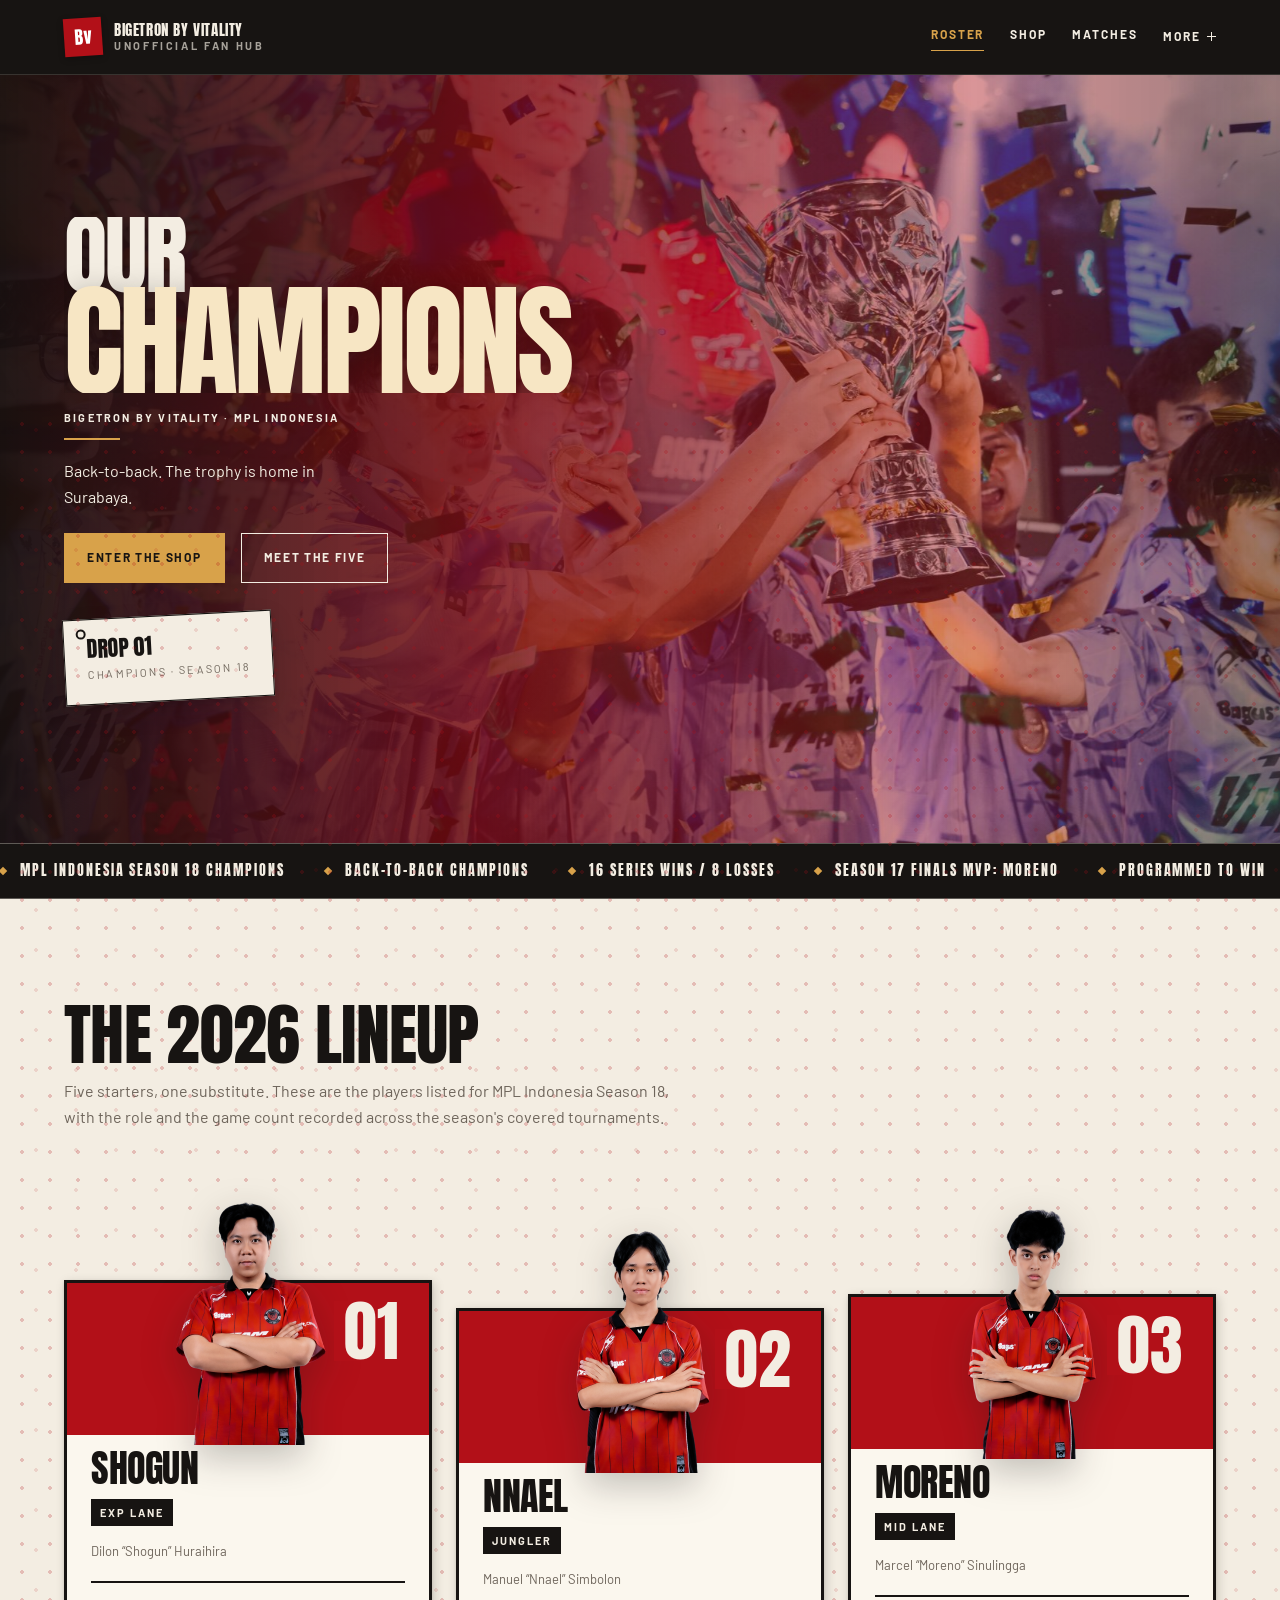
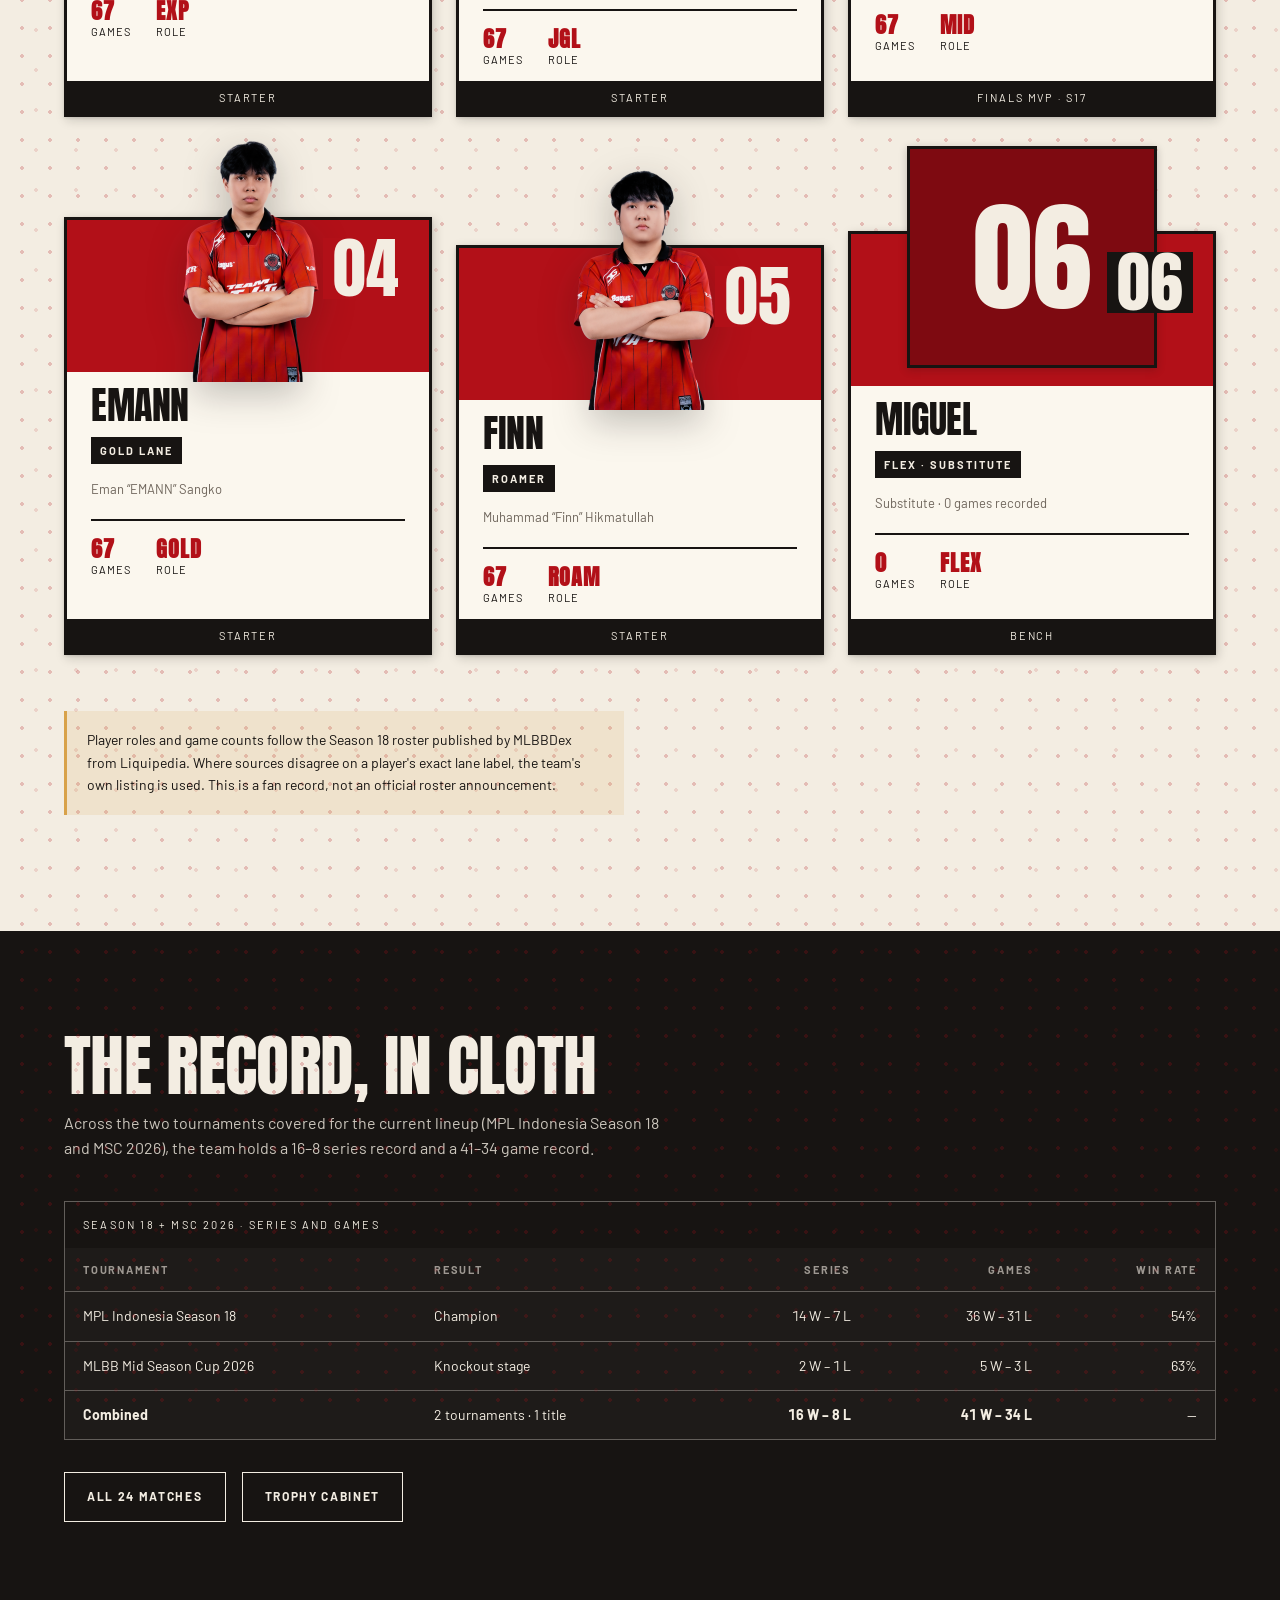
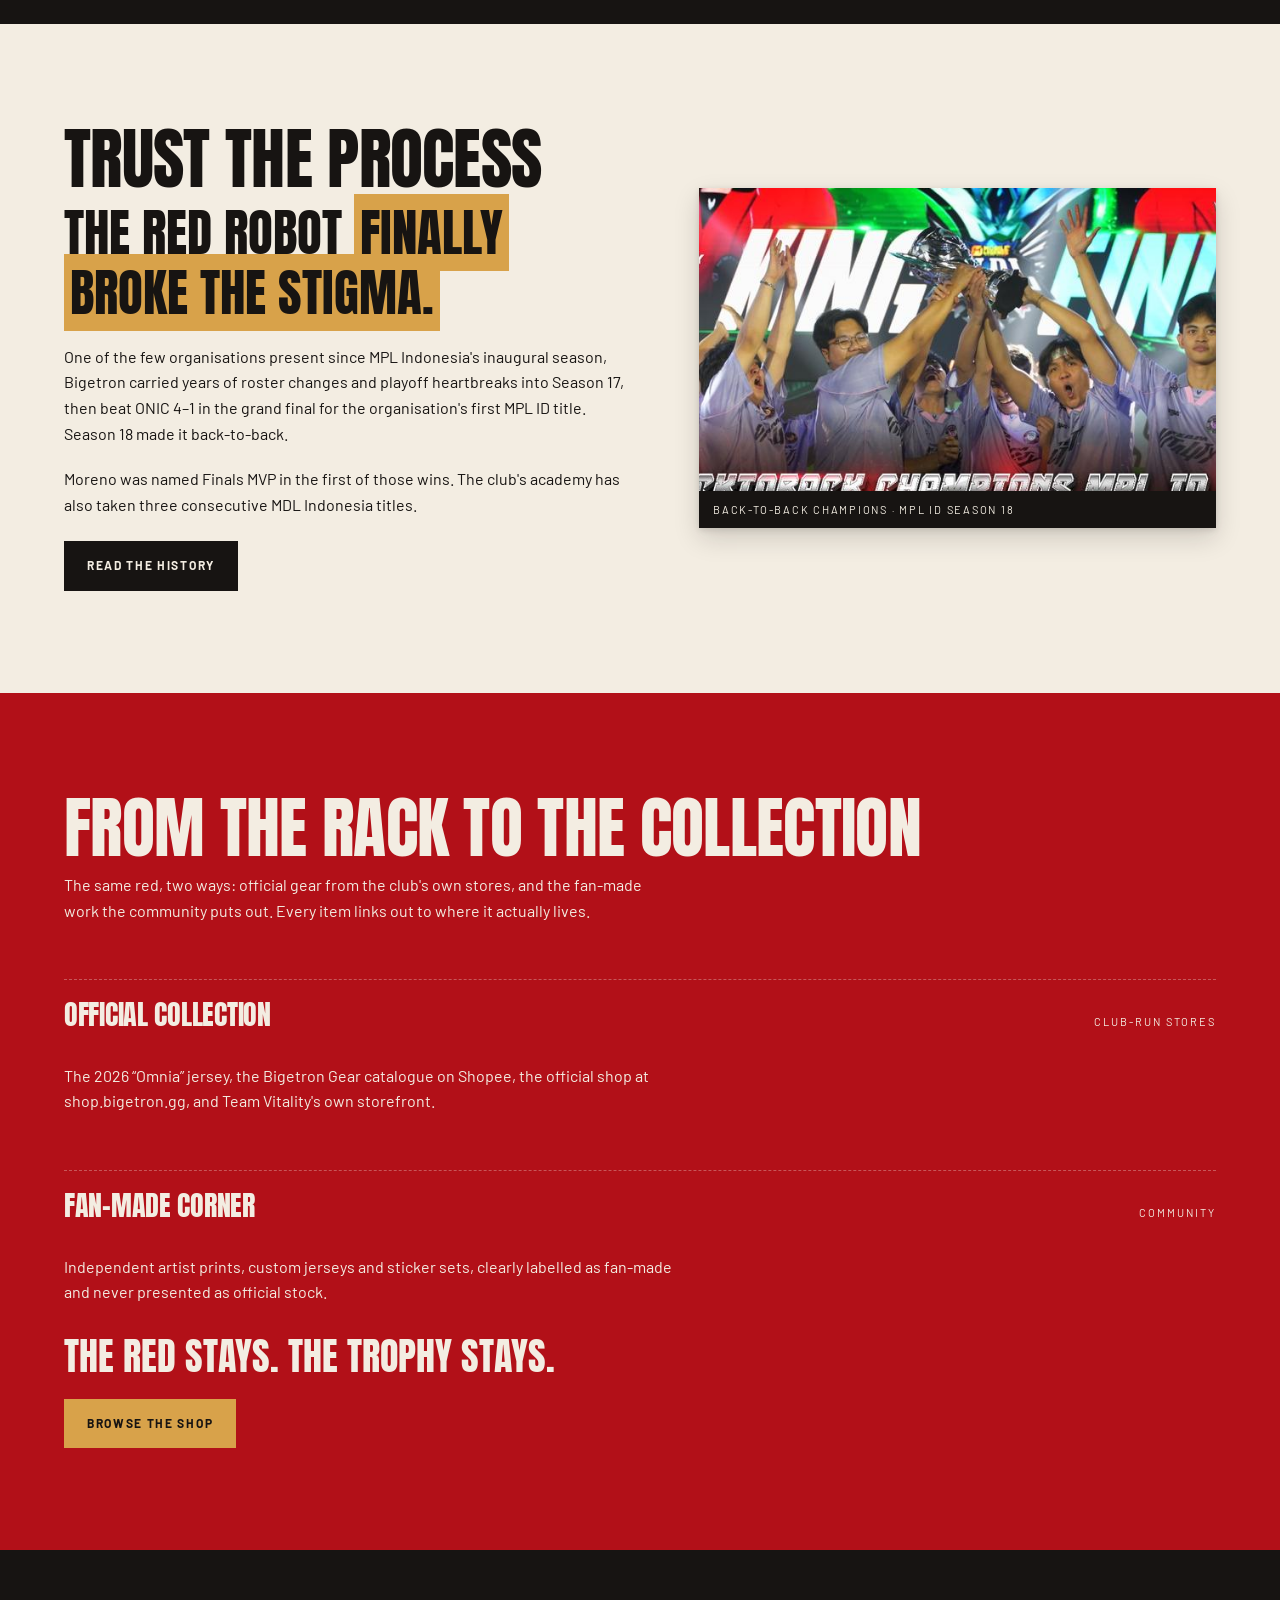
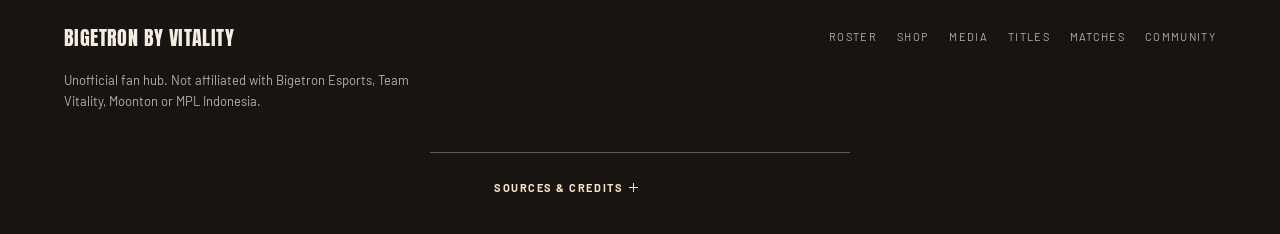
==== index.html @ 9a600c3d "Build Bigetron by Vitality fan hub" ====
<!DOCTYPE html>
<html lang="en">
<head>
<meta charset="utf-8">
<meta name="viewport" content="width=device-width, initial-scale=1">
<title>Bigetron by Vitality — The Roster</title>
<meta name="description" content="An unofficial fan hub for Bigetron by Vitality: the current MPL Indonesia roster, real records, title history, media and merchandise.">
<link rel="icon" href="assets/img/bigetron-logo.png"><link rel="stylesheet" href="assets/css/site.css?v=2">
</head>
<body>
<a class="skip-link" href="#main-content">Skip to content</a>
<header class="topbar">
  <a class="brand" href="index.html" aria-label="Bigetron by Vitality fan hub home">
    <span class="brand-mark" aria-hidden="true">Bv</span>
    <span class="brand-text">Bigetron by Vitality<span>Unofficial fan hub</span></span>
  </a>
  <button class="menu-toggle" aria-expanded="false" aria-controls="main-nav">Menu</button>
  <nav class="mainnav" id="main-nav" aria-label="Primary">
    <a href="index.html" aria-current="page">Roster</a>
    <a href="shop.html">Shop</a>
    <a href="matches.html">Matches</a>
    <details class="nav-more"><summary>More</summary><div class="nav-more-menu"><a href="media.html">Media</a><a href="titles.html">Titles</a><a href="community.html">Community</a></div></details>
  </nav>
</header>

<main id="main-content">
  <section class="hero-plate hero-champions" id="champions" aria-label="Bigetron by Vitality, MPL Indonesia Season 18 champions">
    <div class="hero-media" aria-hidden="true">
      <div class="hero-media-inner"><img src="assets/img/trophy-original.jpg" alt="" width="1920" height="1080" fetchpriority="high"></div>
    </div>
    <div class="hero-wash" aria-hidden="true"></div>
    <div class="hero-copy">
      <h1 class="reveal"><span class="hero-our">Our</span><em>Champions</em></h1>
      <p class="hero-id">Bigetron by Vitality · MPL Indonesia</p>
      <p class="sub">Back-to-back. The trophy is home in Surabaya.</p>
      <div class="actions">
        <a class="btn brass" href="shop.html">Enter the shop</a>
        <a class="btn ghost" href="#roster">Meet the five</a>
      </div>
      <div class="hangtag-wrap"><aside class="hangtag" aria-label="Current drop"><b>Drop 01</b><span>Champions · Season 18</span></aside></div>
    </div>
  </section>

  <div class="strip" aria-label="Team facts">
    <div class="strip-track">
      <div class="strip-group">
        <span><i aria-hidden="true"></i>MPL Indonesia Season 18 champions</span>
        <span><i aria-hidden="true"></i>Back-to-back champions</span>
        <span><i aria-hidden="true"></i>16 series wins / 8 losses</span>
        <span><i aria-hidden="true"></i>Season 17 Finals MVP: Moreno</span>
        <span><i aria-hidden="true"></i>Programmed to win</span>
      </div>
      <div class="strip-group" aria-hidden="true">
        <span><i aria-hidden="true"></i>MPL Indonesia Season 18 champions</span>
        <span><i aria-hidden="true"></i>Back-to-back champions</span>
        <span><i aria-hidden="true"></i>16 series wins / 8 losses</span>
        <span><i aria-hidden="true"></i>Season 17 Finals MVP: Moreno</span>
        <span><i aria-hidden="true"></i>Programmed to win</span>
      </div>
    </div>
  </div>

  <section class="section cream section--dots" id="roster">
    <div class="wrap">
      <h2>The 2026 lineup</h2>
      <p class="intro">Five starters, one substitute. These are the players listed for MPL Indonesia Season 18, with the role and the game count recorded across the season's covered tournaments.</p>
      <div class="roster-rack" id="roster-selector" aria-label="The 2026 roster: select one player to reveal their detail">
        <article class="selector-card" role="button" tabindex="0" aria-pressed="false" aria-controls="player-detail" aria-label="Show Shogun, Exp lane" data-name="Shogun" data-role="Exp lane" data-real="Dilon “Shogun” Huraihira" data-games="67" data-code="EXP" data-flag="Starter" data-portrait="assets/players/Shogun.png">
          <div class="selector-plate"><img src="assets/players/Shogun.png" alt="Shogun in the Bigetron by Vitality jersey" width="512" height="512" loading="lazy"></div>
          <div class="selector-body"><span class="selector-num">01</span><h3>Shogun</h3><p class="selector-role">Exp lane</p><p class="selector-real">Dilon “Shogun” Huraihira</p><div class="selector-stats"><span><b>67</b>Games</span><span><b>EXP</b>Role</span></div><span class="selector-flag">Starter</span></div>
        </article>
        <article class="selector-card" role="button" tabindex="0" aria-pressed="false" aria-controls="player-detail" aria-label="Show Nnael, Jungler" data-name="Nnael" data-role="Jungler" data-real="Manuel “Nnael” Simbolon" data-games="67" data-code="JGL" data-flag="Starter" data-portrait="assets/players/Nnael.png">
          <div class="selector-plate"><img src="assets/players/Nnael.png" alt="Nnael in the Bigetron by Vitality jersey" width="512" height="512" loading="lazy"></div>
          <div class="selector-body"><span class="selector-num">02</span><h3>Nnael</h3><p class="selector-role">Jungler</p><p class="selector-real">Manuel “Nnael” Simbolon</p><div class="selector-stats"><span><b>67</b>Games</span><span><b>JGL</b>Role</span></div><span class="selector-flag">Starter</span></div>
        </article>
        <article class="selector-card" role="button" tabindex="0" aria-pressed="false" aria-controls="player-detail" aria-label="Show Moreno, Mid lane" data-name="Moreno" data-role="Mid lane" data-real="Marcel “Moreno” Sinulingga" data-games="67" data-code="MID" data-flag="Finals MVP · S17" data-portrait="assets/players/Morenooo.png">
          <div class="selector-plate"><img src="assets/players/Morenooo.png" alt="Moreno in the Bigetron by Vitality jersey" width="512" height="512" loading="lazy"></div>
          <div class="selector-body"><span class="selector-num">03</span><h3>Moreno</h3><p class="selector-role">Mid lane</p><p class="selector-real">Marcel “Moreno” Sinulingga</p><div class="selector-stats"><span><b>67</b>Games</span><span><b>MID</b>Role</span></div><span class="selector-flag">Finals MVP · S17</span></div>
        </article>
        <article class="selector-card" role="button" tabindex="0" aria-pressed="false" aria-controls="player-detail" aria-label="Show EMANN, Gold lane" data-name="EMANN" data-role="Gold lane" data-real="Eman “EMANN” Sangko" data-games="67" data-code="GOLD" data-flag="Starter" data-portrait="assets/players/EMANN.png">
          <div class="selector-plate"><img src="assets/players/EMANN.png" alt="EMANN in the Bigetron by Vitality jersey" width="512" height="512" loading="lazy"></div>
          <div class="selector-body"><span class="selector-num">04</span><h3>EMANN</h3><p class="selector-role">Gold lane</p><p class="selector-real">Eman “EMANN” Sangko</p><div class="selector-stats"><span><b>67</b>Games</span><span><b>GOLD</b>Role</span></div><span class="selector-flag">Starter</span></div>
        </article>
        <article class="selector-card" role="button" tabindex="0" aria-pressed="false" aria-controls="player-detail" aria-label="Show Finn, Roamer" data-name="Finn" data-role="Roamer" data-real="Muhammad “Finn” Hikmatullah" data-games="67" data-code="ROAM" data-flag="Starter" data-portrait="assets/players/Finn.png">
          <div class="selector-plate"><img src="assets/players/Finn.png" alt="Finn in the Bigetron by Vitality jersey" width="512" height="512" loading="lazy"></div>
          <div class="selector-body"><span class="selector-num">05</span><h3>Finn</h3><p class="selector-role">Roamer</p><p class="selector-real">Muhammad “Finn” Hikmatullah</p><div class="selector-stats"><span><b>67</b>Games</span><span><b>ROAM</b>Role</span></div><span class="selector-flag">Starter</span></div>
        </article>
        <article class="selector-card selector-card--bench" role="button" tabindex="0" aria-pressed="false" aria-controls="player-detail" aria-label="Show Miguel, Flex substitute" data-name="Miguel" data-role="Flex · substitute" data-real="Substitute · 0 games recorded" data-games="0" data-code="FLEX" data-flag="Bench">
          <div class="selector-plate selector-plate--type"><span>06</span></div>
          <div class="selector-body"><span class="selector-num">06</span><h3>Miguel</h3><p class="selector-role">Flex · substitute</p><p class="selector-real">Substitute · 0 games recorded</p><div class="selector-stats"><span><b>0</b>Games</span><span><b>FLEX</b>Role</span></div><span class="selector-flag">Bench</span></div>
        </article>
      </div>
      <div class="selector-detail" id="player-detail" hidden aria-live="polite">
        <div class="detail-plate"><img id="detail-portrait" src="assets/players/Shogun.png" alt="" width="512" height="512" loading="lazy" hidden><span class="detail-mono" id="detail-mono" hidden>06</span></div>
        <div class="detail-copy">
          <span class="detail-flag" id="detail-flag">The lineup</span>
          <h3 id="detail-name">Select a player</h3>
          <p class="detail-role" id="detail-role">Pick a card above</p>
          <p class="detail-real" id="detail-real">Player details appear here</p>
          <div class="detail-stats" id="detail-stats"></div>
          <button class="detail-close" id="detail-close" type="button">Close</button>
        </div>
      </div>
      <p class="note">Player roles and game counts follow the Season 18 roster published by MLBBDex from Liquipedia. Where sources disagree on a player's exact lane label, the team's own listing is used. This is a fan record, not an official roster announcement.</p>
    </div>
  </section>

  <section class="section ink">
    <div class="wrap">
      <h2>The record, in cloth</h2>
      <p class="intro">Across the two tournaments covered for the current lineup (MPL Indonesia Season 18 and MSC 2026), the team holds a 16–8 series record and a 41–34 game record.</p>
      <div class="table-wrap">
        <table>
          <caption>Season 18 + MSC 2026 · series and games</caption>
          <thead><tr><th>Tournament</th><th>Result</th><th class="num">Series</th><th class="num">Games</th><th class="num">Win rate</th></tr></thead>
          <tbody>
            <tr><td>MPL Indonesia Season 18</td><td>Champion</td><td class="num">14 W – 7 L</td><td class="num">36 W – 31 L</td><td class="num">54%</td></tr>
            <tr><td>MLBB Mid Season Cup 2026</td><td>Knockout stage</td><td class="num">2 W – 1 L</td><td class="num">5 W – 3 L</td><td class="num">63%</td></tr>
            <tr><td><b>Combined</b></td><td>2 tournaments · 1 title</td><td class="num"><b>16 W – 8 L</b></td><td class="num"><b>41 W – 34 L</b></td><td class="num">—</td></tr>
          </tbody>
        </table>
      </div>
      <p class="table-hint">Scroll sideways to see all columns.</p>
      <div class="button-row"><a class="btn ghost" href="matches.html">All 24 matches</a><a class="btn ghost" href="titles.html">Trophy cabinet</a></div>
    </div>
  </section>

  <section class="section cream">
    <div class="wrap split">
      <div>
        <h2>Trust the process</h2>
        <p class="quote">The Red Robot <mark>finally broke the stigma.</mark></p>
        <p class="body-copy">One of the few organisations present since MPL Indonesia's inaugural season, Bigetron carried years of roster changes and playoff heartbreaks into Season 17, then beat ONIC 4–1 in the grand final for the organisation's first MPL ID title. Season 18 made it back-to-back.</p>
        <p class="body-copy">Moreno was named Finals MVP in the first of those wins. The club's academy has also taken three consecutive MDL Indonesia titles.</p>
        <a class="btn card-action" href="titles.html">Read the history</a>
      </div>
      <figure><img src="assets/img/back-to-back.jpeg" alt="Bigetron by Vitality lifting the MPL Indonesia Season 18 trophy" width="800" height="400" loading="lazy"><figcaption>Back-to-back champions · MPL ID Season 18</figcaption></figure>
    </div>
  </section>

  <section class="section red">
    <div class="wrap">
      <h2>From the rack to the collection</h2>
      <p class="intro">The same red, two ways: official gear from the club's own stores, and the fan-made work the community puts out. Every item links out to where it actually lives.</p>
      <div class="divider"><span class="line"></span><h2>Official collection</h2><span class="count">Club-run stores</span><span class="line"></span></div>
      <p class="body-copy wide">The 2026 “Omnia” jersey, the Bigetron Gear catalogue on Shopee, the official shop at shop.bigetron.gg, and Team Vitality's own storefront.</p>
      <div class="divider"><span class="line"></span><h2>Fan-made corner</h2><span class="count">Community</span><span class="line"></span></div>
      <p class="body-copy wide">Independent artist prints, custom jerseys and sticker sets, clearly labelled as fan-made and never presented as official stock.</p>
      <p class="closing-line">The red stays. The trophy stays.</p>
      <a class="btn brass card-action" href="shop.html">Browse the shop</a>
    </div>
  </section>
</main>

<footer class="site-foot">
  <div class="wrap foot-grid">
    <div><strong>Bigetron by Vitality</strong><p>Unofficial fan hub. Not affiliated with Bigetron Esports, Team Vitality, Moonton or MPL Indonesia.</p></div>
    <nav class="foot-links" aria-label="Footer">
      <a href="index.html">Roster</a><a href="shop.html">Shop</a><a href="media.html">Media</a><a href="titles.html">Titles</a><a href="matches.html">Matches</a><a href="community.html">Community</a>
    </nav>
  </div>
  <div class="wrap foot-note"><details class="foot-credits"><summary>Sources &amp; credits</summary><p>Roster, records and results sourced from MLBBDex / Liquipedia (CC BY-SA 3.0), the official Bigetron site and Moonton news. Photography © Bigetron Esports, used here as editorial reference on an unofficial fan page. Player names, results and dates reflect data available in November 2026 and may change.</p></details></div>
</footer>
<script src="assets/js/site.js?v=2"></script>
</body>
</html>
---- assets/css/site.css ----
@font-face{font-family:Anton;src:url('../fonts/anton.ttf') format('truetype');font-weight:400;font-display:swap}
@font-face{font-family:Barlow;src:url('../fonts/barlow-400.ttf') format('truetype');font-weight:400;font-display:swap}
@font-face{font-family:Barlow;src:url('../fonts/barlow-700.ttf') format('truetype');font-weight:700;font-display:swap}

:root{
  --red:#B21018;--red-deep:#7E0A11;--red-bright:#D3222C;
  --ink:#171412;--cream:#F3EDE2;--paper:#FBF7EE;--brass:#D8A24A;
  --brass-light:#F7E6C4;--win:#1C7A4A;
  --muted:#6E655B;--line:rgba(23,20,18,.18);--line-light:rgba(243,237,226,.32);
  --shadow:0 10px 24px rgba(23,20,18,.16),0 2px 6px rgba(23,20,18,.12);
  --card-shadow:2px 3px 10px rgba(23,20,18,.18),0 1px 3px rgba(23,20,18,.12);
  --card-shadow-hover:3px 5px 16px rgba(23,20,18,.24),0 1px 4px rgba(23,20,18,.14);
  --display:Anton,Impact,sans-serif;--body:Barlow,Arial,sans-serif;
  --pad:clamp(20px,5vw,72px);--max:1320px;
  --type-display:clamp(52px,10vw,124px);--type-headline:clamp(34px,5.5vw,68px);--type-title:clamp(22px,2.6vw,32px);
  --type-card-title:22px;--type-body:16px;--type-data:14px;--type-meta:13px;--type-control:12px;--type-label:11px;
  --type-index:66px;--type-plate:120px;--type-plate-sm:80px;
  --s1:8px;--s2:12px;--s3:16px;--s4:20px;--s5:24px;--s6:32px;--s7:40px;--s8:56px;--s9:72px;
  --section-y:clamp(56px,8vw,104px);
}

.hero-champions .hero-copy h1,.pagehead h1,.section h2,.section h3,.selector-body h3,.detail-copy h3,.hangtag b,.divider h2,.divider b,.quote,.closing-line,.foot-grid strong,.event h3,.product .body h3,.media-tile .meta h3,.trophy-item h3,.fan-card h3,.selector-plate--type span,.detail-mono,.strip-track span,.selector-num,.trophy-item .yr,.brand-text{font-family:var(--display);font-weight:400;font-synthesis:none}

*,*::before,*::after{box-sizing:border-box}
html{scroll-behavior:smooth}
body{margin:0;background:var(--paper);color:var(--ink);font-family:var(--body);font-size:var(--type-body);line-height:1.6;-webkit-font-smoothing:antialiased}
img{max-width:100%;display:block}
a{color:inherit;text-decoration:none}
a:hover{color:var(--red)}
button{font-family:inherit;cursor:pointer}
::selection{background:var(--brass);color:var(--ink)}
:focus-visible{outline:3px solid var(--brass);outline-offset:3px}
input,textarea,select{font-family:inherit}
::-webkit-scrollbar{width:10px;height:10px}
::-webkit-scrollbar-track{background:var(--paper)}
::-webkit-scrollbar-thumb{background:var(--ink);border:2px solid var(--paper)}
.skip-link{position:absolute;left:var(--pad);top:-100px;z-index:100;background:var(--brass);color:var(--ink);padding:12px 18px;font-size:var(--type-label);letter-spacing:.12em;text-transform:uppercase;font-weight:700}
.skip-link:focus{top:12px}
.skip-link:hover{color:var(--ink)}

/* ---------- shared shell ---------- */
.topbar{position:relative;z-index:20;display:flex;align-items:center;justify-content:space-between;gap:24px;padding:18px var(--pad);background:var(--ink);color:var(--cream);border-bottom:1px solid rgba(243,237,226,.14)}
.brand{display:flex;align-items:center;gap:12px;flex-shrink:0}
.brand-mark{width:38px;height:38px;background:var(--red);display:grid;place-items:center;font-family:var(--display);font-size:18px;transform:rotate(-4deg);color:#fff;box-shadow:0 2px 6px rgba(0,0,0,.28)}
.brand-text{font-family:var(--display);font-size:15px;line-height:.95;letter-spacing:.04em;text-transform:uppercase}
.brand-text span{display:block;font-family:var(--body);font-size:var(--type-label);letter-spacing:.24em;font-weight:700;opacity:.65;margin-top:4px}
.mainnav{display:flex;align-items:center;gap:clamp(12px,2vw,28px);flex-wrap:wrap}
.mainnav a{display:inline-flex;align-items:center;min-height:28px;font-size:var(--type-control);letter-spacing:.16em;font-weight:700;text-transform:uppercase;color:var(--cream);padding-bottom:3px;border-bottom:1px solid transparent}
.mainnav a:hover,.mainnav a[aria-current="page"]{color:var(--brass);border-color:var(--brass)}
.nav-more{position:relative}
.nav-more summary{display:inline-flex;align-items:center;min-height:28px;list-style:none;font-size:var(--type-control);letter-spacing:.16em;font-weight:700;text-transform:uppercase;color:var(--cream);padding-bottom:3px;border-bottom:1px solid transparent;cursor:pointer}
.nav-more summary::-webkit-details-marker{display:none}
.nav-more summary::after,.foot-credits summary::after{content:'';display:inline-block;width:9px;height:9px;margin-left:6px;background:linear-gradient(currentColor,currentColor) center/9px 1px no-repeat,linear-gradient(currentColor,currentColor) center/1px 9px no-repeat}
.nav-more[open] summary::after,.foot-credits[open] summary::after{background:linear-gradient(currentColor,currentColor) center/9px 1px no-repeat}
.nav-more summary:focus-visible{outline:3px solid var(--brass);outline-offset:3px}
.nav-more-menu{position:absolute;top:100%;right:0;z-index:30;display:flex;flex-direction:column;gap:var(--s2);min-width:160px;padding:var(--s3);background:var(--ink);border:1px solid var(--line-light)}
.nav-more-menu a{font-size:var(--type-label);letter-spacing:.14em}
.menu-toggle{display:none;background:none;border:1px solid var(--line-light);color:var(--cream);padding:8px 12px;font-size:var(--type-label);letter-spacing:.12em;text-transform:uppercase}

.wrap{max-width:var(--max);margin:0 auto;padding:0 var(--pad)}
.pagehead{background:var(--red);color:var(--cream);padding:clamp(48px,8vw,96px) 0 clamp(42px,6vw,72px);position:relative;overflow:hidden}
.pagehead::after{content:'';position:absolute;right:-60px;top:-60px;width:280px;height:280px;border:1px dashed var(--line-light);border-radius:50%;opacity:.5;pointer-events:none}
.pagehead h1{font-family:var(--display);font-size:var(--type-display);line-height:.86;text-transform:uppercase;letter-spacing:-.01em;margin:0;max-width:14ch;text-wrap:balance}
.pagehead p{max-width:62ch;margin:22px 0 0;font-size:clamp(15px,1.5vw,18px);color:var(--cream)}
.head-meta{display:flex;gap:22px;flex-wrap:wrap;margin-top:28px;font-size:var(--type-label);letter-spacing:.16em;text-transform:uppercase;color:var(--cream)}
.head-meta b{color:var(--brass-light);font-weight:700}

.section{padding:var(--section-y) 0}
.section.cream{background:var(--cream)}
.section.ink{background:var(--ink);color:var(--cream)}
.section.red{background:var(--red);color:var(--cream)}
.section h2{font-family:var(--display);font-size:var(--type-headline);line-height:.95;text-transform:uppercase;letter-spacing:-.01em;margin:0 0 var(--s2);text-wrap:balance}
.section h3{font-family:var(--display);font-size:var(--type-title);text-transform:uppercase;letter-spacing:.01em;line-height:1;margin:0 0 var(--s3)}
.section .intro{max-width:68ch;color:var(--muted);margin:0}
.section h2 + .intro{margin-bottom:var(--s7)}
.body-copy{max-width:68ch;margin:0}
.body-copy.wide{max-width:70ch}
.body-copy + .body-copy{margin-top:var(--s4)}
.button-row,.actions{display:flex;gap:var(--s3);flex-wrap:wrap;margin-top:var(--s6)}
.note{margin-top:var(--s7)}
.product .body h3,.media-tile .meta h3,.trophy-item h3,.fan-card h3{font-size:var(--type-card-title)}
.section.ink .intro{color:rgba(243,237,226,.82)}
.section.red .intro,.section.red p{color:var(--cream)}
.tagline.light{color:var(--brass-light)}
.lead{font-size:clamp(17px,2vw,22px);line-height:1.5}

.stitch{border:0;border-top:1px dashed var(--line);margin:0}
.stitch.light{border-color:var(--line-light)}
.tagline{display:inline-block;font-size:var(--type-label);letter-spacing:.2em;text-transform:uppercase;font-weight:700;color:var(--red);border:1px solid currentColor;padding:6px 10px}


.btn{display:inline-flex;align-items:center;gap:12px;background:var(--ink);color:var(--cream);padding:14px 22px;font-size:var(--type-control);letter-spacing:.14em;text-transform:uppercase;font-weight:700;border:1px solid var(--ink);transition:transform .18s cubic-bezier(.2,.8,.2,1),box-shadow .18s cubic-bezier(.2,.8,.2,1),background .18s}
.btn:hover{color:var(--ink);background:var(--brass);border-color:var(--brass);transform:translate(-2px,-2px);box-shadow:2px 3px 8px rgba(23,20,18,.22)}
.btn.ghost{background:transparent;color:inherit;border-color:currentColor}
.hero-champions .btn.ghost,.section.red .btn.ghost{color:var(--cream)}
.btn.ghost:hover{background:var(--cream);color:var(--ink)}
.btn.brass{background:var(--brass);color:var(--ink);border-color:var(--brass)}

/* roster — off-grid collectible selectors */
.section--dots{position:relative;isolation:isolate}
.section--dots::before,.section--dots::after{content:'';position:absolute;inset:-30%;z-index:-1;pointer-events:none;background-image:radial-gradient(var(--red) 1.6px,transparent 1.7px);background-size:28px 28px;opacity:.22;transform:translateZ(0) scale(1);animation:dotBreath 9s ease-in-out infinite alternate;animation-play-state:paused}
.section--dots::after{background-size:40px 40px;opacity:.12;animation-duration:11s;animation-direction:alternate-reverse}
.section--dots.is-visible::before,.section--dots.is-visible::after{animation-play-state:running;will-change:transform}
@keyframes dotBreath{from{transform:translateZ(0) scale(.94)}to{transform:translateZ(0) scale(1.08)}}
.roster-rack{display:grid;grid-template-columns:repeat(3,minmax(0,1fr));gap:100px var(--s5);margin-bottom:var(--s8);padding-top:110px}
.selector-card{position:relative;isolation:isolate;background:var(--paper);border:3px solid var(--ink);box-shadow:var(--card-shadow);padding:168px var(--s5) 46px;min-height:320px;transition:transform .3s cubic-bezier(.16,1,.3,1),box-shadow .3s cubic-bezier(.16,1,.3,1),border-color .3s ease,background .3s ease}
.selector-card::before{content:'';position:absolute;top:0;left:0;right:0;height:152px;background:var(--red);z-index:0}
.selector-card:nth-child(3n+2){margin-top:28px}
.selector-card:nth-child(3n){margin-top:14px}
.selector-card{cursor:pointer}
.selector-card:hover,.selector-card:focus-visible{transform:translate(-3px,-4px);border-color:var(--brass);box-shadow:var(--card-shadow-hover)}
.selector-card:focus-visible{outline:3px solid var(--brass);outline-offset:3px}
.selector-card.is-selected{border-color:var(--brass);box-shadow:var(--card-shadow-hover)}
.selector-card.is-selected::after{content:'';position:absolute;top:0;left:0;width:0;height:0;border-top:34px solid var(--brass);border-right:34px solid transparent;z-index:4}
.selector-card.is-selected::before{content:'';position:absolute;top:7px;left:6px;width:9px;height:4px;border-left:2px solid var(--ink);border-bottom:2px solid var(--ink);transform:rotate(-45deg);z-index:5}
.selector-plate{position:absolute;top:-88px;left:50%;width:84%;max-width:250px;z-index:2;pointer-events:none;transform:translateX(-50%);transform-origin:bottom center;transition:transform .5s cubic-bezier(.22,1,.36,1)}
.selector-plate img{width:100%;height:auto;filter:drop-shadow(0 12px 18px rgba(23,20,18,.25));transition:filter .5s ease}
.selector-card:hover .selector-plate,.selector-card:focus-visible .selector-plate{transform:translateX(-50%) translateY(-16px) scale(1.05)}
.selector-card:hover .selector-plate img,.selector-card:focus-visible .selector-plate img{filter:drop-shadow(0 20px 28px rgba(23,20,18,.32))}
.selector-plate--type{display:grid;place-items:center;height:222px;background:var(--red-deep);border:3px solid var(--ink);box-shadow:0 2px 8px rgba(23,20,18,.22)}
.selector-plate--type span{font-family:var(--display);font-size:var(--type-plate);line-height:1;color:var(--cream)}
.selector-num{position:absolute;top:18px;right:20px;font-family:var(--display);font-size:var(--type-index);line-height:.8;color:var(--cream);background:var(--red);padding:4px 10px;z-index:3}
.selector-card--bench .selector-num{background:var(--ink)}
.selector-body{min-width:0}
.selector-body h3{font-family:var(--display);font-size:clamp(28px,3vw,40px);line-height:.92;text-transform:uppercase;letter-spacing:-.01em;margin:0 0 var(--s2);text-wrap:balance;overflow-wrap:anywhere}
.selector-role{display:inline-block;background:var(--ink);color:var(--cream);font-size:var(--type-label);letter-spacing:.18em;text-transform:uppercase;font-weight:700;padding:5px 9px;margin:0 0 var(--s3)}
.selector-real{font-size:var(--type-meta);color:var(--muted);margin:0 0 var(--s4);line-height:1.4;text-wrap:pretty;overflow-wrap:anywhere}
.selector-stats{display:flex;gap:var(--s5);border-top:2px solid var(--ink);padding-top:var(--s3);font-size:var(--type-label);letter-spacing:.1em;text-transform:uppercase}
.selector-stats b{display:block;font-family:var(--display);font-size:var(--type-card-title);line-height:1.1;color:var(--red)}
.selector-flag{position:absolute;bottom:0;left:0;right:0;background:var(--ink);color:var(--cream);font-size:var(--type-label);letter-spacing:.18em;text-transform:uppercase;text-align:center;padding:8px}

.selector-detail{display:grid;grid-template-columns:240px minmax(0,1fr);gap:var(--s6);align-items:center;margin-top:var(--s8);background:var(--ink);color:var(--cream);border:3px solid var(--ink);padding:var(--s6);max-width:900px}
.selector-detail[hidden]{display:none}
.detail-plate{background:var(--red);min-height:260px;display:grid;place-items:center;overflow:hidden}
.detail-plate img{width:100%;height:auto;max-height:320px;object-fit:contain}
.detail-mono{font-family:var(--display);font-size:var(--type-plate);line-height:1;color:var(--cream)}
.detail-flag{font-size:var(--type-label);letter-spacing:.18em;text-transform:uppercase;color:var(--brass-light);font-weight:700}
.detail-copy h3{font-family:var(--display);font-size:clamp(36px,5vw,64px);line-height:.9;text-transform:uppercase;margin:var(--s2) 0}
.detail-role{font-size:var(--type-label);letter-spacing:.18em;text-transform:uppercase;color:var(--brass-light);font-weight:700;margin:0 0 var(--s3)}
.detail-real{font-size:var(--type-data);color:rgba(243,237,226,.82);margin:0 0 var(--s4)}
.detail-stats{display:flex;gap:var(--s6);border-top:1px solid var(--line-light);padding-top:var(--s3);font-size:var(--type-label);letter-spacing:.1em;text-transform:uppercase}
.detail-stats b{display:block;font-family:var(--display);font-size:var(--type-card-title);line-height:1.1;color:var(--brass)}
.detail-close{margin-top:var(--s5);background:transparent;color:var(--cream);border:1px solid var(--line-light);border-radius:0;padding:10px 16px;font-size:var(--type-label);letter-spacing:.14em;text-transform:uppercase;font-weight:700}
.detail-close:hover{background:var(--brass);color:var(--ink);border-color:var(--brass)}

/* hero — the champions photograph */
.hero-champions{position:relative;overflow:hidden;isolation:isolate;background:var(--ink);min-height:clamp(600px,60vw,820px);display:flex;align-items:center;perspective:1200px;--px:0;--py:0}
.hero-media{position:absolute;inset:-4%;z-index:0;transform-style:preserve-3d;transform:rotateX(calc(var(--py)*-3deg)) rotateY(calc(var(--px)*3.5deg)) translate3d(calc(var(--px)*-12px),calc(var(--py)*-8px),0);transition:transform .35s cubic-bezier(.16,1,.3,1)}
.hero-media-inner{position:absolute;inset:0;transform-origin:52% 40%;animation:heroBreath 22s ease-in-out infinite alternate;animation-play-state:paused;will-change:transform}
.hero-champions.is-visible .hero-media-inner{animation-play-state:running}
.hero-media img{width:100%;height:100%;object-fit:cover;object-position:center 42%}
@keyframes heroBreath{from{transform:scale(1.015) translate3d(0,0,0)}to{transform:scale(1.075) translate3d(-1.2%,1%,0)}}
.hero-wash{position:absolute;inset:0;z-index:1;background:linear-gradient(90deg,rgba(23,20,18,.94) 0%,rgba(126,10,17,.78) 38%,rgba(178,16,24,.22) 76%,rgba(23,20,18,.38) 100%)}
.hero-wash::after{content:'';position:absolute;inset:0;background:var(--red);mix-blend-mode:multiply;opacity:.28;transition:opacity .4s ease}
.hero-champions:hover .hero-wash::after{opacity:.36}
.hero-champions .hero-copy{position:relative;z-index:3;width:56%;max-width:none;margin:0;padding:clamp(56px,7vw,100px) 0 clamp(56px,7vw,100px) var(--pad);transform:translate3d(calc(var(--px)*-10px),calc(var(--py)*-8px),0);transition:transform .35s cubic-bezier(.16,1,.3,1)}
.hero-champions .hero-copy h1{font-family:var(--display);font-size:var(--type-display);line-height:.82;letter-spacing:-.03em;max-width:none;margin:0;text-transform:uppercase;color:var(--cream);text-shadow:0 8px 30px rgba(23,20,18,.4);text-wrap:balance}
.hero-champions .hero-copy h1 .hero-our{display:block;font-size:.72em;letter-spacing:-.02em}
.hero-champions .hero-copy h1 em{display:block;font-style:normal;color:var(--brass-light)}
.hero-id{margin:16px 0 0;font-size:var(--type-label);letter-spacing:.2em;text-transform:uppercase;font-weight:700;color:var(--cream)}
.hero-id::after{content:'';display:block;width:56px;height:2px;background:var(--brass);margin-top:12px;transform-origin:left;animation:rulePulse 5s ease-in-out infinite alternate;animation-play-state:paused}
.hero-champions.is-visible .hero-id::after{animation-play-state:running}
@keyframes rulePulse{from{transform:scaleX(.35);opacity:.55}to{transform:scaleX(1);opacity:1}}
.hero-champions .hero-copy .sub{margin-top:18px;max-width:34ch;color:var(--cream)}
.hero-champions .hero-copy .actions{margin-top:var(--s5)}

.hangtag-wrap{display:inline-block;margin-top:var(--s6);transform:translate3d(calc(var(--px)*16px),calc(var(--py)*12px),60px);transition:transform .35s cubic-bezier(.16,1,.3,1)}
.hangtag-wrap .hangtag{position:relative;right:auto;top:auto;display:inline-block;margin:0;transform:rotate(-3deg)}
.hangtag-wrap:hover .hangtag{transform:rotate(0) translateY(-6px)}

/* roster selector — the cutouts live here now */
.hangtag{position:absolute;z-index:3;right:clamp(20px,6vw,90px);top:clamp(60px,12vw,150px);background:var(--cream);color:var(--ink);padding:18px 22px;transform:rotate(6deg);box-shadow:var(--shadow);border:1px solid var(--ink)}
.hangtag::before{content:'';position:absolute;top:9px;left:12px;width:10px;height:10px;border:2px solid var(--ink);border-radius:50%}
.hangtag b{font-family:var(--display);font-size:var(--type-card-title);text-transform:uppercase;display:block;line-height:1}
.hangtag span{font-size:var(--type-label);letter-spacing:.2em;text-transform:uppercase;color:var(--muted)}

.strip{background:var(--ink);color:var(--cream);overflow:hidden;border-top:1px solid var(--line-light);border-bottom:1px solid var(--line-light)}
.strip-track{display:flex;width:max-content;padding:var(--s3) 0;animation:stripSlide 30s linear infinite;animation-play-state:paused;will-change:transform}
.strip.is-visible .strip-track{animation-play-state:running}
.strip.is-visible:hover .strip-track,.strip.is-visible .strip-track:focus-within{animation-play-state:paused}
.strip-group{display:flex;gap:var(--s7);padding-right:var(--s7);flex-shrink:0}
.strip-track span{font-family:var(--display);font-size:var(--type-data);letter-spacing:.14em;text-transform:uppercase;white-space:nowrap}
.strip-track span i{display:inline-block;width:6px;height:6px;background:var(--brass);transform:rotate(45deg);margin-right:14px;vertical-align:middle}
a[target="_blank"]::after{content:'';display:inline-block;width:6px;height:6px;border-top:1px solid currentColor;border-right:1px solid currentColor;transform:rotate(45deg);margin-left:6px;vertical-align:middle}
@keyframes stripSlide{to{transform:translateX(-50%)}}
@media(prefers-reduced-motion:reduce){
  .hero-copy h1{text-shadow:none}
  .hero-media-inner,.hero-id::after{animation:none}
  .hero-media,.hero-champions .hero-copy,.hangtag-wrap{transform:none;transition:none}
  .selector-card,.selector-plate{transition:none}
  .selector-card:hover,.selector-card:focus-visible{transform:none;box-shadow:var(--card-shadow-hover)}
  .selector-card:focus-visible{outline:3px solid var(--brass);outline-offset:3px}
  .selector-card:hover .selector-plate,.selector-card:focus-visible .selector-plate{transform:translateX(-50%)}
  .selector-plate img,.selector-card:hover .selector-plate img,.selector-card:focus-visible .selector-plate img{filter:drop-shadow(0 12px 18px rgba(23,20,18,.25))}
  .strip-track{animation:none;width:auto;flex-wrap:wrap;padding:var(--s3) var(--pad)}
  .strip-group{padding-right:0;flex-wrap:wrap}
  .section--dots::before,.section--dots::after{animation:none;transform:none;will-change:auto}
}

/* two column feature */
.split{display:grid;grid-template-columns:1.05fr .95fr;gap:clamp(28px,5vw,72px);align-items:center}
.split figure{margin:0;position:relative;box-shadow:var(--shadow)}
.split figure img{width:100%;height:100%;object-fit:cover;min-height:340px}
.split figcaption{position:absolute;bottom:0;left:0;right:0;background:var(--ink);color:var(--cream);font-size:var(--type-label);letter-spacing:.16em;text-transform:uppercase;padding:10px 14px}
.quote{font-family:var(--display);font-size:clamp(28px,4vw,52px);line-height:1.18;text-transform:uppercase;margin:0 0 20px;text-wrap:balance}
.quote mark{background:var(--brass);color:var(--ink);padding:0 .12em;-webkit-box-decoration-break:clone;box-decoration-break:clone}

/* tables */
.table-wrap{overflow-x:auto;border:1px solid var(--line);background:var(--paper)}
.table-hint{display:none;font-size:var(--type-label);letter-spacing:.12em;text-transform:uppercase;color:var(--muted);margin:var(--s2) 0 0}
table{width:100%;border-collapse:collapse;min-width:620px;font-size:var(--type-data)}
caption{text-align:left;padding:14px 18px;background:var(--ink);color:var(--cream);font-size:var(--type-label);letter-spacing:.2em;text-transform:uppercase}
th,td{text-align:left;padding:13px 18px;border-bottom:1px solid var(--line)}
th{font-size:var(--type-label);letter-spacing:.16em;text-transform:uppercase;color:var(--muted);font-weight:700}
tbody tr:last-child td{border-bottom:0}
tbody tr:hover{background:rgba(178,16,24,.05)}
td.win{color:var(--win);font-weight:700}
td.loss{color:var(--red);font-weight:700}
td.num,th.num{text-align:right;font-variant-numeric:tabular-nums}
.section.ink .table-wrap{border-color:var(--line-light);background:rgba(255,255,255,.03)}
.section.ink th,.section.ink td{border-color:var(--line-light)}
.section.ink th{color:rgba(243,237,226,.6)}

/* filter chips */
.filters{display:flex;gap:var(--s2);flex-wrap:wrap;margin-bottom:var(--s6)}
.filter{background:transparent;border:1px solid var(--line);color:var(--ink);padding:9px 15px;font-size:var(--type-label);letter-spacing:.12em;text-transform:uppercase;font-weight:700}
.filter:hover{border-color:var(--red);color:var(--red)}
.filter[aria-pressed="true"]{background:var(--ink);border-color:var(--ink);color:var(--cream)}
.section.ink .filter{color:var(--cream);border-color:var(--line-light)}
.section.ink .filter[aria-pressed="true"]{background:var(--brass);border-color:var(--brass);color:var(--ink)}

/* shop */
.shop-grid{display:grid;grid-template-columns:repeat(auto-fill,minmax(240px,1fr));gap:var(--s5)}
.product{background:var(--paper);border:1px solid var(--ink);display:flex;flex-direction:column;box-shadow:var(--shadow);transition:transform .22s ease,box-shadow .22s ease}
.product:hover{transform:translateY(-5px);box-shadow:0 24px 48px rgba(23,20,18,.2)}
.product .art{aspect-ratio:4/5;background:var(--cream);position:relative;display:grid;place-items:center;overflow:hidden}
.product .art svg{width:64%;height:64%}
.product .art .badge{position:absolute;top:12px;left:12px;background:var(--ink);color:var(--cream);font-size:var(--type-label);letter-spacing:.16em;text-transform:uppercase;padding:5px 8px}
.product .body{padding:18px;display:flex;flex-direction:column;gap:8px;flex:1}
.product .body h3{font-family:var(--display);font-size:var(--type-card-title);text-transform:uppercase;line-height:1.05;margin:0}
.product .body p{font-size:var(--type-meta);color:var(--muted);margin:0;flex:1}
.product .links{display:flex;gap:8px;flex-wrap:wrap;margin-top:10px}
.product .links a{font-size:var(--type-label);letter-spacing:.12em;text-transform:uppercase;font-weight:700;border:1px solid var(--ink);padding:8px 10px}
.product .links a.official{background:var(--ink);color:var(--cream)}
.product .links a.official:hover{background:var(--red);border-color:var(--red);color:#fff}
.product .links a.fan:hover{background:var(--brass);border-color:var(--brass);color:var(--ink)}

.divider{display:flex;align-items:baseline;gap:var(--s4);border-top:1px dashed var(--line);padding-top:var(--s4);margin:var(--s8) 0 var(--s6)}
.divider .line{display:none}
.divider b,.divider h2{font-family:var(--display);font-size:clamp(18px,2.4vw,28px);text-transform:uppercase;line-height:1;margin:0 auto 0 0}
.divider .count{font-size:var(--type-label);letter-spacing:.18em;text-transform:uppercase;color:var(--muted);white-space:normal;max-width:50%;overflow-wrap:anywhere}
.section.ink .divider{border-color:var(--line-light)}
.section.ink .divider .count{color:rgba(243,237,226,.82)}
.section.red .divider{border-color:var(--line-light)}
.section.red .divider .count{color:var(--cream)}

/* media tiles */
.media-grid{display:grid;grid-template-columns:repeat(auto-fill,minmax(280px,1fr));gap:var(--s4)}
.media-tile{position:relative;display:block;background:var(--ink);overflow:hidden;box-shadow:var(--shadow)}
.media-tile .thumb{aspect-ratio:16/9;background:var(--red-deep);position:relative;overflow:hidden;display:grid;place-items:center}
.thumb--red{background:var(--red)}
.thumb--ink{background:var(--ink)}
.thumb--brass{background:var(--brass)}
.thumb--deep{background:var(--red-deep)}
.media-tile .thumb img{width:100%;height:100%;object-fit:cover}
.media-tile .thumb .play{position:absolute;inset:0;display:grid;place-items:center;background:rgba(23,20,18,.28)}
.media-tile .thumb .play i{width:52px;height:52px;border:2px solid var(--cream);border-radius:50%;display:grid;place-items:center;color:var(--cream)}
.media-tile .thumb .play i::after{content:'';width:0;height:0;border-left:14px solid var(--cream);border-top:9px solid transparent;border-bottom:9px solid transparent;margin-left:5px}
.media-tile .meta{padding:16px 18px 18px;color:var(--cream)}
.media-tile .meta small{font-size:var(--type-label);letter-spacing:.18em;text-transform:uppercase;color:var(--brass)}
.media-tile .meta h3{font-family:var(--display);font-size:var(--type-card-title);text-transform:uppercase;line-height:1.05;margin:8px 0 0}
.media-tile:hover .thumb img{transform:scale(1.04);transition:transform .5s ease}
.media-tile:focus-visible{outline-offset:4px}

/* timeline */
.timeline{position:relative;padding-left:32px}
.timeline::before{content:'';position:absolute;left:7px;top:6px;bottom:6px;width:1px;background:var(--line)}
.event{position:relative;padding:0 0 var(--s7)}
.event::before{content:'';position:absolute;left:-29px;top:7px;width:10px;height:10px;background:var(--red);border:2px solid var(--paper);box-shadow:0 0 0 1px var(--red)}
.event time{font-size:var(--type-label);letter-spacing:.18em;text-transform:uppercase;font-weight:700;color:var(--red)}
.event h3{font-family:var(--display);font-size:clamp(22px,3vw,34px);text-transform:uppercase;line-height:1;margin:6px 0 8px}
.event p{max-width:70ch;color:var(--muted);margin:0}

.trophy{display:grid;grid-template-columns:repeat(auto-fit,minmax(220px,1fr));gap:var(--s4)}
.card-action{display:inline-block;margin-top:var(--s5)}
.closing-line{font-family:var(--display);font-size:clamp(24px,3vw,38px);line-height:1;text-transform:uppercase;color:var(--brass-light);margin:var(--s6) 0 0}
.trophy-item{border:1px solid var(--line-light);background:rgba(243,237,226,.05);padding:24px;position:relative}
.trophy-item .yr{font-family:var(--display);font-size:clamp(40px,5vw,64px);color:var(--brass);line-height:.8}
.trophy-item h3{font-family:var(--display);font-size:var(--type-card-title);text-transform:uppercase;margin:14px 0 6px;color:var(--cream)}
.trophy-item p{font-size:var(--type-meta);color:rgba(243,237,226,.68);margin:0}

/* community */
.community-grid{display:grid;grid-template-columns:repeat(auto-fit,minmax(260px,1fr));gap:var(--s5)}
.fan-card{background:var(--paper);border:1px solid var(--ink);padding:24px;box-shadow:var(--shadow)}
.fan-card .handle{font-size:var(--type-label);letter-spacing:.18em;text-transform:uppercase;color:var(--red);font-weight:700}
.fan-card h3{font-family:var(--display);font-size:var(--type-card-title);text-transform:uppercase;margin:8px 0 10px}
.fan-card p{font-size:var(--type-data);color:var(--muted);margin:0 0 16px}
.fan-card a{display:inline-flex;align-items:center;min-height:26px;padding-block:6px;font-size:var(--type-label);letter-spacing:.14em;text-transform:uppercase;font-weight:700;border-bottom:1px solid var(--ink)}

/* forms + footer */
.note{background:rgba(216,162,74,.14);border-left:3px solid var(--brass);padding:18px 20px;font-size:var(--type-data);max-width:70ch}
.section.ink .note{color:rgba(243,237,226,.8)}
footer.site-foot{background:var(--ink);color:rgba(243,237,226,.72);padding:var(--s9) 0 var(--s6);font-size:var(--type-meta)}
.foot-grid{display:grid;grid-template-columns:minmax(0,1fr) auto;gap:var(--s7);align-items:start}
.foot-grid strong{color:var(--cream);font-family:var(--display);font-size:20px;text-transform:uppercase;letter-spacing:.02em}
.foot-grid p{max-width:52ch;margin:var(--s3) 0 0}
.foot-links{display:flex;gap:var(--s2) var(--s4);flex-wrap:wrap;font-size:var(--type-label);letter-spacing:.12em;text-transform:uppercase;justify-content:flex-end;align-items:center}
.foot-links a{display:inline-flex;align-items:center;min-height:26px;padding-block:6px}
.foot-links a:hover{color:var(--brass)}
.foot-note{margin-top:var(--s7);padding-top:var(--s4);border-top:1px solid var(--line-light);font-size:var(--type-label);max-width:70ch}
.foot-credits summary{display:inline-flex;align-items:center;min-height:26px;padding-block:6px;list-style:none;cursor:pointer;font-size:var(--type-label);letter-spacing:.14em;text-transform:uppercase;font-weight:700;color:var(--brass-light)}
.foot-credits summary::-webkit-details-marker{display:none}
.foot-credits summary:focus-visible{outline:3px solid var(--brass);outline-offset:3px}
.foot-credits p{margin:var(--s3) 0 0}

@media(min-width:901px) and (max-width:1120px){
  .mainnav{gap:var(--s4)}
}

/* one authored motion */
@media(prefers-reduced-motion:no-preference){
  .reveal{animation:unfurl .7s cubic-bezier(.16,1,.3,1) both}
  @keyframes unfurl{from{clip-path:inset(0 0 100% 0);opacity:.7}to{clip-path:inset(0 0 0 0);opacity:1}}
}

@media(forced-colors:active){
  .selector-card:focus-visible,.selector-card.is-selected{outline:3px solid Highlight;outline-offset:3px}
  .selector-card.is-selected::after{border-top-color:Highlight}
  .selector-card.is-selected::before{border-left-color:Highlight;border-bottom-color:Highlight}
}

@media(max-width:900px){
  .split{grid-template-columns:1fr}
  .mainnav{display:none;position:absolute;top:100%;left:0;right:0;background:var(--ink);padding:18px var(--pad);flex-direction:column;align-items:flex-start;border-bottom:1px solid var(--line-light)}
  .mainnav.open{display:flex}
  .nav-more-menu{position:static;border:0;padding:0 0 0 var(--s3)}
  .menu-toggle{display:block;min-height:44px}
  .brand{min-height:44px}
  .hero-copy h1{max-width:100%}
  .hero-champions{display:block;min-height:660px}
  .hero-media{inset:-2%}
  .hero-wash{background:linear-gradient(180deg,rgba(23,20,18,.92) 0%,rgba(126,10,17,.76) 46%,rgba(178,16,24,.34) 100%)}
  .hero-champions .hero-copy{width:100%;padding:170px var(--pad) var(--s8);transform:none}
  .hero-champions .hero-copy h1{font-size:clamp(52px,13vw,78px)}
  .hangtag-wrap{margin-top:var(--s5);transform:none}
  .roster-rack{grid-template-columns:repeat(2,minmax(0,1fr));gap:80px var(--s4);padding-top:90px}
  .selector-card{padding:138px var(--s4) 46px;min-height:0;box-shadow:var(--card-shadow)}
  .selector-card::before{height:108px}
  .selector-card:nth-child(n){margin-top:0}
  .selector-plate{top:-62px;max-width:160px}
  .selector-plate--type{height:160px}
  .selector-plate--type span{font-size:var(--type-plate-sm)}
  .selector-num{font-size:48px;top:10px;right:10px}
  .selector-body h3{font-size:clamp(24px,6vw,32px)}
  .selector-detail{grid-template-columns:1fr;gap:var(--s4);padding:var(--s5)}
  .detail-plate{min-height:180px;max-height:220px}
  .detail-mono{font-size:var(--type-plate-sm)}
  .table-hint{display:block}
  .section.ink .table-hint{color:rgba(243,237,226,.82)}
  .foot-grid{grid-template-columns:1fr}
  .foot-links{justify-content:flex-start}
}
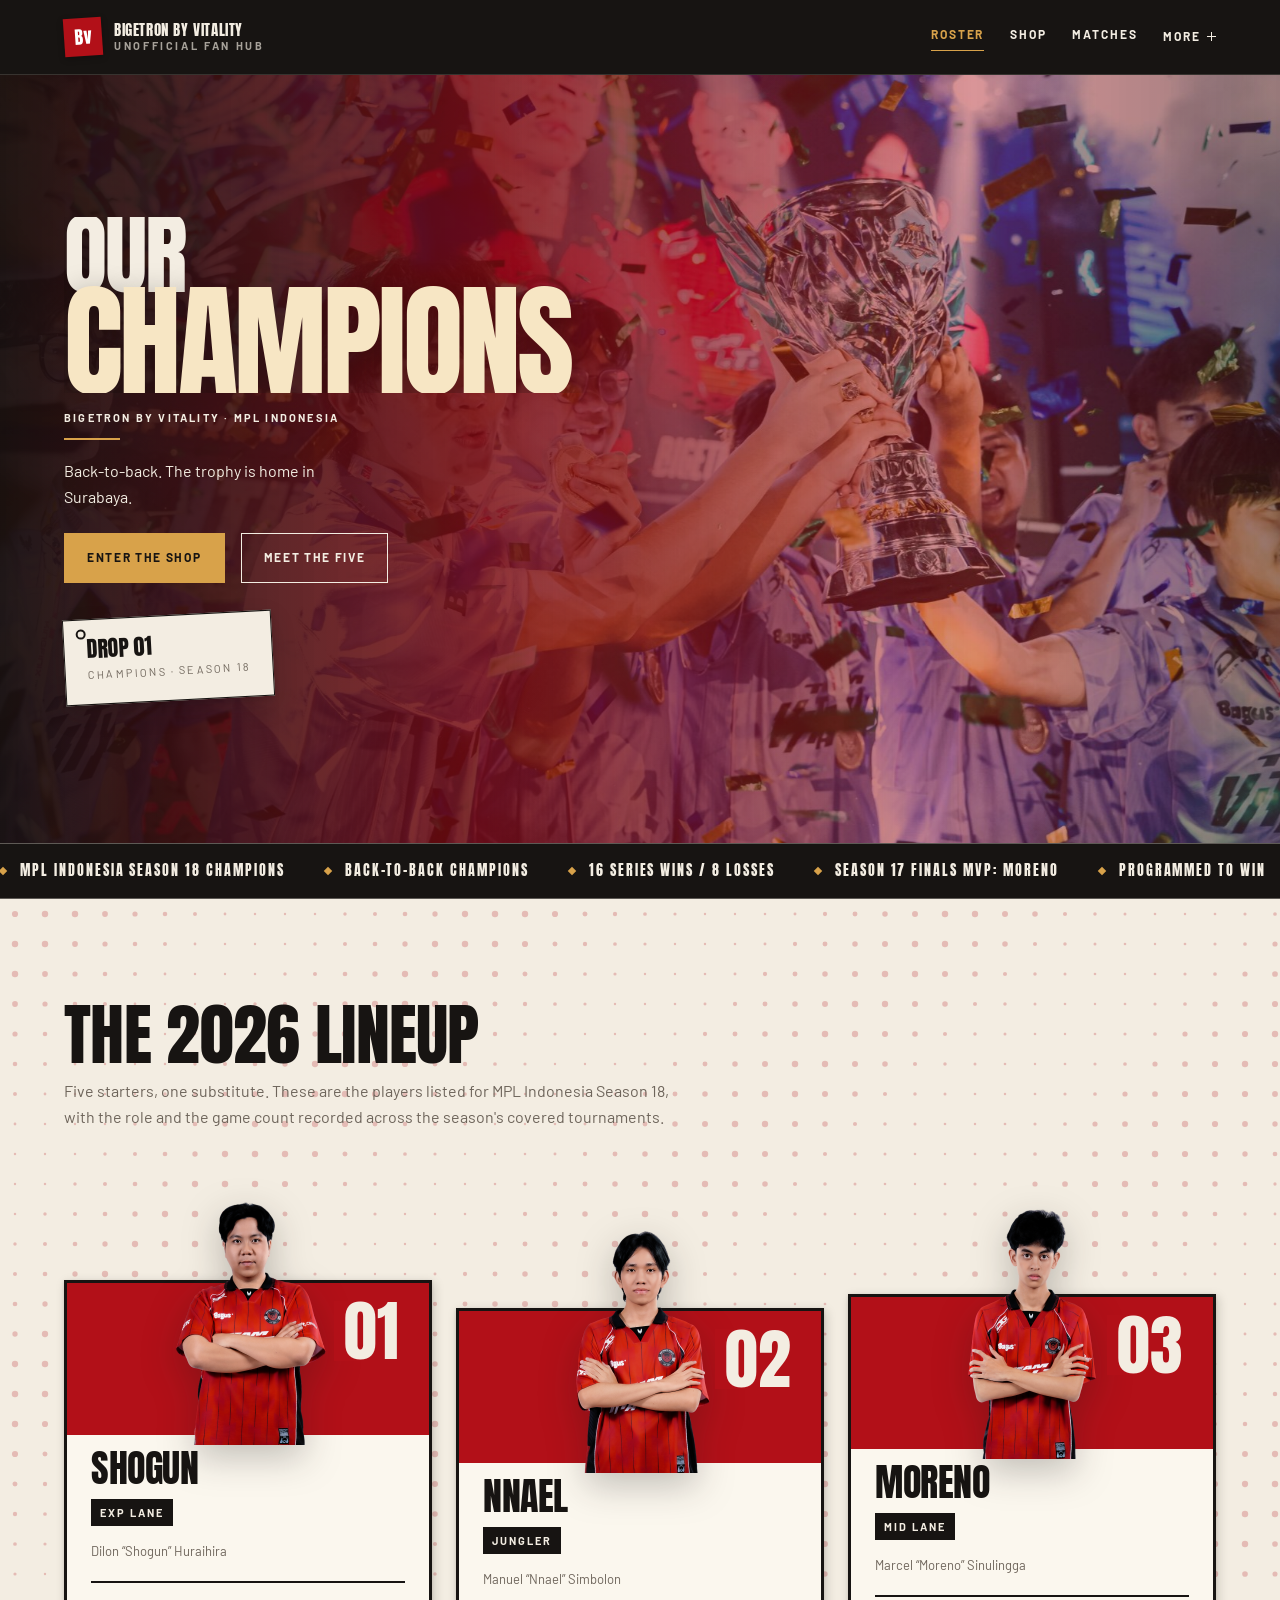
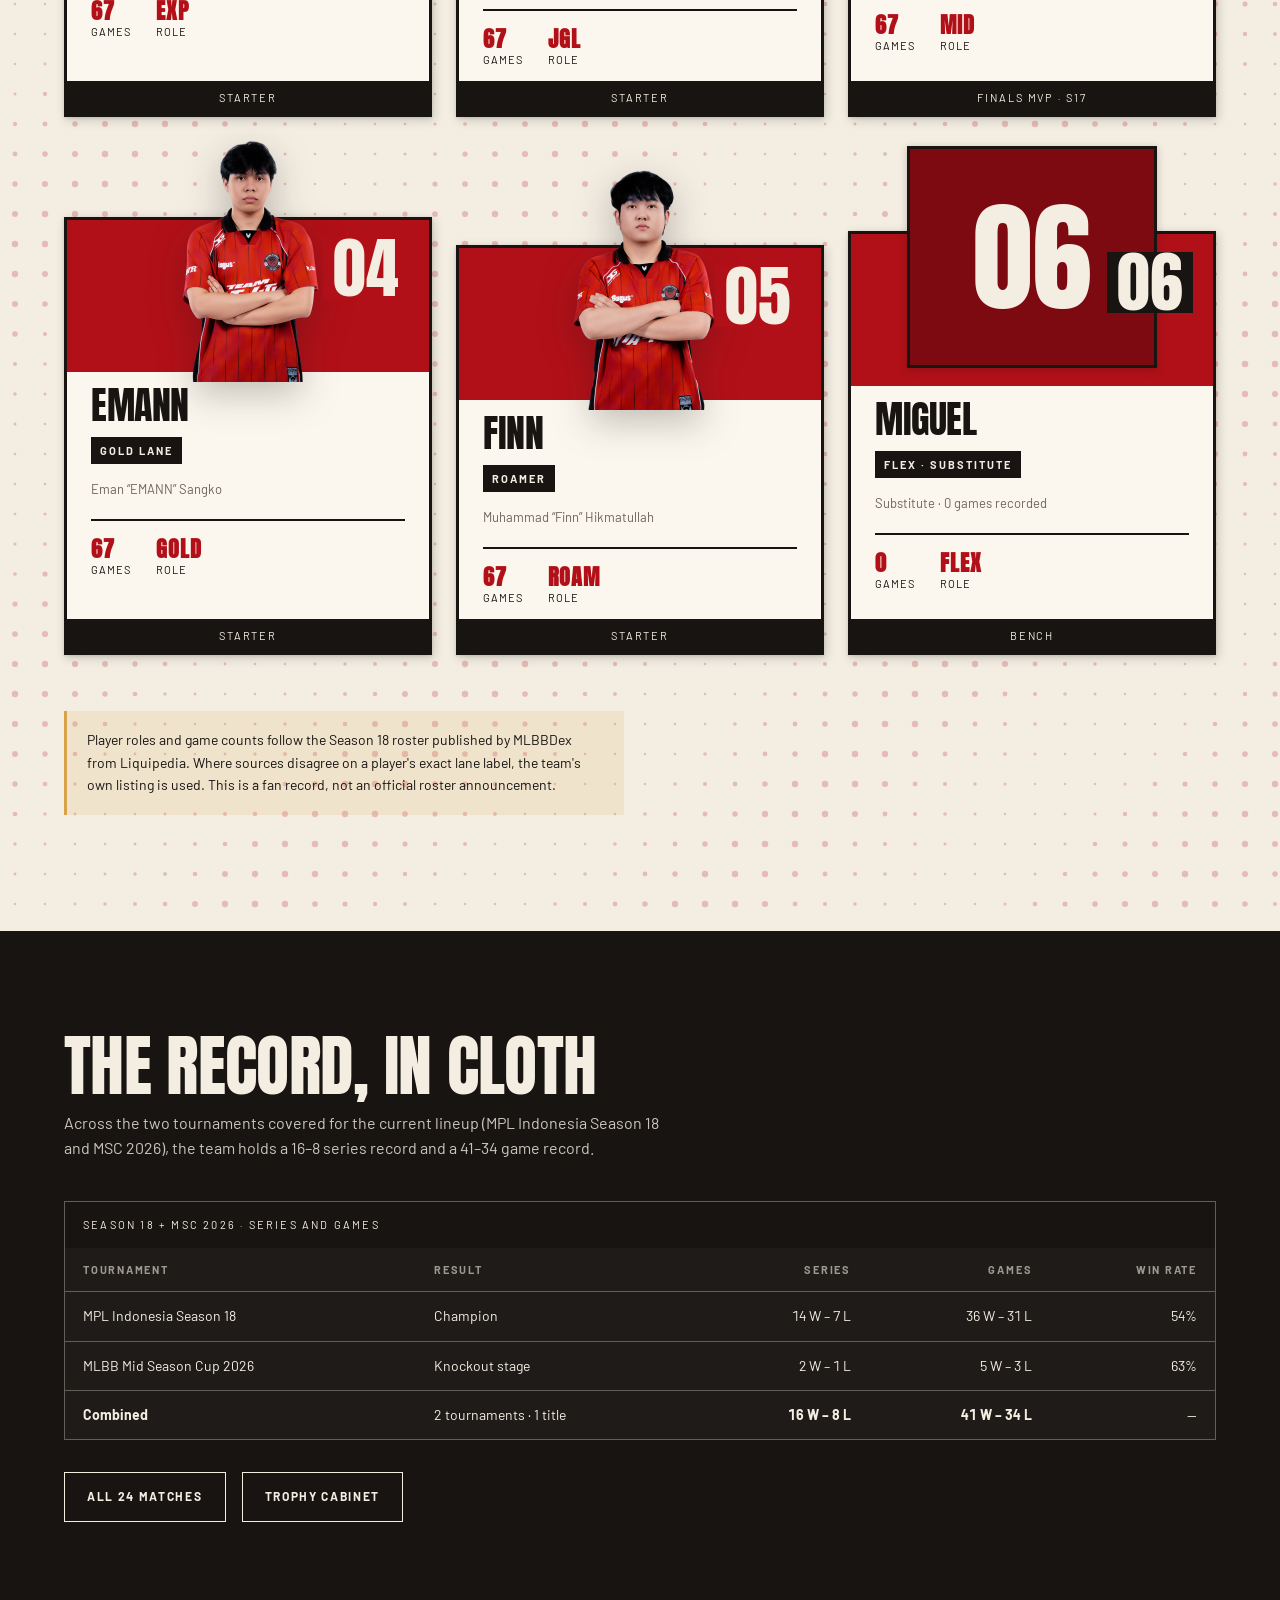
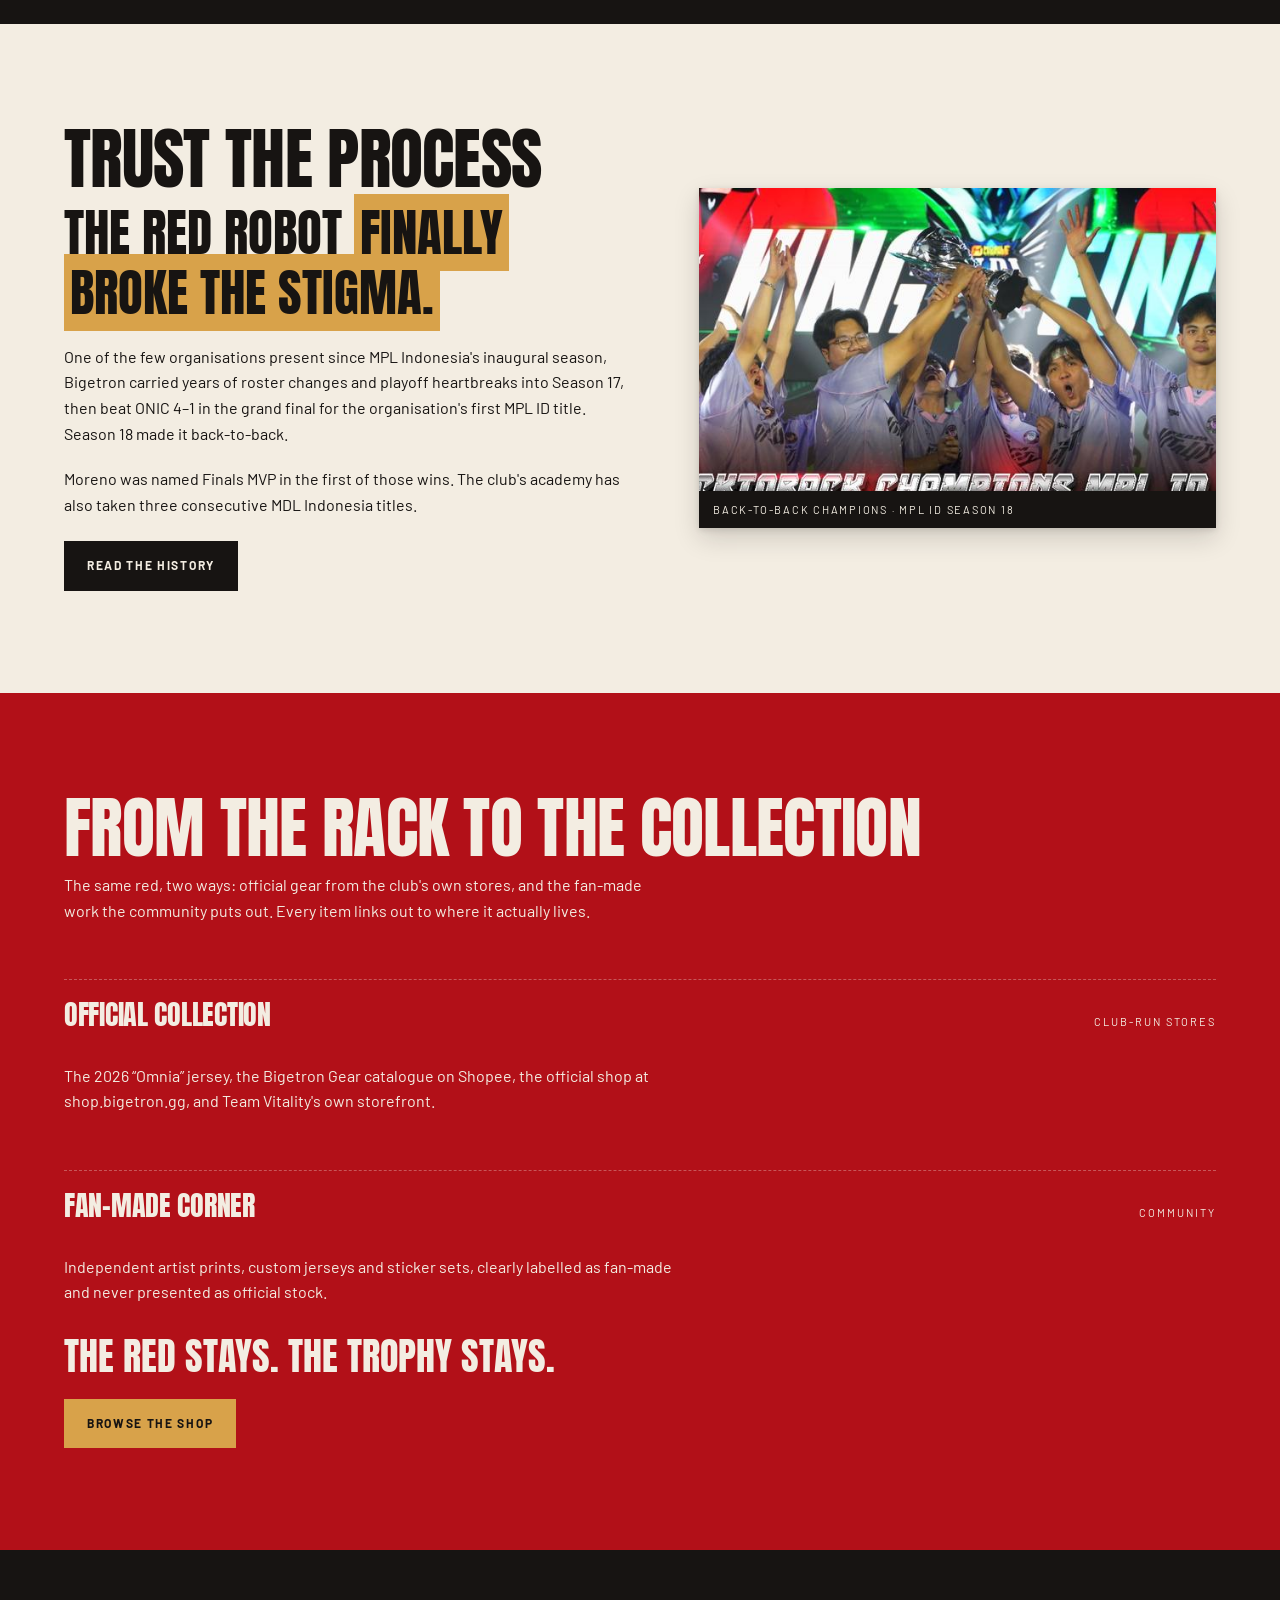
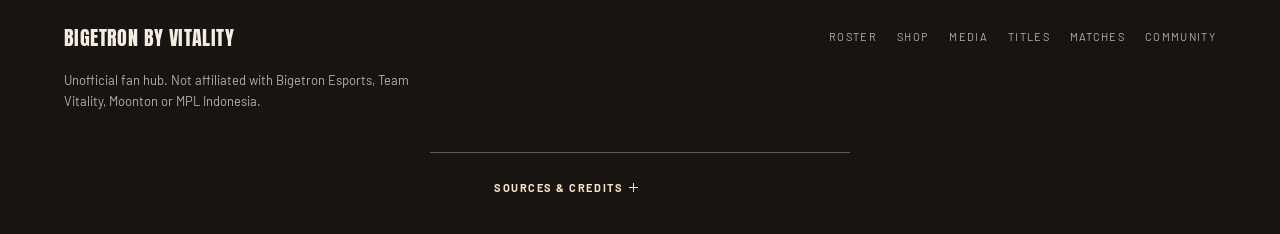
==== commit 085fa324: "Replace stretched dot layers with clipped, per-dot breathing halftone" ====
--- a/index.html
+++ b/index.html
@@ -61,6 +61,7 @@
   </div>
 
   <section class="section cream section--dots" id="roster">
+    <canvas class="halftone" aria-hidden="true"></canvas>
     <div class="wrap">
       <h2>The 2026 lineup</h2>
       <p class="intro">Five starters, one substitute. These are the players listed for MPL Indonesia Season 18, with the role and the game count recorded across the season's covered tournaments.</p>
--- a/assets/css/site.css
+++ b/assets/css/site.css
@@ -17,6 +17,7 @@
   --type-index:66px;--type-plate:120px;--type-plate-sm:80px;
   --s1:8px;--s2:12px;--s3:16px;--s4:20px;--s5:24px;--s6:32px;--s7:40px;--s8:56px;--s9:72px;
   --section-y:clamp(56px,8vw,104px);
+  --tap:28px;
 }
 
 .hero-champions .hero-copy h1,.pagehead h1,.section h2,.section h3,.selector-body h3,.detail-copy h3,.hangtag b,.divider h2,.divider b,.quote,.closing-line,.foot-grid strong,.event h3,.product .body h3,.media-tile .meta h3,.trophy-item h3,.fan-card h3,.selector-plate--type span,.detail-mono,.strip-track span,.selector-num,.trophy-item .yr,.brand-text{font-family:var(--display);font-weight:400;font-synthesis:none}
@@ -27,6 +28,8 @@
 img{max-width:100%;display:block}
 a{color:inherit;text-decoration:none}
 a:hover{color:var(--red)}
+/* ONE global tap-target floor for every inline text link, shared by nav, cards and footer */
+.mainnav a,.mainnav summary,.fan-card a,.foot-links a,.foot-credits summary{display:inline-flex;align-items:center;min-height:var(--tap)}
 button{font-family:inherit;cursor:pointer}
 ::selection{background:var(--brass);color:var(--ink)}
 :focus-visible{outline:3px solid var(--brass);outline-offset:3px}
@@ -45,10 +48,10 @@
 .brand-text{font-family:var(--display);font-size:15px;line-height:.95;letter-spacing:.04em;text-transform:uppercase}
 .brand-text span{display:block;font-family:var(--body);font-size:var(--type-label);letter-spacing:.24em;font-weight:700;opacity:.65;margin-top:4px}
 .mainnav{display:flex;align-items:center;gap:clamp(12px,2vw,28px);flex-wrap:wrap}
-.mainnav a{display:inline-flex;align-items:center;min-height:28px;font-size:var(--type-control);letter-spacing:.16em;font-weight:700;text-transform:uppercase;color:var(--cream);padding-bottom:3px;border-bottom:1px solid transparent}
+.mainnav a{font-size:var(--type-control);letter-spacing:.16em;font-weight:700;text-transform:uppercase;color:var(--cream);padding-bottom:3px;border-bottom:1px solid transparent}
 .mainnav a:hover,.mainnav a[aria-current="page"]{color:var(--brass);border-color:var(--brass)}
 .nav-more{position:relative}
-.nav-more summary{display:inline-flex;align-items:center;min-height:28px;list-style:none;font-size:var(--type-control);letter-spacing:.16em;font-weight:700;text-transform:uppercase;color:var(--cream);padding-bottom:3px;border-bottom:1px solid transparent;cursor:pointer}
+.nav-more summary{list-style:none;font-size:var(--type-control);letter-spacing:.16em;font-weight:700;text-transform:uppercase;color:var(--cream);padding-bottom:3px;border-bottom:1px solid transparent;cursor:pointer}
 .nav-more summary::-webkit-details-marker{display:none}
 .nav-more summary::after,.foot-credits summary::after{content:'';display:inline-block;width:9px;height:9px;margin-left:6px;background:linear-gradient(currentColor,currentColor) center/9px 1px no-repeat,linear-gradient(currentColor,currentColor) center/1px 9px no-repeat}
 .nav-more[open] summary::after,.foot-credits[open] summary::after{background:linear-gradient(currentColor,currentColor) center/9px 1px no-repeat}
@@ -97,11 +100,9 @@
 .btn.brass{background:var(--brass);color:var(--ink);border-color:var(--brass)}
 
 /* roster — off-grid collectible selectors */
-.section--dots{position:relative;isolation:isolate}
-.section--dots::before,.section--dots::after{content:'';position:absolute;inset:-30%;z-index:-1;pointer-events:none;background-image:radial-gradient(var(--red) 1.6px,transparent 1.7px);background-size:28px 28px;opacity:.22;transform:translateZ(0) scale(1);animation:dotBreath 9s ease-in-out infinite alternate;animation-play-state:paused}
-.section--dots::after{background-size:40px 40px;opacity:.12;animation-duration:11s;animation-direction:alternate-reverse}
-.section--dots.is-visible::before,.section--dots.is-visible::after{animation-play-state:running;will-change:transform}
-@keyframes dotBreath{from{transform:translateZ(0) scale(.94)}to{transform:translateZ(0) scale(1.08)}}
+/* Halftone field: one canvas clipped to the cream section; every dot breathes on its own phase. */
+.section--dots{position:relative;isolation:isolate;overflow:hidden}
+.halftone{position:absolute;inset:0;z-index:-1;width:100%;height:100%;pointer-events:none;color:var(--red);opacity:.22}
 .roster-rack{display:grid;grid-template-columns:repeat(3,minmax(0,1fr));gap:100px var(--s5);margin-bottom:var(--s8);padding-top:110px}
 .selector-card{position:relative;isolation:isolate;background:var(--paper);border:3px solid var(--ink);box-shadow:var(--card-shadow);padding:168px var(--s5) 46px;min-height:320px;transition:transform .3s cubic-bezier(.16,1,.3,1),box-shadow .3s cubic-bezier(.16,1,.3,1),border-color .3s ease,background .3s ease}
 .selector-card::before{content:'';position:absolute;top:0;left:0;right:0;height:152px;background:var(--red);z-index:0}
@@ -194,7 +195,7 @@
   .selector-plate img,.selector-card:hover .selector-plate img,.selector-card:focus-visible .selector-plate img{filter:drop-shadow(0 12px 18px rgba(23,20,18,.25))}
   .strip-track{animation:none;width:auto;flex-wrap:wrap;padding:var(--s3) var(--pad)}
   .strip-group{padding-right:0;flex-wrap:wrap}
-  .section--dots::before,.section--dots::after{animation:none;transform:none;will-change:auto}
+  .halftone{opacity:.18}
 }
 
 /* two column feature */
@@ -295,7 +296,7 @@
 .fan-card .handle{font-size:var(--type-label);letter-spacing:.18em;text-transform:uppercase;color:var(--red);font-weight:700}
 .fan-card h3{font-family:var(--display);font-size:var(--type-card-title);text-transform:uppercase;margin:8px 0 10px}
 .fan-card p{font-size:var(--type-data);color:var(--muted);margin:0 0 16px}
-.fan-card a{display:inline-flex;align-items:center;min-height:26px;padding-block:6px;font-size:var(--type-label);letter-spacing:.14em;text-transform:uppercase;font-weight:700;border-bottom:1px solid var(--ink)}
+.fan-card a{padding-block:6px;font-size:var(--type-label);letter-spacing:.14em;text-transform:uppercase;font-weight:700;border-bottom:1px solid var(--ink)}
 
 /* forms + footer */
 .note{background:rgba(216,162,74,.14);border-left:3px solid var(--brass);padding:18px 20px;font-size:var(--type-data);max-width:70ch}
@@ -305,10 +306,10 @@
 .foot-grid strong{color:var(--cream);font-family:var(--display);font-size:20px;text-transform:uppercase;letter-spacing:.02em}
 .foot-grid p{max-width:52ch;margin:var(--s3) 0 0}
 .foot-links{display:flex;gap:var(--s2) var(--s4);flex-wrap:wrap;font-size:var(--type-label);letter-spacing:.12em;text-transform:uppercase;justify-content:flex-end;align-items:center}
-.foot-links a{display:inline-flex;align-items:center;min-height:26px;padding-block:6px}
+.foot-links a{padding-block:6px}
 .foot-links a:hover{color:var(--brass)}
 .foot-note{margin-top:var(--s7);padding-top:var(--s4);border-top:1px solid var(--line-light);font-size:var(--type-label);max-width:70ch}
-.foot-credits summary{display:inline-flex;align-items:center;min-height:26px;padding-block:6px;list-style:none;cursor:pointer;font-size:var(--type-label);letter-spacing:.14em;text-transform:uppercase;font-weight:700;color:var(--brass-light)}
+.foot-credits summary{padding-block:6px;list-style:none;cursor:pointer;font-size:var(--type-label);letter-spacing:.14em;text-transform:uppercase;font-weight:700;color:var(--brass-light)}
 .foot-credits summary::-webkit-details-marker{display:none}
 .foot-credits summary:focus-visible{outline:3px solid var(--brass);outline-offset:3px}
 .foot-credits p{margin:var(--s3) 0 0}
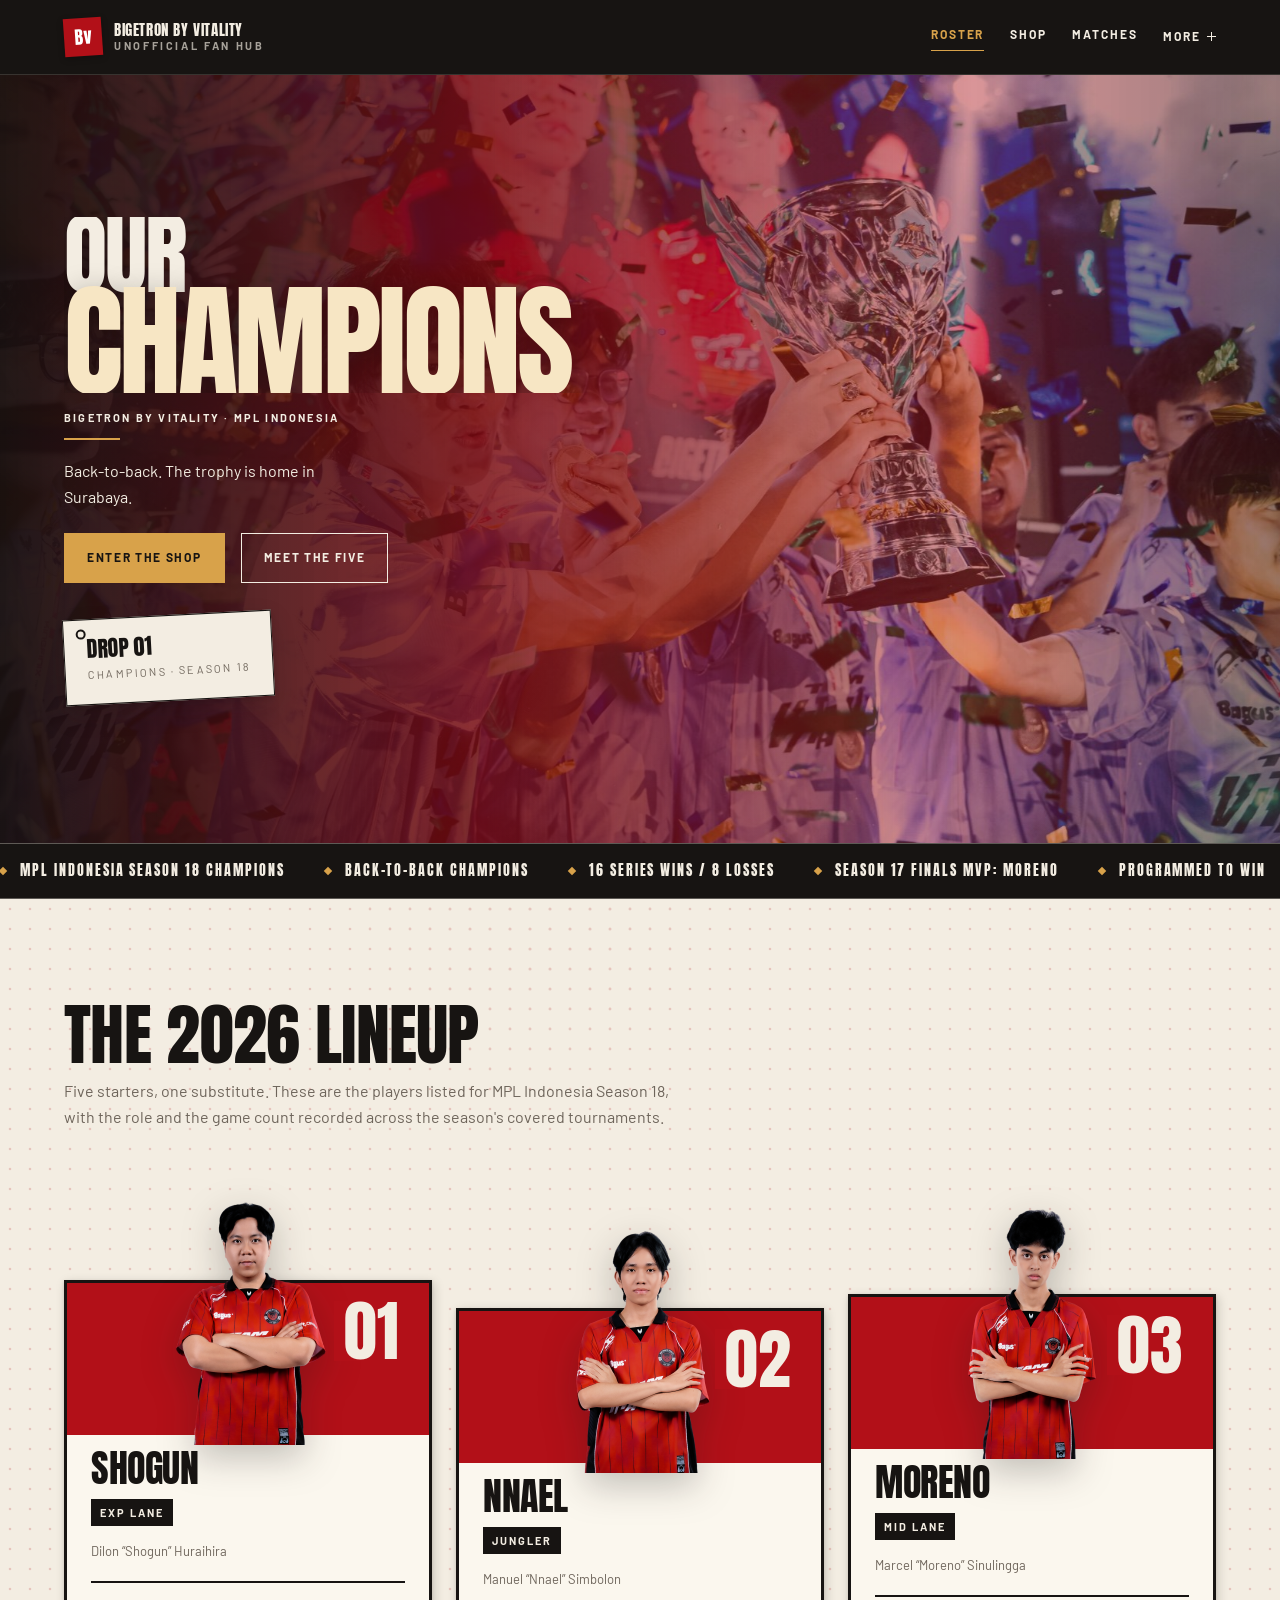
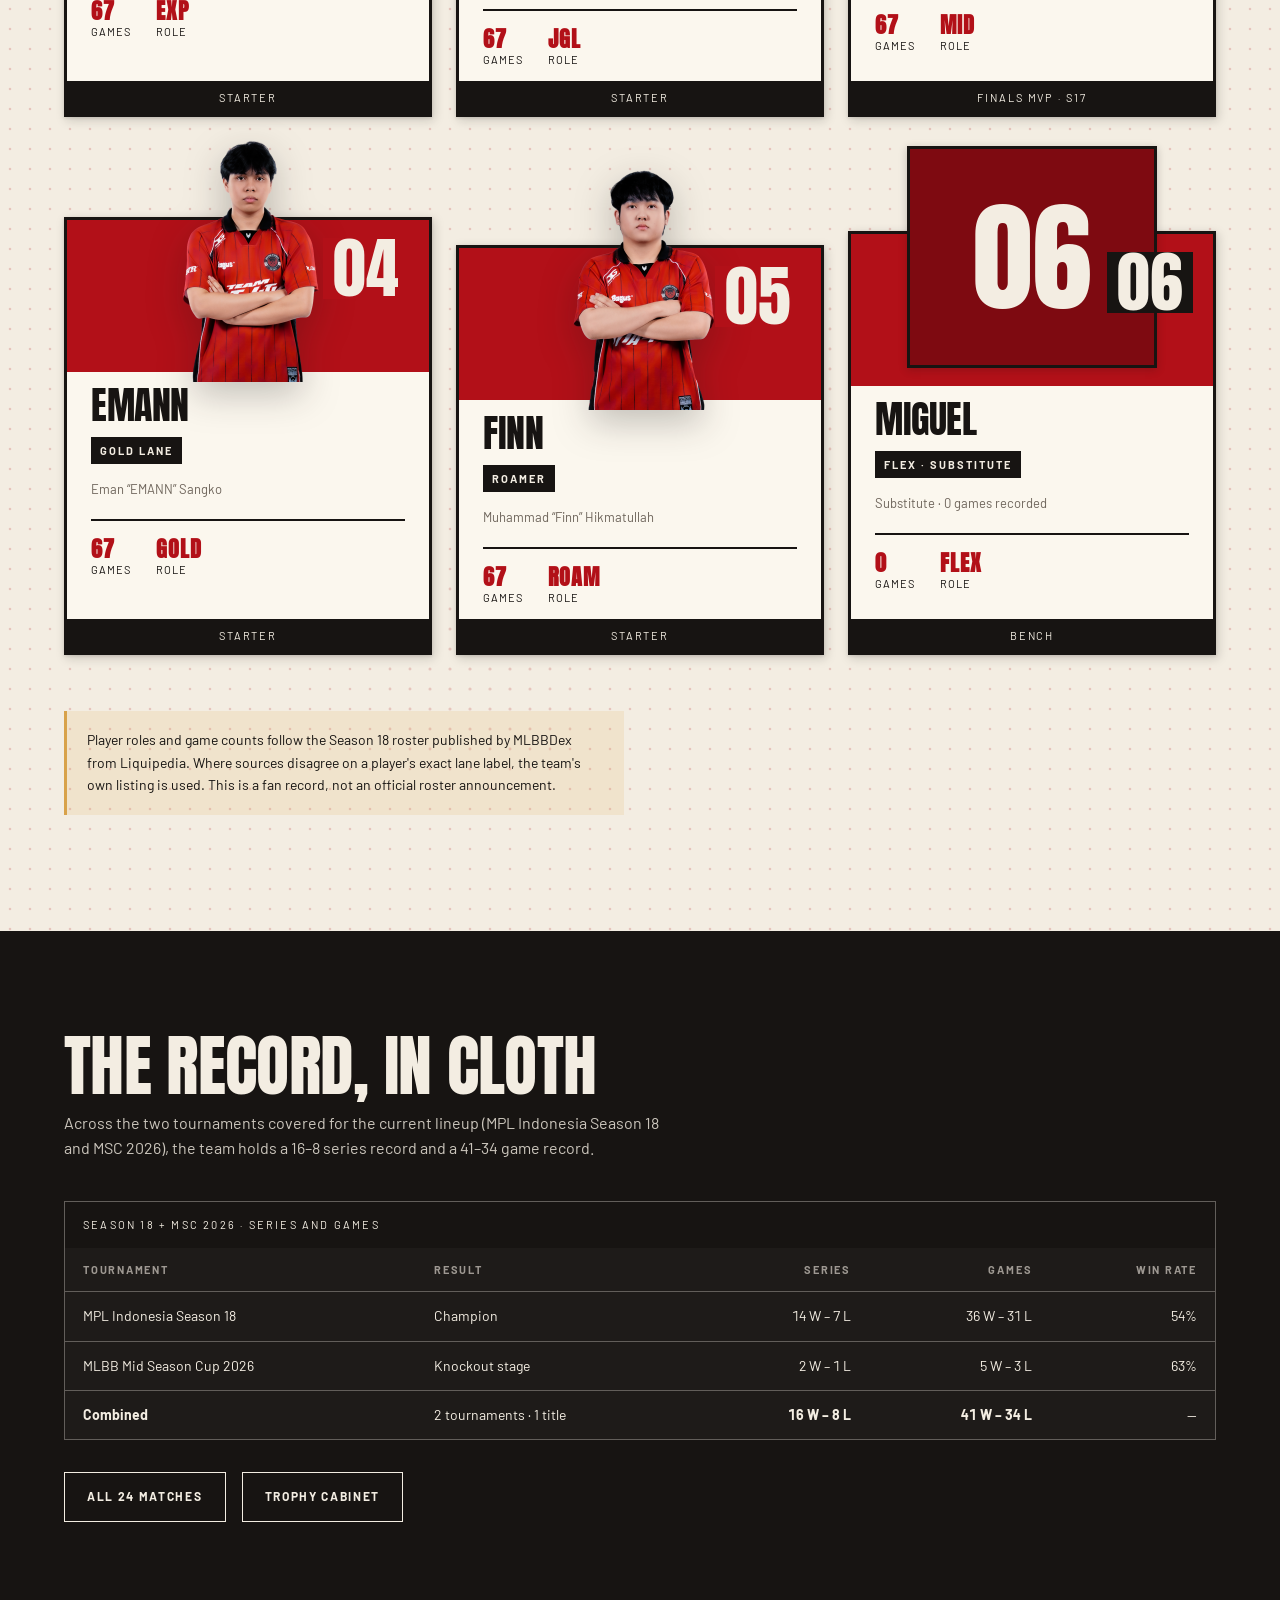
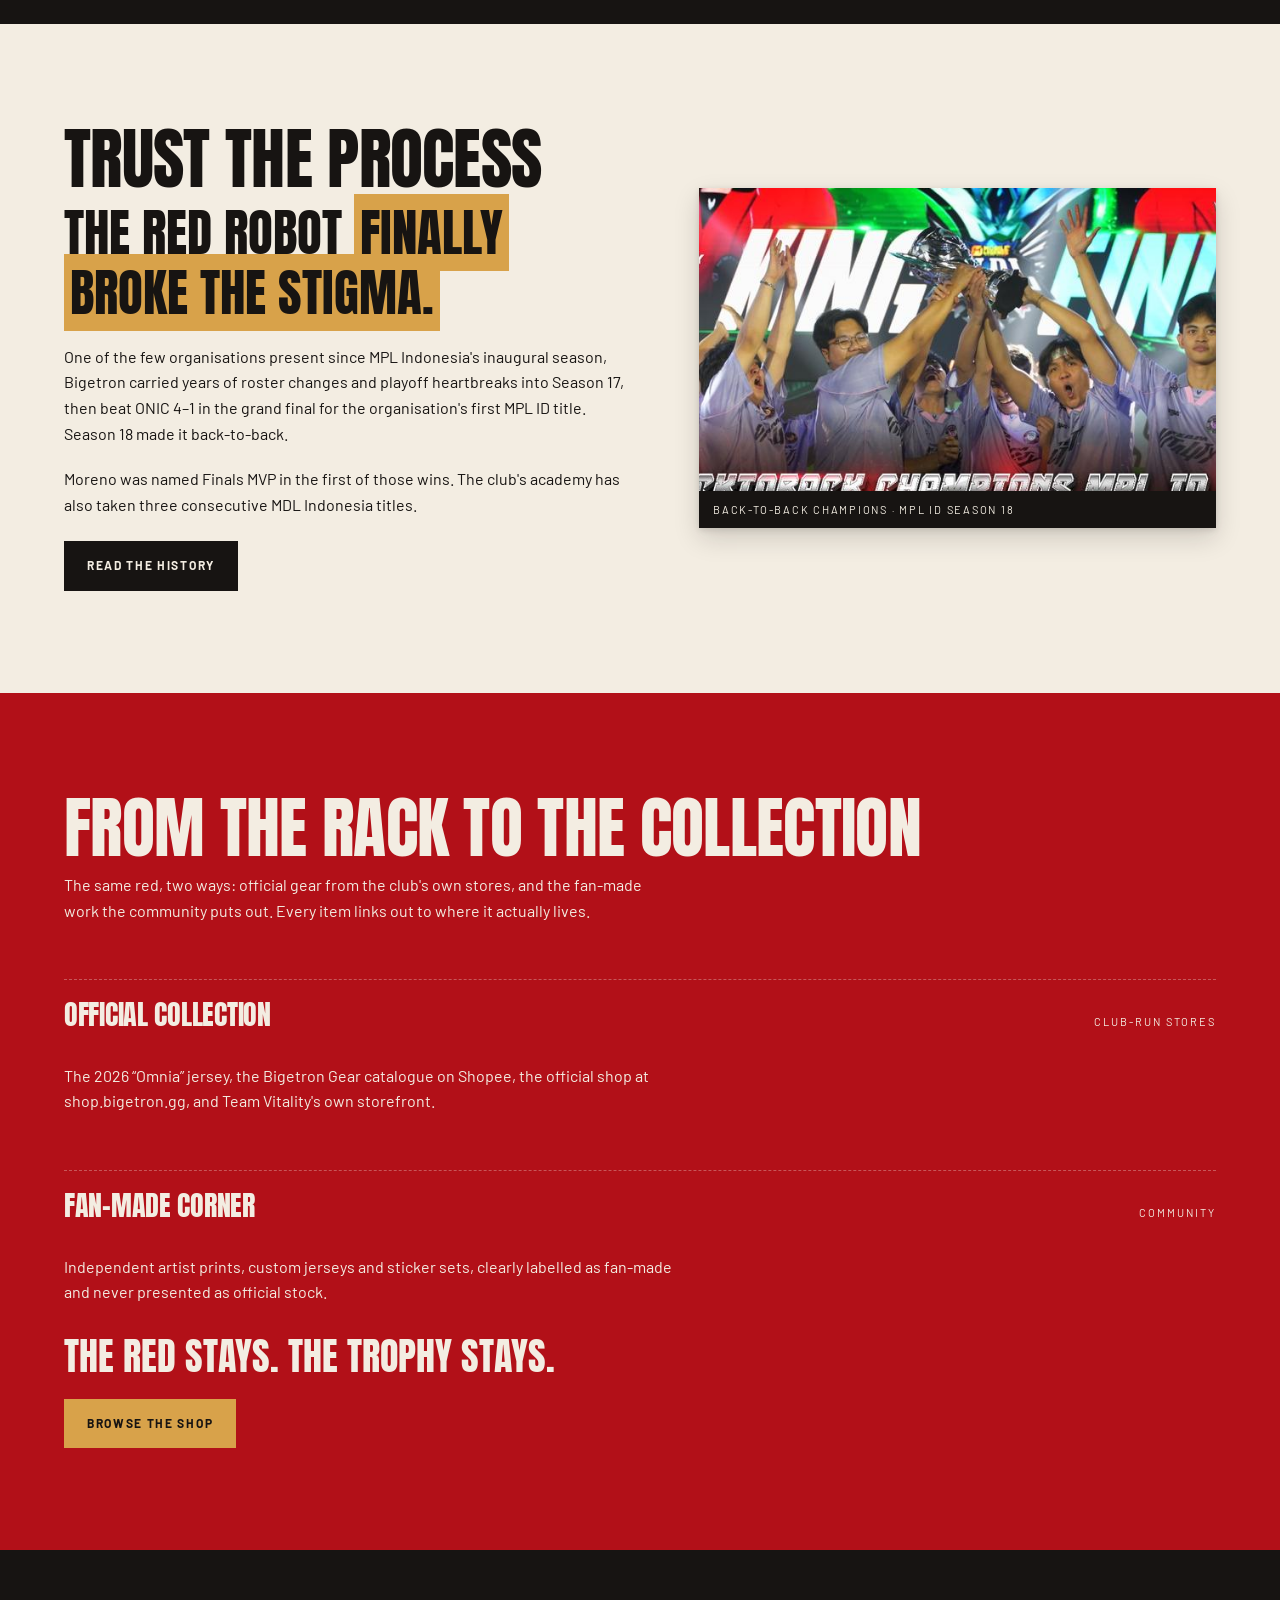
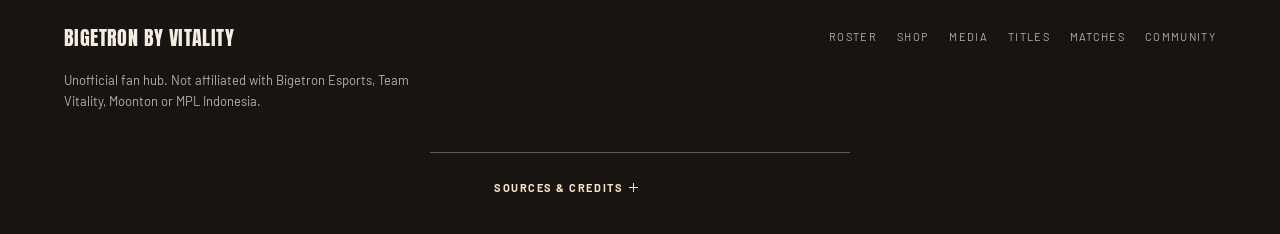
==== commit 9773d7d3: "Phase 0: extract reusable lookbook kit and prepare web assets" ====
--- a/index.html
+++ b/index.html
@@ -63,8 +63,8 @@
   <section class="section cream section--dots" id="roster">
     <canvas class="halftone" aria-hidden="true"></canvas>
     <div class="wrap">
-      <h2>The 2026 lineup</h2>
-      <p class="intro">Five starters, one substitute. These are the players listed for MPL Indonesia Season 18, with the role and the game count recorded across the season's covered tournaments.</p>
+      <div class="section-head"><h2>The 2026 lineup</h2>
+      <p class="intro">Five starters, one substitute. These are the players listed for MPL Indonesia Season 18, with the role and the game count recorded across the season's covered tournaments.</p></div>
       <div class="roster-rack" id="roster-selector" aria-label="The 2026 roster: select one player to reveal their detail">
         <article class="selector-card" role="button" tabindex="0" aria-pressed="false" aria-controls="player-detail" aria-label="Show Shogun, Exp lane" data-name="Shogun" data-role="Exp lane" data-real="Dilon “Shogun” Huraihira" data-games="67" data-code="EXP" data-flag="Starter" data-portrait="assets/players/Shogun.png">
           <div class="selector-plate"><img src="assets/players/Shogun.png" alt="Shogun in the Bigetron by Vitality jersey" width="512" height="512" loading="lazy"></div>
@@ -108,8 +108,8 @@
 
   <section class="section ink">
     <div class="wrap">
-      <h2>The record, in cloth</h2>
-      <p class="intro">Across the two tournaments covered for the current lineup (MPL Indonesia Season 18 and MSC 2026), the team holds a 16–8 series record and a 41–34 game record.</p>
+      <div class="section-head"><h2>The record, in cloth</h2>
+      <p class="intro">Across the two tournaments covered for the current lineup (MPL Indonesia Season 18 and MSC 2026), the team holds a 16–8 series record and a 41–34 game record.</p></div>
       <div class="table-wrap">
         <table>
           <caption>Season 18 + MSC 2026 · series and games</caption>
@@ -135,7 +135,7 @@
         <p class="body-copy">Moreno was named Finals MVP in the first of those wins. The club's academy has also taken three consecutive MDL Indonesia titles.</p>
         <a class="btn card-action" href="titles.html">Read the history</a>
       </div>
-      <figure><img src="assets/img/back-to-back.jpeg" alt="Bigetron by Vitality lifting the MPL Indonesia Season 18 trophy" width="800" height="400" loading="lazy"><figcaption>Back-to-back champions · MPL ID Season 18</figcaption></figure>
+      <figure class="plate"><img src="assets/img/back-to-back.jpeg" alt="Bigetron by Vitality lifting the MPL Indonesia Season 18 trophy" width="800" height="400" loading="lazy"><figcaption>Back-to-back champions · MPL ID Season 18</figcaption></figure>
     </div>
   </section>
 
--- a/assets/css/site.css
+++ b/assets/css/site.css
@@ -91,6 +91,33 @@
 .stitch.light{border-color:var(--line-light)}
 .tagline{display:inline-block;font-size:var(--type-label);letter-spacing:.2em;text-transform:uppercase;font-weight:700;color:var(--red);border:1px solid currentColor;padding:6px 10px}
 
+/* ---------- reusable kit — extracted from the roster reference ---------- */
+/* Photographic masthead: full-bleed image, red wash, stacked display title. Static by design; only the home hero breathes. */
+.masthead{position:relative;overflow:hidden;isolation:isolate;background:var(--ink);color:var(--cream);min-height:clamp(520px,48vw,720px);display:flex;align-items:flex-end}
+.masthead-media{position:absolute;inset:0;z-index:0}
+.masthead-media::after{content:'';position:absolute;inset:0;background:var(--red);mix-blend-mode:multiply;opacity:.26}
+.masthead-media img{width:100%;height:100%;object-fit:cover;object-position:center 42%}
+.masthead-wash{position:absolute;inset:0;z-index:1;background:linear-gradient(90deg,rgba(23,20,18,.95) 0%,rgba(126,10,17,.8) 42%,rgba(178,16,24,.3) 78%,rgba(23,20,18,.5) 100%)}
+.masthead-copy{position:relative;z-index:2;padding:clamp(56px,7vw,96px) 0;max-width:62%}
+.masthead-copy h1{font-family:var(--display);font-size:var(--type-display);line-height:.84;letter-spacing:-.03em;text-transform:uppercase;margin:0;color:var(--cream);text-wrap:balance;max-width:12ch}
+.masthead-copy h1 span{display:block;font-size:.72em}
+.masthead-copy h1 em{display:block;font-style:normal;color:var(--brass-light)}
+.masthead-id{margin:18px 0 0;font-size:var(--type-label);letter-spacing:.2em;text-transform:uppercase;font-weight:700;color:var(--cream)}
+.masthead-id::after{content:'';display:block;width:56px;height:2px;background:var(--brass);margin-top:12px}
+.masthead-sub{margin-top:18px;max-width:36ch;color:var(--cream)}
+.masthead .actions{margin-top:var(--s5)}
+.masthead .hangtag{right:clamp(20px,6vw,90px);top:clamp(48px,10vw,120px)}
+/* Heading plus intro as one unit, with an optional right-hand count. */
+.section-head{margin-bottom:var(--s7)}
+.section-head .intro{margin:0}
+.section-head .count{display:block;margin-top:var(--s3);font-size:var(--type-label);letter-spacing:.18em;text-transform:uppercase;color:var(--muted)}
+.section.ink .section-head .count{color:rgba(243,237,226,.8)}
+/* Captioned editorial image plate. */
+.plate{position:relative;margin:0;box-shadow:var(--shadow);overflow:hidden;background:var(--red-deep)}
+.plate img{width:100%;height:100%;object-fit:cover;min-height:280px}
+.plate figcaption{position:absolute;bottom:0;left:0;right:0;background:var(--ink);color:var(--cream);font-size:var(--type-label);letter-spacing:.16em;text-transform:uppercase;padding:10px 14px}
+/* Ink label strip shared by cards and rails. */
+.flag-strip{background:var(--ink);color:var(--cream);font-size:var(--type-label);letter-spacing:.18em;text-transform:uppercase;text-align:center;padding:8px}
 
 .btn{display:inline-flex;align-items:center;gap:12px;background:var(--ink);color:var(--cream);padding:14px 22px;font-size:var(--type-control);letter-spacing:.14em;text-transform:uppercase;font-weight:700;border:1px solid var(--ink);transition:transform .18s cubic-bezier(.2,.8,.2,1),box-shadow .18s cubic-bezier(.2,.8,.2,1),background .18s}
 .btn:hover{color:var(--ink);background:var(--brass);border-color:var(--brass);transform:translate(-2px,-2px);box-shadow:2px 3px 8px rgba(23,20,18,.22)}
@@ -102,7 +129,7 @@
 /* roster — off-grid collectible selectors */
 /* Halftone field: one canvas clipped to the cream section; every dot breathes on its own phase. */
 .section--dots{position:relative;isolation:isolate;overflow:hidden}
-.halftone{position:absolute;inset:0;z-index:-1;width:100%;height:100%;pointer-events:none;color:var(--red);opacity:.22}
+.halftone{position:absolute;inset:0;z-index:-1;width:100%;height:100%;pointer-events:none;color:var(--red);opacity:.18}
 .roster-rack{display:grid;grid-template-columns:repeat(3,minmax(0,1fr));gap:100px var(--s5);margin-bottom:var(--s8);padding-top:110px}
 .selector-card{position:relative;isolation:isolate;background:var(--paper);border:3px solid var(--ink);box-shadow:var(--card-shadow);padding:168px var(--s5) 46px;min-height:320px;transition:transform .3s cubic-bezier(.16,1,.3,1),box-shadow .3s cubic-bezier(.16,1,.3,1),border-color .3s ease,background .3s ease}
 .selector-card::before{content:'';position:absolute;top:0;left:0;right:0;height:152px;background:var(--red);z-index:0}
@@ -343,6 +370,10 @@
   .hero-wash{background:linear-gradient(180deg,rgba(23,20,18,.92) 0%,rgba(126,10,17,.76) 46%,rgba(178,16,24,.34) 100%)}
   .hero-champions .hero-copy{width:100%;padding:170px var(--pad) var(--s8);transform:none}
   .hero-champions .hero-copy h1{font-size:clamp(52px,13vw,78px)}
+  .masthead{min-height:620px;display:block}
+  .masthead-copy{max-width:100%;padding:170px var(--pad) var(--s8)}
+  .masthead-copy h1{font-size:clamp(52px,13vw,78px);max-width:100%}
+  .masthead .hangtag{right:var(--pad);top:auto;bottom:24px}
   .hangtag-wrap{margin-top:var(--s5);transform:none}
   .roster-rack{grid-template-columns:repeat(2,minmax(0,1fr));gap:80px var(--s4);padding-top:90px}
   .selector-card{padding:138px var(--s4) 46px;min-height:0;box-shadow:var(--card-shadow)}
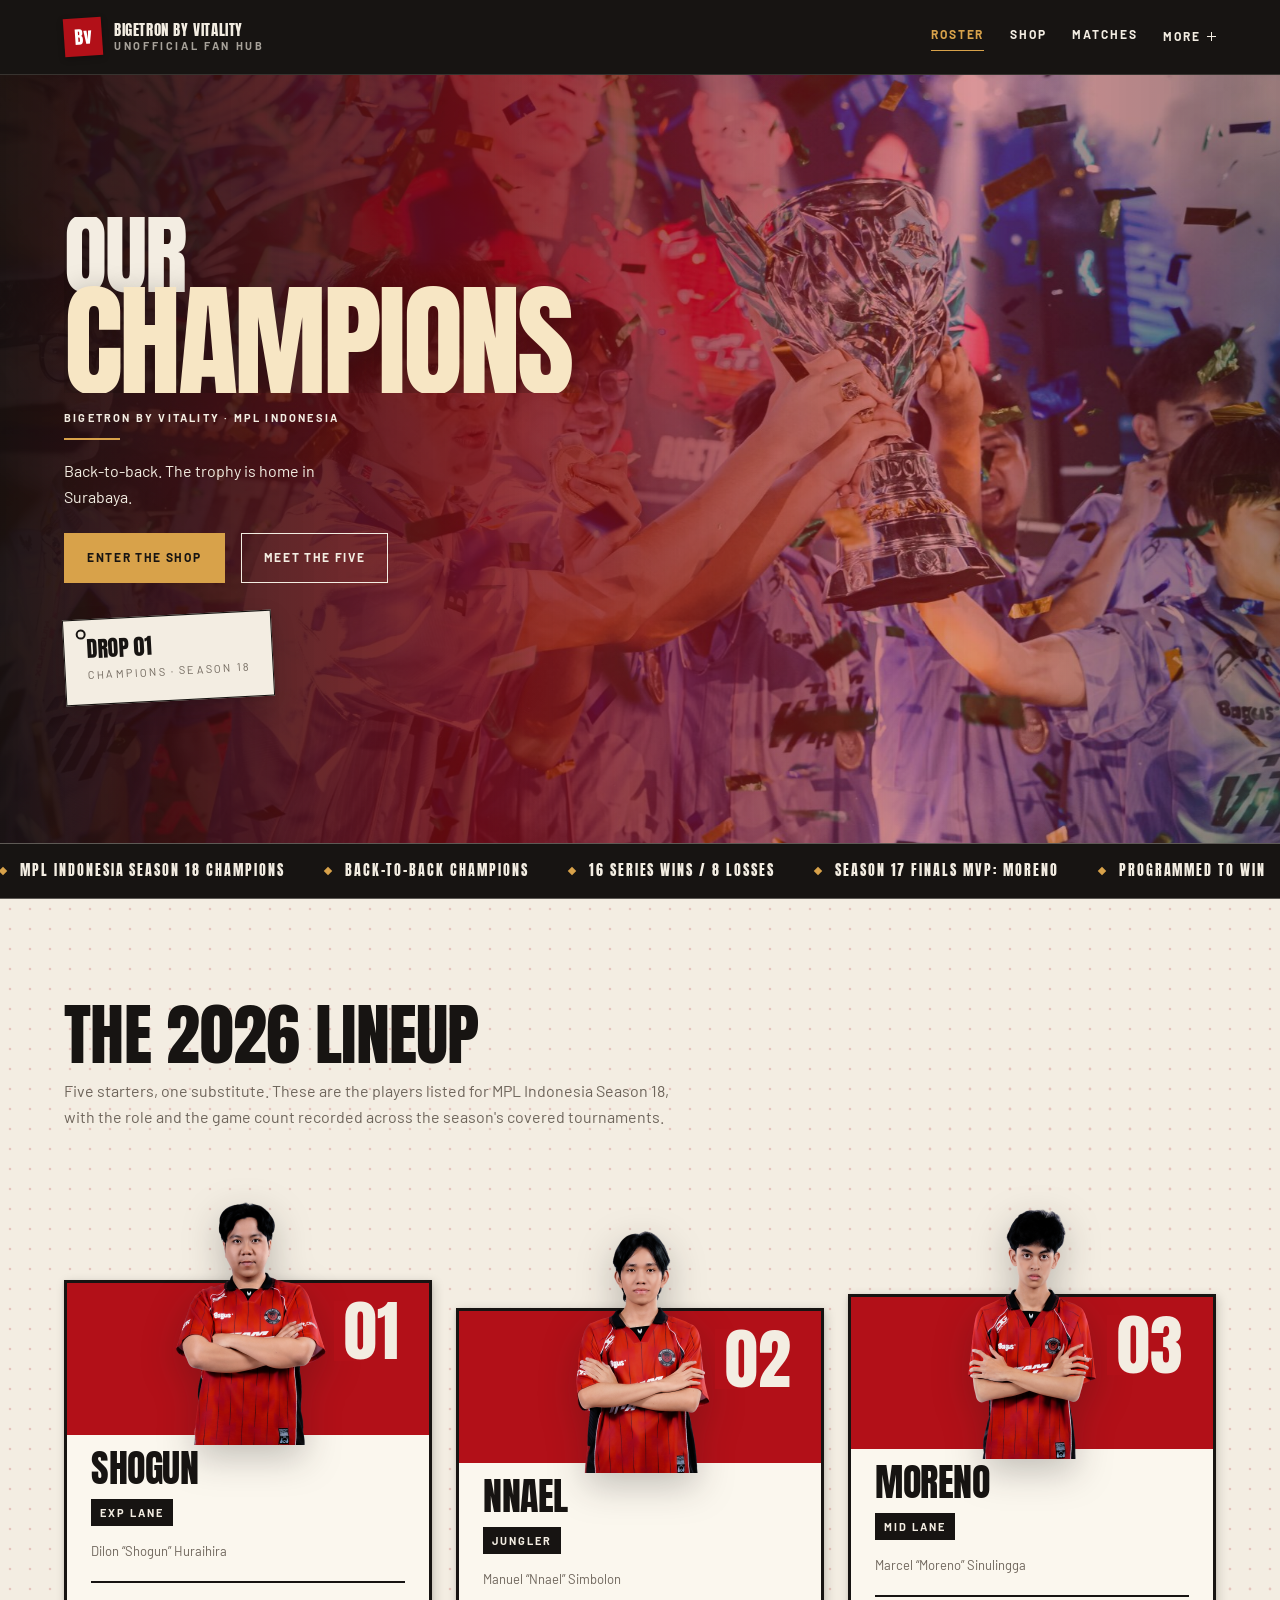
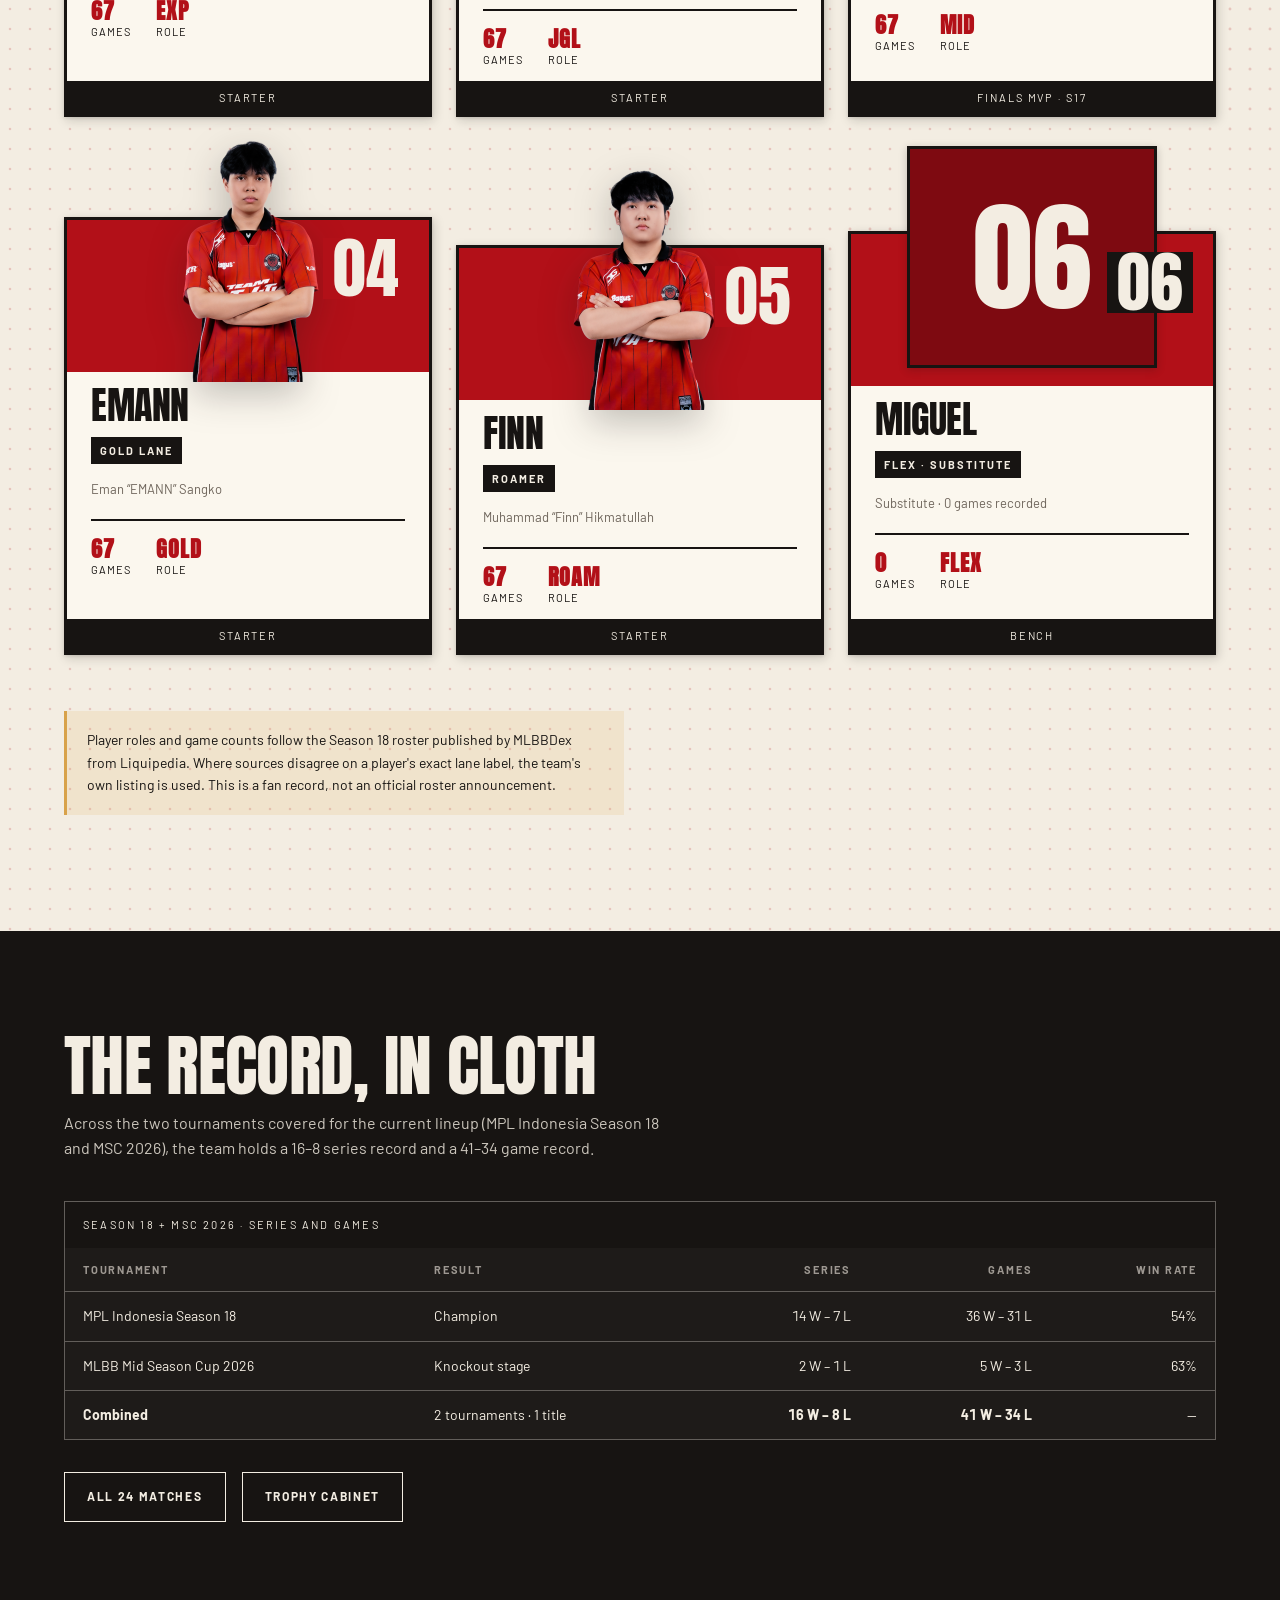
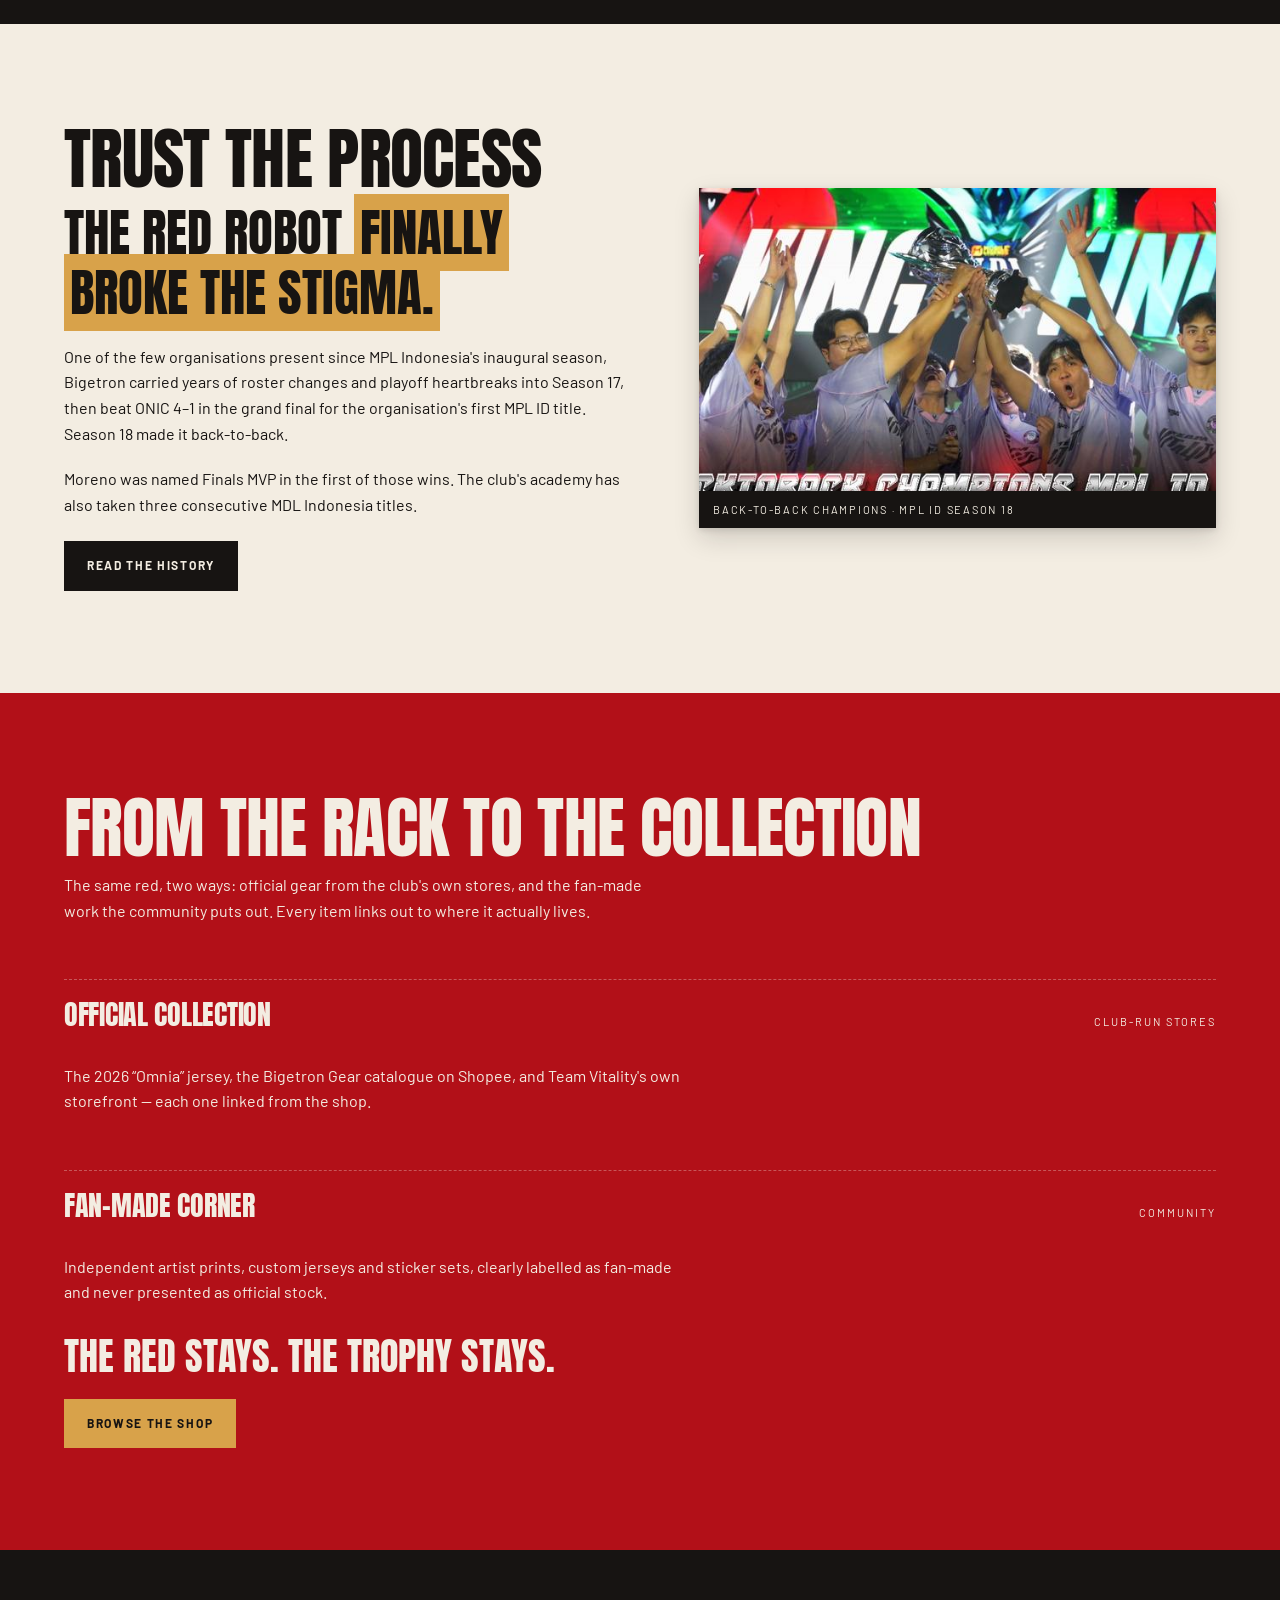
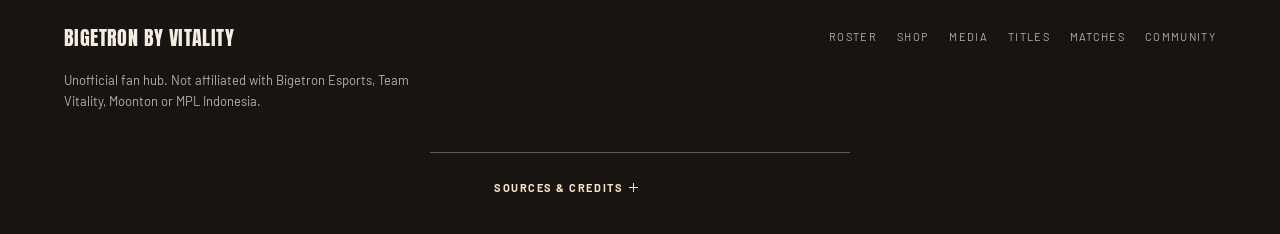
==== commit 85ec6991: "Polish 404 with the shared masthead and remove stale shop reference" ====
--- a/index.html
+++ b/index.html
@@ -144,7 +144,7 @@
       <h2>From the rack to the collection</h2>
       <p class="intro">The same red, two ways: official gear from the club's own stores, and the fan-made work the community puts out. Every item links out to where it actually lives.</p>
       <div class="divider"><span class="line"></span><h2>Official collection</h2><span class="count">Club-run stores</span><span class="line"></span></div>
-      <p class="body-copy wide">The 2026 “Omnia” jersey, the Bigetron Gear catalogue on Shopee, the official shop at shop.bigetron.gg, and Team Vitality's own storefront.</p>
+      <p class="body-copy wide">The 2026 “Omnia” jersey, the Bigetron Gear catalogue on Shopee, and Team Vitality's own storefront — each one linked from the shop.</p>
       <div class="divider"><span class="line"></span><h2>Fan-made corner</h2><span class="count">Community</span><span class="line"></span></div>
       <p class="body-copy wide">Independent artist prints, custom jerseys and sticker sets, clearly labelled as fan-made and never presented as official stock.</p>
       <p class="closing-line">The red stays. The trophy stays.</p>
--- a/assets/css/site.css
+++ b/assets/css/site.css
@@ -263,7 +263,17 @@
 .product:hover{transform:translateY(-5px);box-shadow:0 24px 48px rgba(23,20,18,.2)}
 .product .art{aspect-ratio:4/5;background:var(--cream);position:relative;display:grid;place-items:center;overflow:hidden}
 .product .art svg{width:64%;height:64%}
+.product .art img{width:100%;height:100%;object-fit:contain;padding:var(--s2)}
 .product .art .badge{position:absolute;top:12px;left:12px;background:var(--ink);color:var(--cream);font-size:var(--type-label);letter-spacing:.16em;text-transform:uppercase;padding:5px 8px}
+.product .flag-strip{margin-top:var(--s2)}
+.product .links button{background:transparent;border:1px solid var(--ink);color:var(--ink);padding:8px 10px;font-size:var(--type-label);letter-spacing:.12em;text-transform:uppercase;font-weight:700}
+.section.ink .product{background:rgba(243,237,226,.05);border-color:var(--line-light)}
+.section.ink .product .art{background:rgba(243,237,226,.08)}
+.section.ink .product .art .badge{background:var(--brass);color:var(--ink)}
+.section.ink .product .body h3{color:var(--cream)}
+.section.ink .product .body p{color:rgba(243,237,226,.82)}
+.section.ink .product .links a,.section.ink .product .links button{border-color:var(--line-light);color:var(--cream)}
+.section.ink .product .links a.fan:hover{background:var(--brass);border-color:var(--brass);color:var(--ink)}
 .product .body{padding:18px;display:flex;flex-direction:column;gap:8px;flex:1}
 .product .body h3{font-family:var(--display);font-size:var(--type-card-title);text-transform:uppercase;line-height:1.05;margin:0}
 .product .body p{font-size:var(--type-meta);color:var(--muted);margin:0;flex:1}
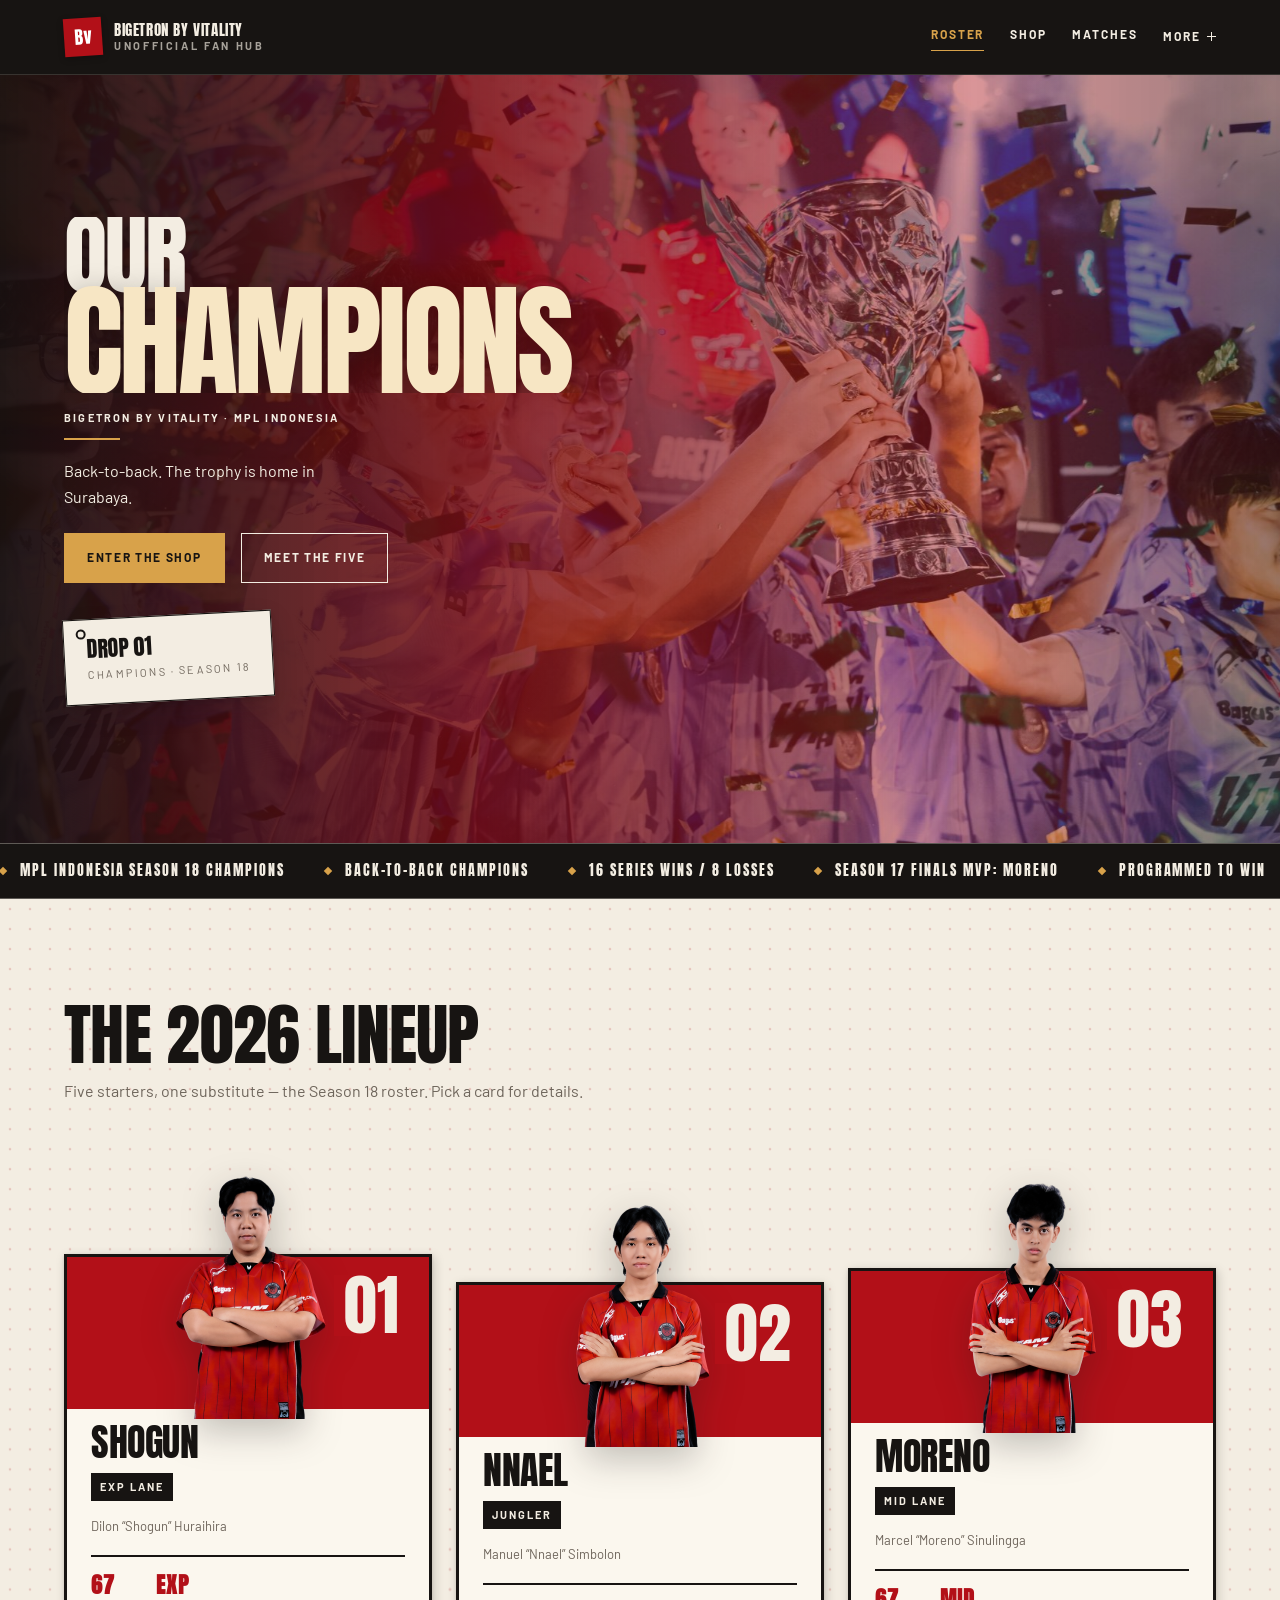
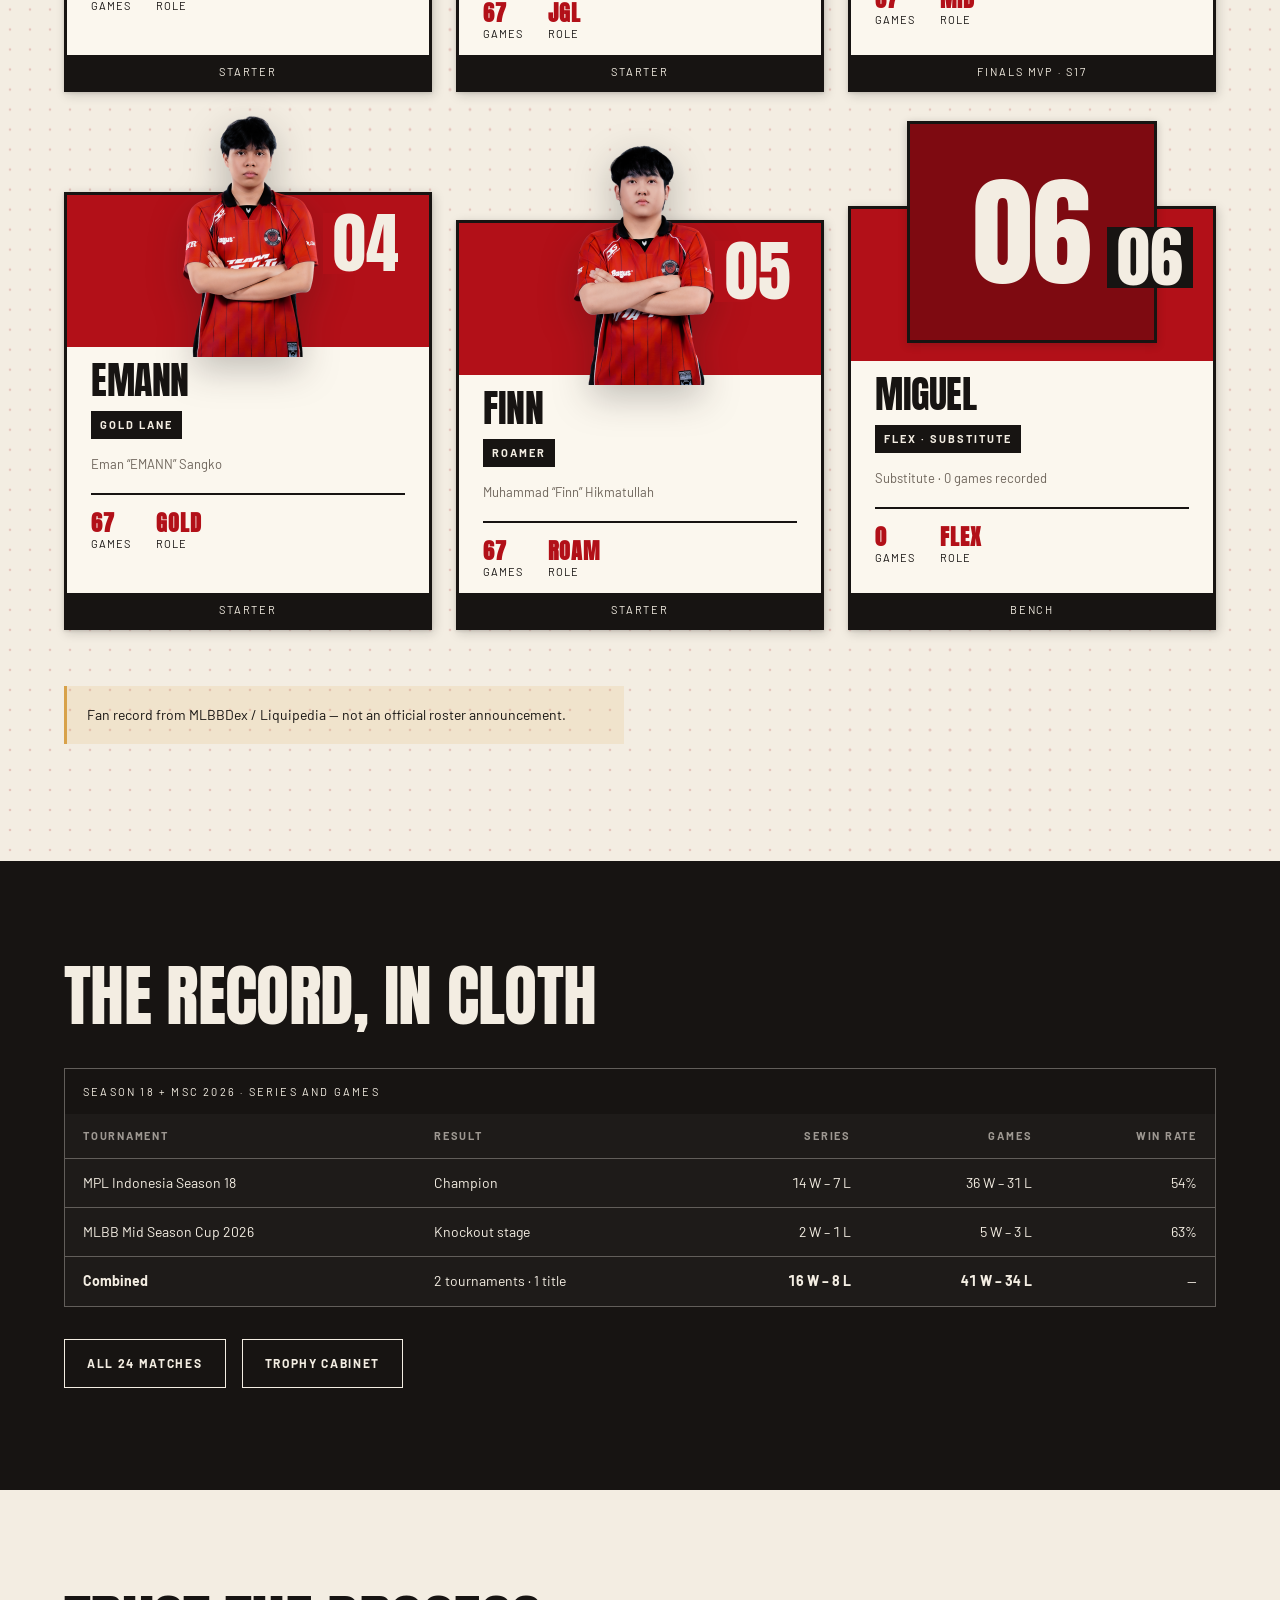
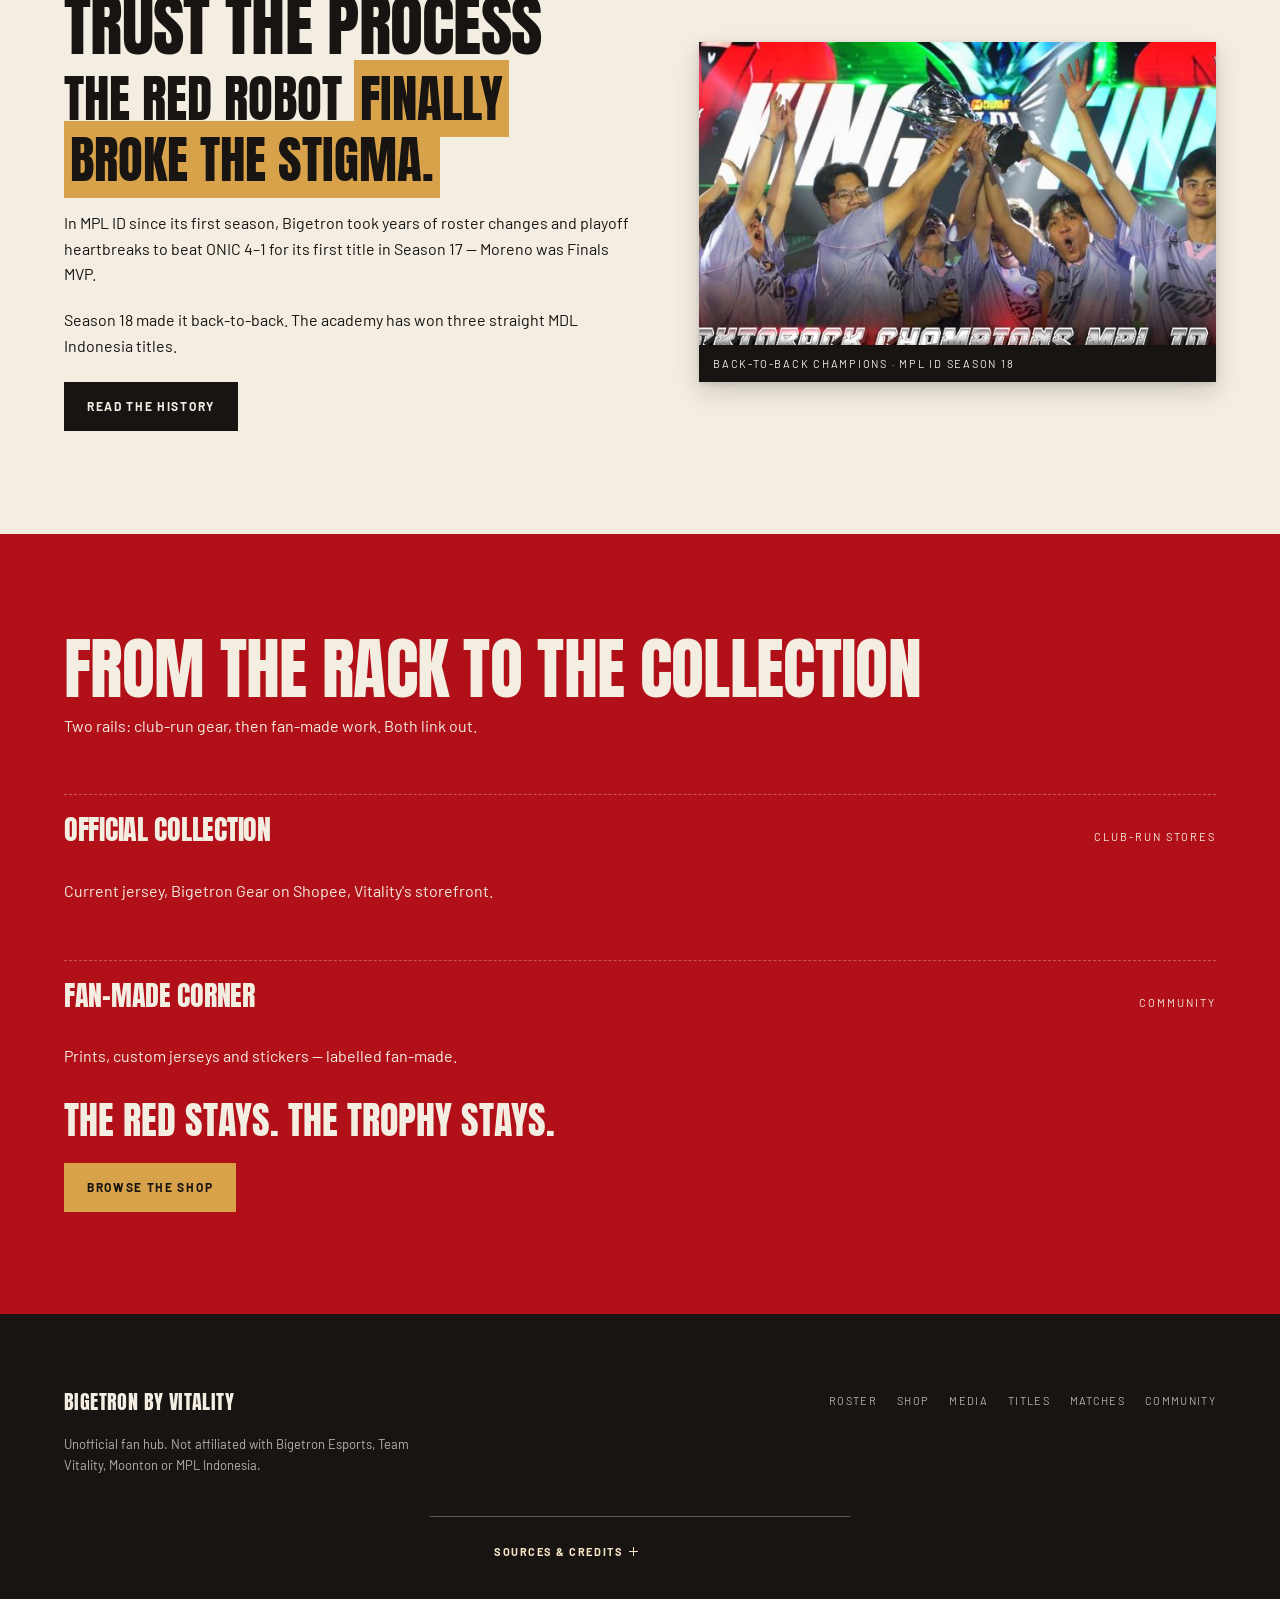
==== commit adfeb5cf: "Distill supporting copy across all pages for faster scanning" ====
--- a/index.html
+++ b/index.html
@@ -64,7 +64,7 @@
     <canvas class="halftone" aria-hidden="true"></canvas>
     <div class="wrap">
       <div class="section-head"><h2>The 2026 lineup</h2>
-      <p class="intro">Five starters, one substitute. These are the players listed for MPL Indonesia Season 18, with the role and the game count recorded across the season's covered tournaments.</p></div>
+      <p class="intro">Five starters, one substitute — the Season 18 roster. Pick a card for details.</p></div>
       <div class="roster-rack" id="roster-selector" aria-label="The 2026 roster: select one player to reveal their detail">
         <article class="selector-card" role="button" tabindex="0" aria-pressed="false" aria-controls="player-detail" aria-label="Show Shogun, Exp lane" data-name="Shogun" data-role="Exp lane" data-real="Dilon “Shogun” Huraihira" data-games="67" data-code="EXP" data-flag="Starter" data-portrait="assets/players/Shogun.png">
           <div class="selector-plate"><img src="assets/players/Shogun.png" alt="Shogun in the Bigetron by Vitality jersey" width="512" height="512" loading="lazy"></div>
@@ -102,14 +102,13 @@
           <button class="detail-close" id="detail-close" type="button">Close</button>
         </div>
       </div>
-      <p class="note">Player roles and game counts follow the Season 18 roster published by MLBBDex from Liquipedia. Where sources disagree on a player's exact lane label, the team's own listing is used. This is a fan record, not an official roster announcement.</p>
+      <p class="note">Fan record from MLBBDex / Liquipedia — not an official roster announcement.</p>
     </div>
   </section>
 
   <section class="section ink">
     <div class="wrap">
-      <div class="section-head"><h2>The record, in cloth</h2>
-      <p class="intro">Across the two tournaments covered for the current lineup (MPL Indonesia Season 18 and MSC 2026), the team holds a 16–8 series record and a 41–34 game record.</p></div>
+      <div class="section-head"><h2>The record, in cloth</h2></div>
       <div class="table-wrap">
         <table>
           <caption>Season 18 + MSC 2026 · series and games</caption>
@@ -131,8 +130,8 @@
       <div>
         <h2>Trust the process</h2>
         <p class="quote">The Red Robot <mark>finally broke the stigma.</mark></p>
-        <p class="body-copy">One of the few organisations present since MPL Indonesia's inaugural season, Bigetron carried years of roster changes and playoff heartbreaks into Season 17, then beat ONIC 4–1 in the grand final for the organisation's first MPL ID title. Season 18 made it back-to-back.</p>
-        <p class="body-copy">Moreno was named Finals MVP in the first of those wins. The club's academy has also taken three consecutive MDL Indonesia titles.</p>
+        <p class="body-copy">In MPL ID since its first season, Bigetron took years of roster changes and playoff heartbreaks to beat ONIC 4–1 for its first title in Season 17 — Moreno was Finals MVP.</p>
+        <p class="body-copy">Season 18 made it back-to-back. The academy has won three straight MDL Indonesia titles.</p>
         <a class="btn card-action" href="titles.html">Read the history</a>
       </div>
       <figure class="plate"><img src="assets/img/back-to-back.jpeg" alt="Bigetron by Vitality lifting the MPL Indonesia Season 18 trophy" width="800" height="400" loading="lazy"><figcaption>Back-to-back champions · MPL ID Season 18</figcaption></figure>
@@ -142,11 +141,11 @@
   <section class="section red">
     <div class="wrap">
       <h2>From the rack to the collection</h2>
-      <p class="intro">The same red, two ways: official gear from the club's own stores, and the fan-made work the community puts out. Every item links out to where it actually lives.</p>
+      <p class="intro">Two rails: club-run gear, then fan-made work. Both link out.</p>
       <div class="divider"><span class="line"></span><h2>Official collection</h2><span class="count">Club-run stores</span><span class="line"></span></div>
-      <p class="body-copy wide">The 2026 “Omnia” jersey, the Bigetron Gear catalogue on Shopee, and Team Vitality's own storefront — each one linked from the shop.</p>
+      <p class="body-copy wide">Current jersey, Bigetron Gear on Shopee, Vitality's storefront.</p>
       <div class="divider"><span class="line"></span><h2>Fan-made corner</h2><span class="count">Community</span><span class="line"></span></div>
-      <p class="body-copy wide">Independent artist prints, custom jerseys and sticker sets, clearly labelled as fan-made and never presented as official stock.</p>
+      <p class="body-copy wide">Prints, custom jerseys and stickers — labelled fan-made.</p>
       <p class="closing-line">The red stays. The trophy stays.</p>
       <a class="btn brass card-action" href="shop.html">Browse the shop</a>
     </div>
@@ -160,7 +159,7 @@
       <a href="index.html">Roster</a><a href="shop.html">Shop</a><a href="media.html">Media</a><a href="titles.html">Titles</a><a href="matches.html">Matches</a><a href="community.html">Community</a>
     </nav>
   </div>
-  <div class="wrap foot-note"><details class="foot-credits"><summary>Sources &amp; credits</summary><p>Roster, records and results sourced from MLBBDex / Liquipedia (CC BY-SA 3.0), the official Bigetron site and Moonton news. Photography © Bigetron Esports, used here as editorial reference on an unofficial fan page. Player names, results and dates reflect data available in November 2026 and may change.</p></details></div>
+  <div class="wrap foot-note"><details class="foot-credits"><summary>Sources &amp; credits</summary><p>Roster, records and results sourced from MLBBDex / Liquipedia (CC BY-SA 3.0), the official Bigetron site and Moonton news. Where sources disagree on a lane label, the team's own listing is used. Photography © Bigetron Esports, used here as editorial reference on an unofficial fan page. Names and results reflect data available in November 2026.</p></details></div>
 </footer>
 <script src="assets/js/site.js?v=2"></script>
 </body>
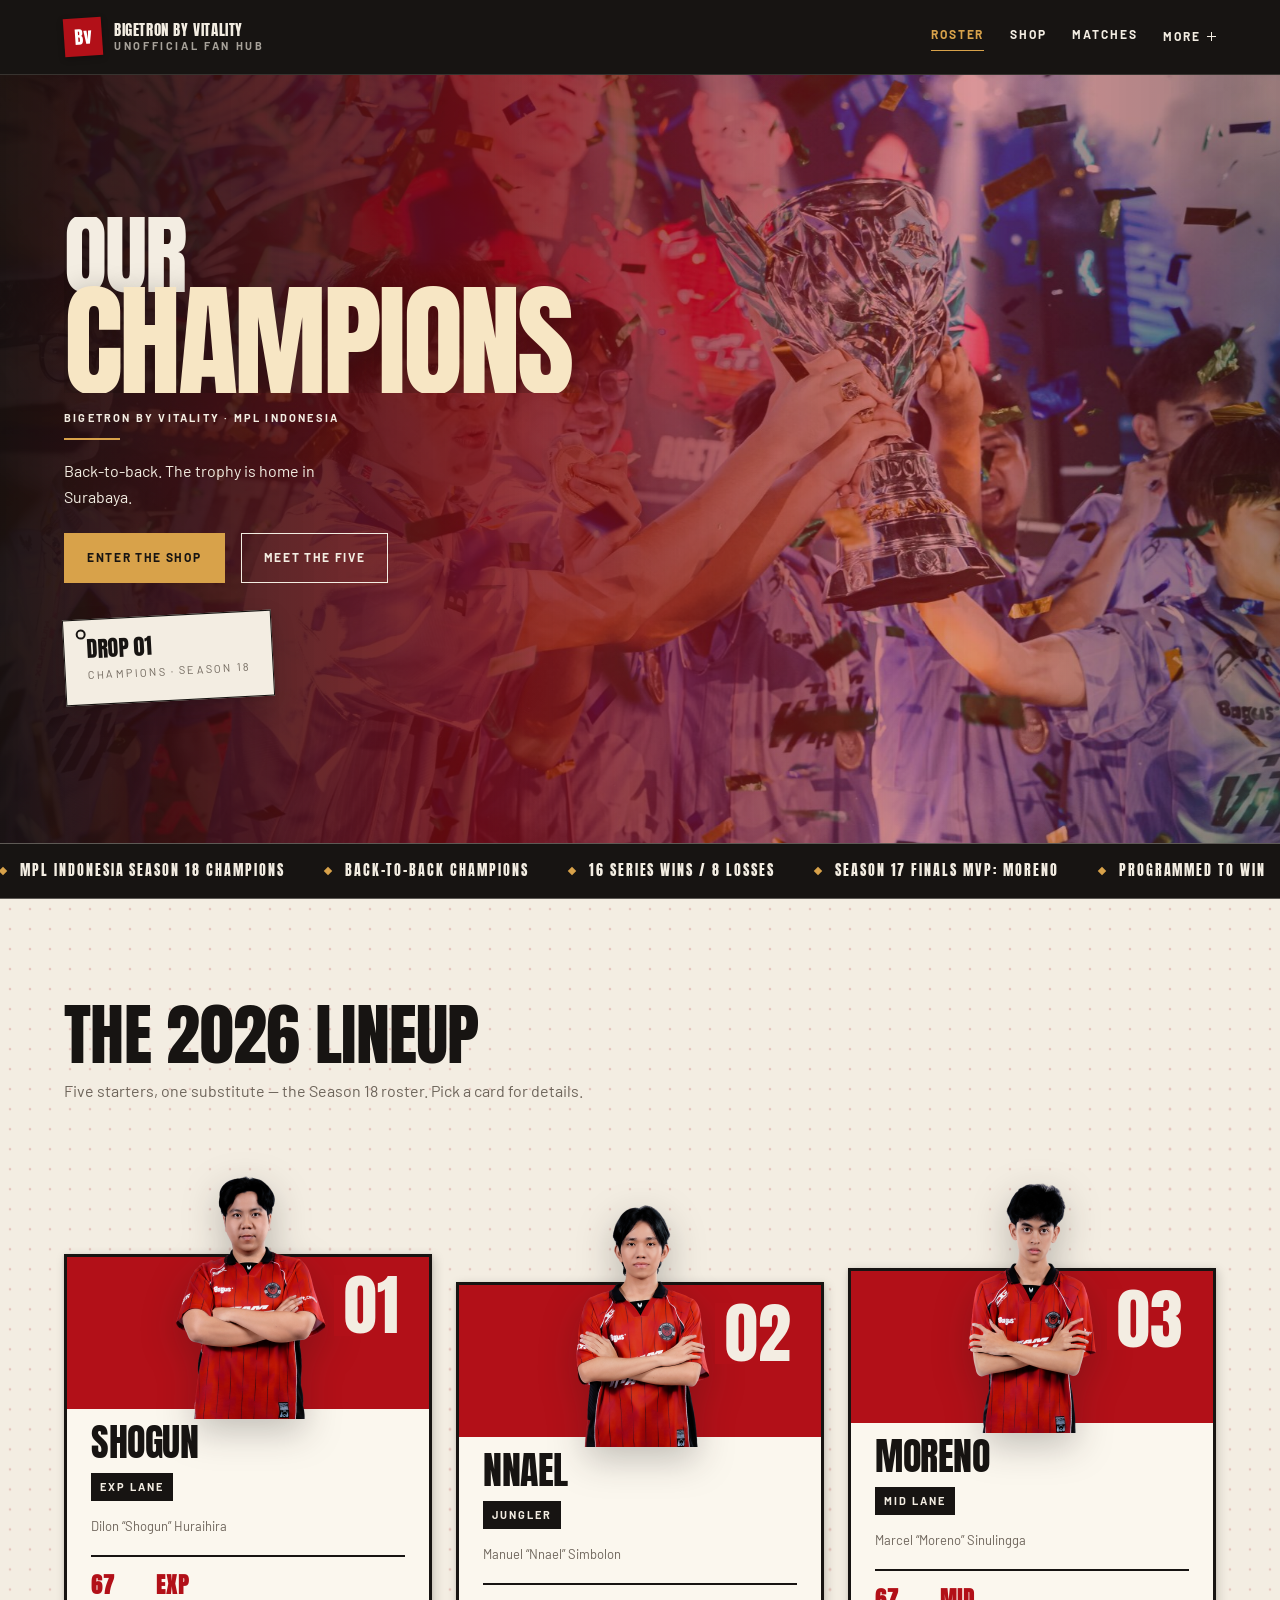
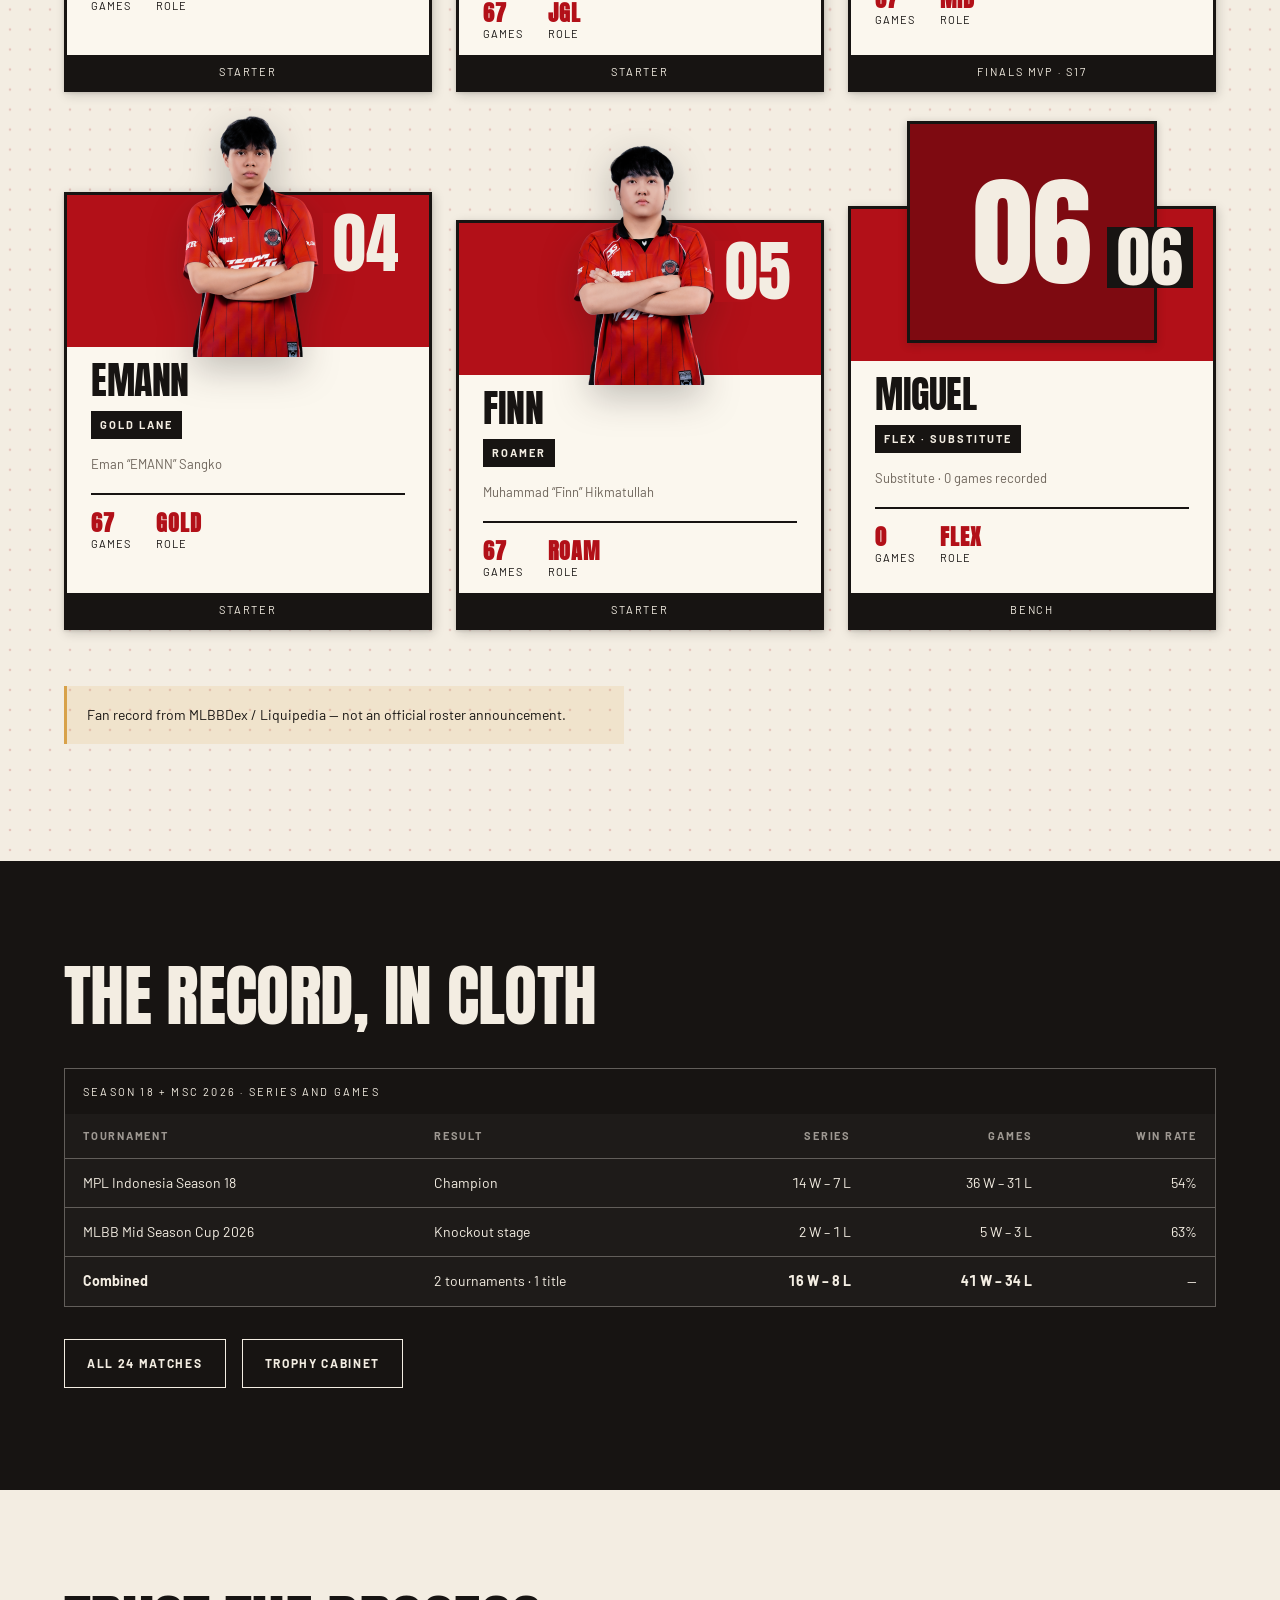
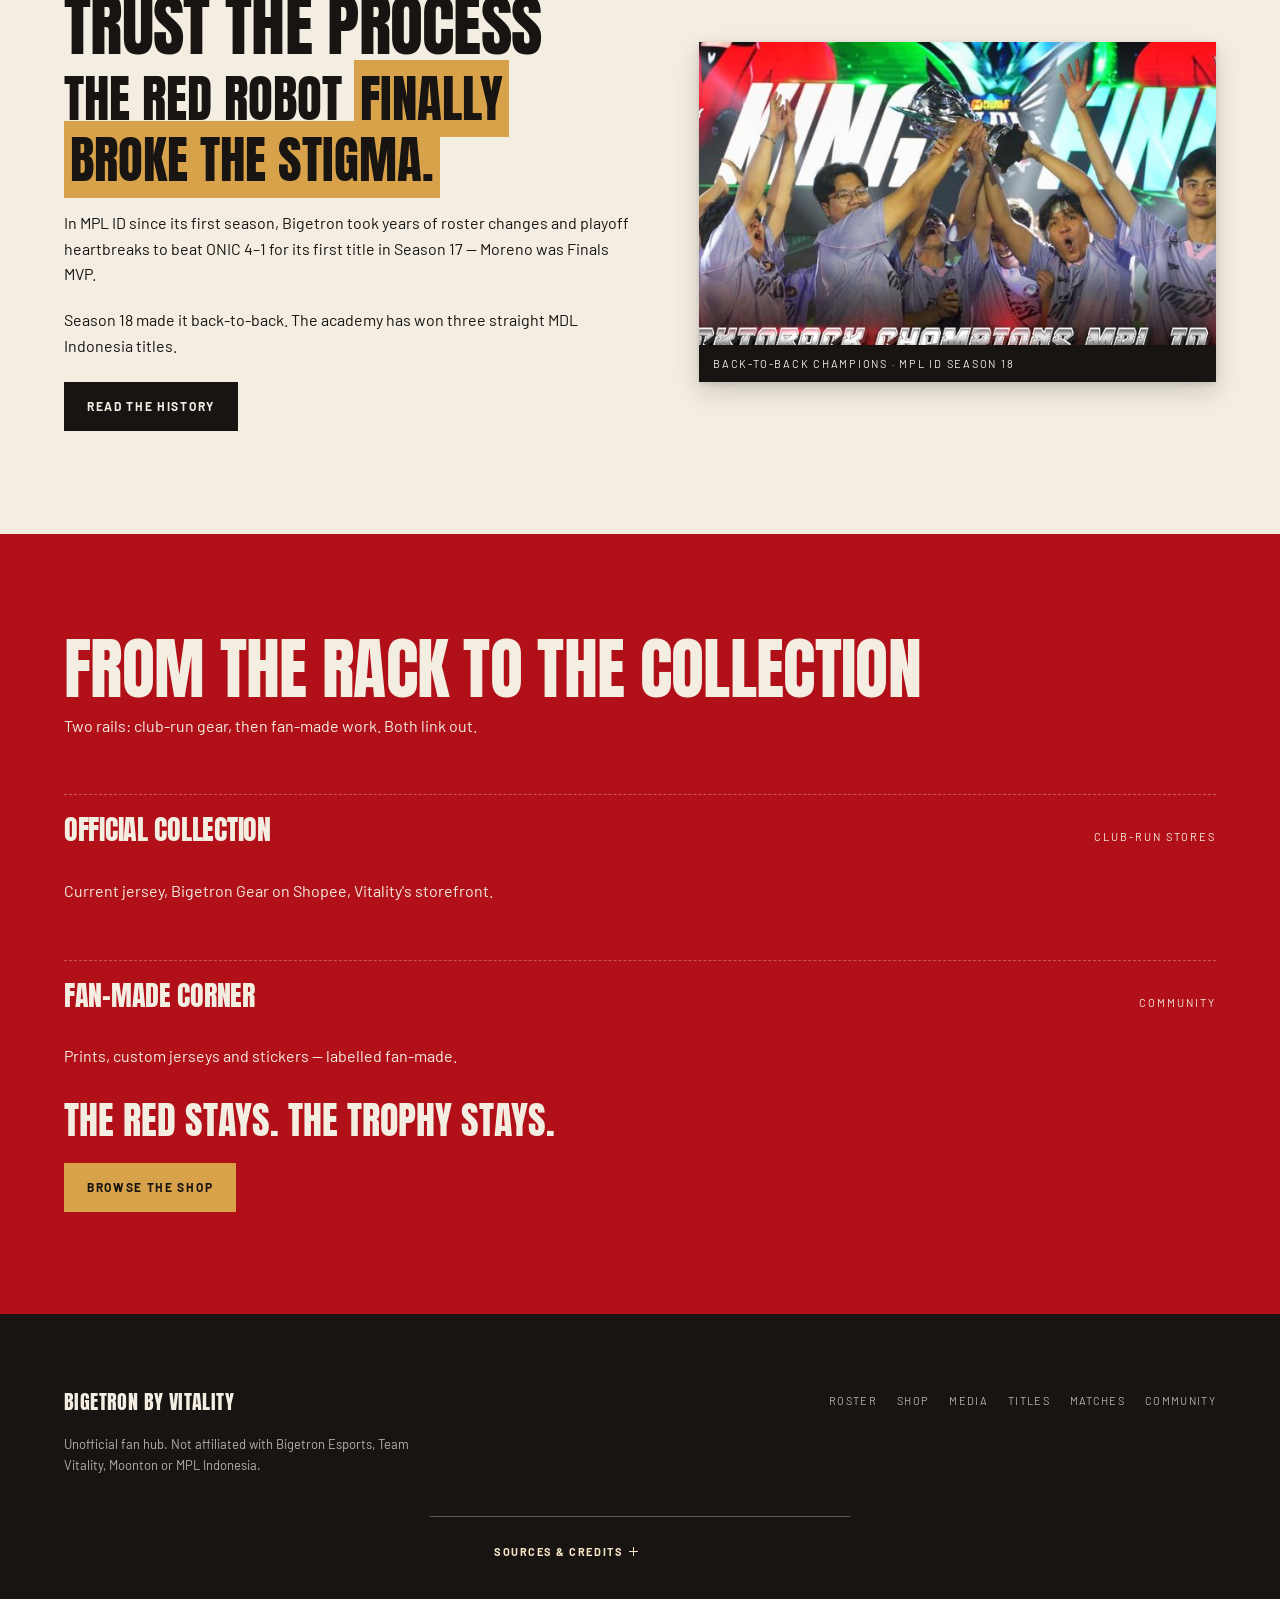
==== commit 49886591: "Harden all pages: metadata, image dimensions, button types and text overflow" ====
--- a/index.html
+++ b/index.html
@@ -1,10 +1,16 @@
-<!DOCTYPE html>
+﻿<!DOCTYPE html>
 <html lang="en">
 <head>
 <meta charset="utf-8">
 <meta name="viewport" content="width=device-width, initial-scale=1">
 <title>Bigetron by Vitality — The Roster</title>
 <meta name="description" content="An unofficial fan hub for Bigetron by Vitality: the current MPL Indonesia roster, real records, title history, media and merchandise.">
+<meta property="og:type" content="website">
+<meta property="og:site_name" content="Bigetron by Vitality — Fan Hub">
+<meta property="og:title" content="Bigetron by Vitality — The Roster">
+<meta property="og:description" content="Unofficial fan hub: the current MPL Indonesia roster, real records, titles, media and merch.">
+<meta property="og:image" content="https://berliandro.github.io/btr-webpage-test-hy4-flash/assets/img/hero.jpeg">
+<meta name="twitter:card" content="summary_large_image">
 <link rel="icon" href="assets/img/bigetron-logo.png"><link rel="stylesheet" href="assets/css/site.css?v=2">
 </head>
 <body>
@@ -14,7 +20,7 @@
     <span class="brand-mark" aria-hidden="true">Bv</span>
     <span class="brand-text">Bigetron by Vitality<span>Unofficial fan hub</span></span>
   </a>
-  <button class="menu-toggle" aria-expanded="false" aria-controls="main-nav">Menu</button>
+  <button type="button" class="menu-toggle" aria-expanded="false" aria-controls="main-nav">Menu</button>
   <nav class="mainnav" id="main-nav" aria-label="Primary">
     <a href="index.html" aria-current="page">Roster</a>
     <a href="shop.html">Shop</a>
--- a/assets/css/site.css
+++ b/assets/css/site.css
@@ -26,6 +26,8 @@
 html{scroll-behavior:smooth}
 body{margin:0;background:var(--paper);color:var(--ink);font-family:var(--body);font-size:var(--type-body);line-height:1.6;-webkit-font-smoothing:antialiased}
 img{max-width:100%;display:block}
+/* hardening: long unbroken tokens (URLs, names, translations) stay inside their box */
+h1,h2,h3,h4,h5,h6,p,li,span,a,button,figcaption,td,th{overflow-wrap:anywhere}
 a{color:inherit;text-decoration:none}
 a:hover{color:var(--red)}
 /* ONE global tap-target floor for every inline text link, shared by nav, cards and footer */
@@ -309,6 +311,57 @@
 .media-tile .meta h3{font-family:var(--display);font-size:var(--type-card-title);text-transform:uppercase;line-height:1.05;margin:8px 0 0}
 .media-tile:hover .thumb img{transform:scale(1.04);transition:transform .5s ease}
 .media-tile:focus-visible{outline-offset:4px}
+
+/* results rail — grouped, chronological, alive on hover */
+.results{display:grid;gap:var(--s8)}
+.match-group{min-width:0}
+.match-group[hidden]{display:none}
+.match-group-head{display:flex;align-items:baseline;gap:var(--s4);border-top:1px dashed var(--line);padding-top:var(--s4);margin-bottom:var(--s4)}
+.match-group-head h3{margin:0;color:var(--ink)}
+.match-group-head .count{font-size:var(--type-label);letter-spacing:.16em;text-transform:uppercase;color:var(--muted);margin-right:auto}
+.match-group-head .range{font-size:var(--type-label);letter-spacing:.12em;text-transform:uppercase;color:var(--muted);font-variant-numeric:tabular-nums}
+.match-list{list-style:none;margin:0;padding:0;display:grid;gap:var(--s2)}
+.match-row{position:relative;display:grid;grid-template-columns:104px minmax(0,1fr) 168px 72px 92px;align-items:center;gap:var(--s4);background:var(--paper);border:1px solid var(--line);padding:14px 18px;overflow:hidden;cursor:default;transition:transform .28s cubic-bezier(.16,1,.3,1),box-shadow .28s ease,border-color .28s ease,background .28s ease}
+.match-row[hidden]{display:none}
+.match-row::before{content:'';position:absolute;left:0;top:0;bottom:0;width:3px;background:var(--brass);transform:scaleY(0);transform-origin:center;transition:transform .28s cubic-bezier(.16,1,.3,1)}
+.match-row:hover,.match-row:focus-within{transform:translateX(6px);border-color:var(--brass);box-shadow:var(--card-shadow);background:#fff}
+.match-row:hover::before,.match-row:focus-within::before{transform:scaleY(1)}
+.match-date{font-size:var(--type-label);letter-spacing:.12em;text-transform:uppercase;color:var(--muted);font-variant-numeric:tabular-nums}
+.match-date b{display:block;font-family:var(--display);font-size:var(--type-card-title);line-height:1;letter-spacing:0;color:var(--ink)}
+.match-opponent{font-family:var(--display);font-size:var(--type-card-title);text-transform:uppercase;line-height:1.05;letter-spacing:0;transition:color .28s ease}
+.match-row:hover .match-opponent{color:var(--red)}
+.match-round{font-size:var(--type-meta);color:var(--muted);line-height:1.3}
+.match-score{font-family:var(--display);font-size:28px;line-height:1;font-variant-numeric:tabular-nums;text-align:right;transition:transform .28s cubic-bezier(.16,1,.3,1)}
+.match-row:hover .match-score{transform:scale(1.1)}
+.match-result{display:inline-flex;align-items:center;justify-content:center;min-height:30px;padding:4px 10px;font-size:var(--type-label);letter-spacing:.12em;text-transform:uppercase;font-weight:700;border:1px solid currentColor}
+.match-result.win{background:var(--ink);color:var(--cream)}
+.match-result.loss{background:transparent;color:var(--red)}
+.match-result i{position:relative;display:inline-block;width:9px;height:9px;margin-left:8px}
+.match-result.win i::after{content:'';position:absolute;left:1px;top:0;width:5px;height:8px;border:solid currentColor;border-width:0 2px 2px 0;transform:rotate(45deg)}
+.match-result.loss i::before,.match-result.loss i::after{content:'';position:absolute;left:0;top:3px;width:9px;height:2px;background:currentColor}
+.match-result.loss i::before{transform:rotate(45deg)}
+.match-result.loss i::after{transform:rotate(-45deg)}
+@media(prefers-reduced-motion:no-preference){
+  .match-row{opacity:0;transform:translateY(10px);transition:opacity .45s ease,transform .45s cubic-bezier(.16,1,.3,1),box-shadow .28s ease,border-color .28s ease,background .28s ease}
+  .match-row.is-in{opacity:1;transform:none}
+  .match-row.is-in:hover,.match-row.is-in:focus-within{transform:translateX(6px)}
+}
+@media(max-width:900px){
+  .match-group-head{flex-wrap:wrap;gap:var(--s2) var(--s4)}
+  .match-group-head h3{width:100%}
+  .match-group-head .count{margin-right:0}
+  .match-group-head .range{margin-left:auto}
+  .match-row{grid-template-columns:64px minmax(0,1fr) auto;grid-template-areas:"date opp score" "round round result";gap:6px var(--s3);padding:12px 14px}
+  .match-date{grid-area:date}
+  .match-opponent{grid-area:opp}
+  .match-score{grid-area:score;font-size:24px}
+  .match-round{grid-area:round}
+  .match-result{grid-area:result}
+}
+@media(prefers-reduced-motion:reduce){
+  .match-row{opacity:1;transform:none;transition:none}
+  .match-row:hover,.match-row:focus-within{transform:none}
+}
 
 /* timeline */
 .timeline{position:relative;padding-left:32px}
@@ -403,3 +456,16 @@
   .foot-links{justify-content:flex-start}
 }
 
+/* touch context: 44px targets and tactile feedback; nothing here depends on hover */
+@media(pointer:coarse){
+  .mainnav a,.mainnav summary,.fan-card a,.foot-links a,.foot-credits summary,.skip-link{min-height:44px}
+  .filter{min-height:44px}
+  .product .links a,.product .links button{display:inline-flex;align-items:center;min-height:44px}
+  .btn:active{transform:translate(-2px,-2px)}
+  .selector-card:active{transform:translate(-2px,-3px)}
+  .match-row:active{transform:translateX(4px)}
+}
+@media(prefers-reduced-motion:reduce){
+  .btn:active,.selector-card:active,.match-row:active{transform:none}
+}
+
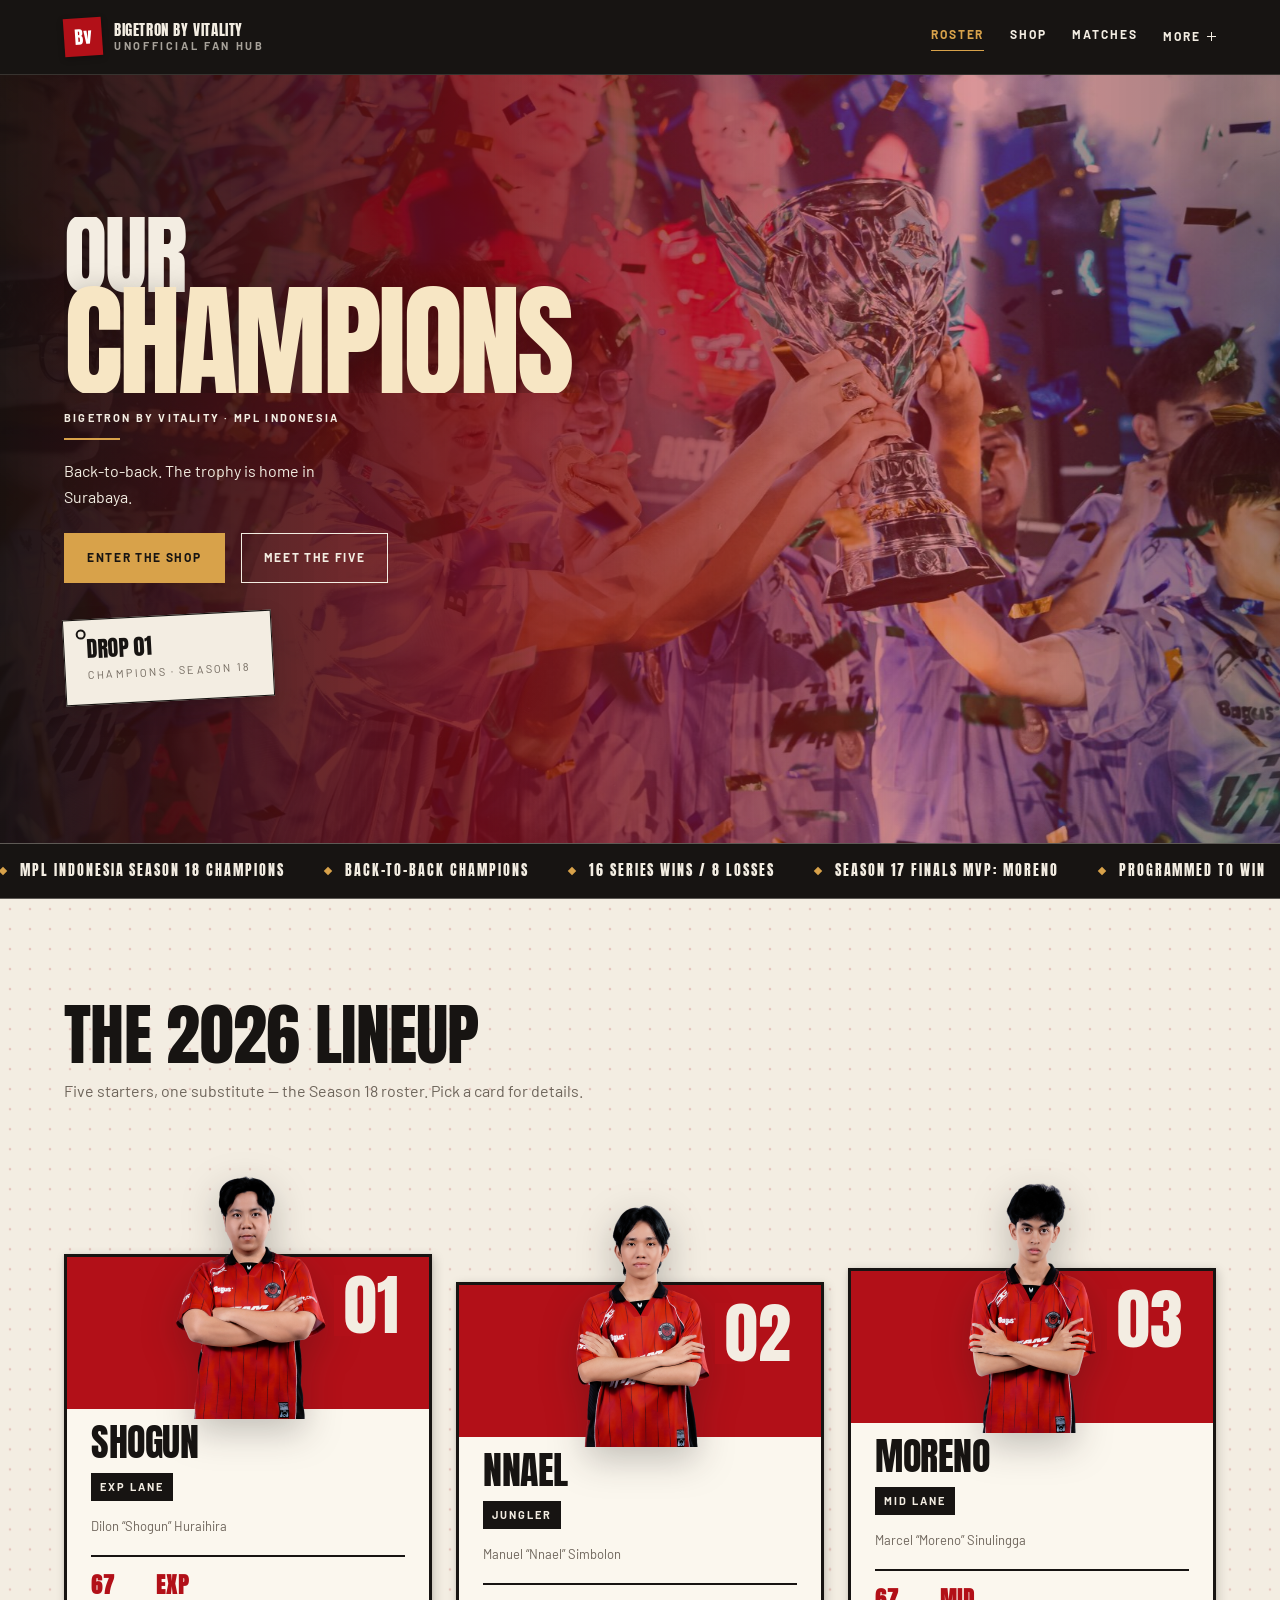
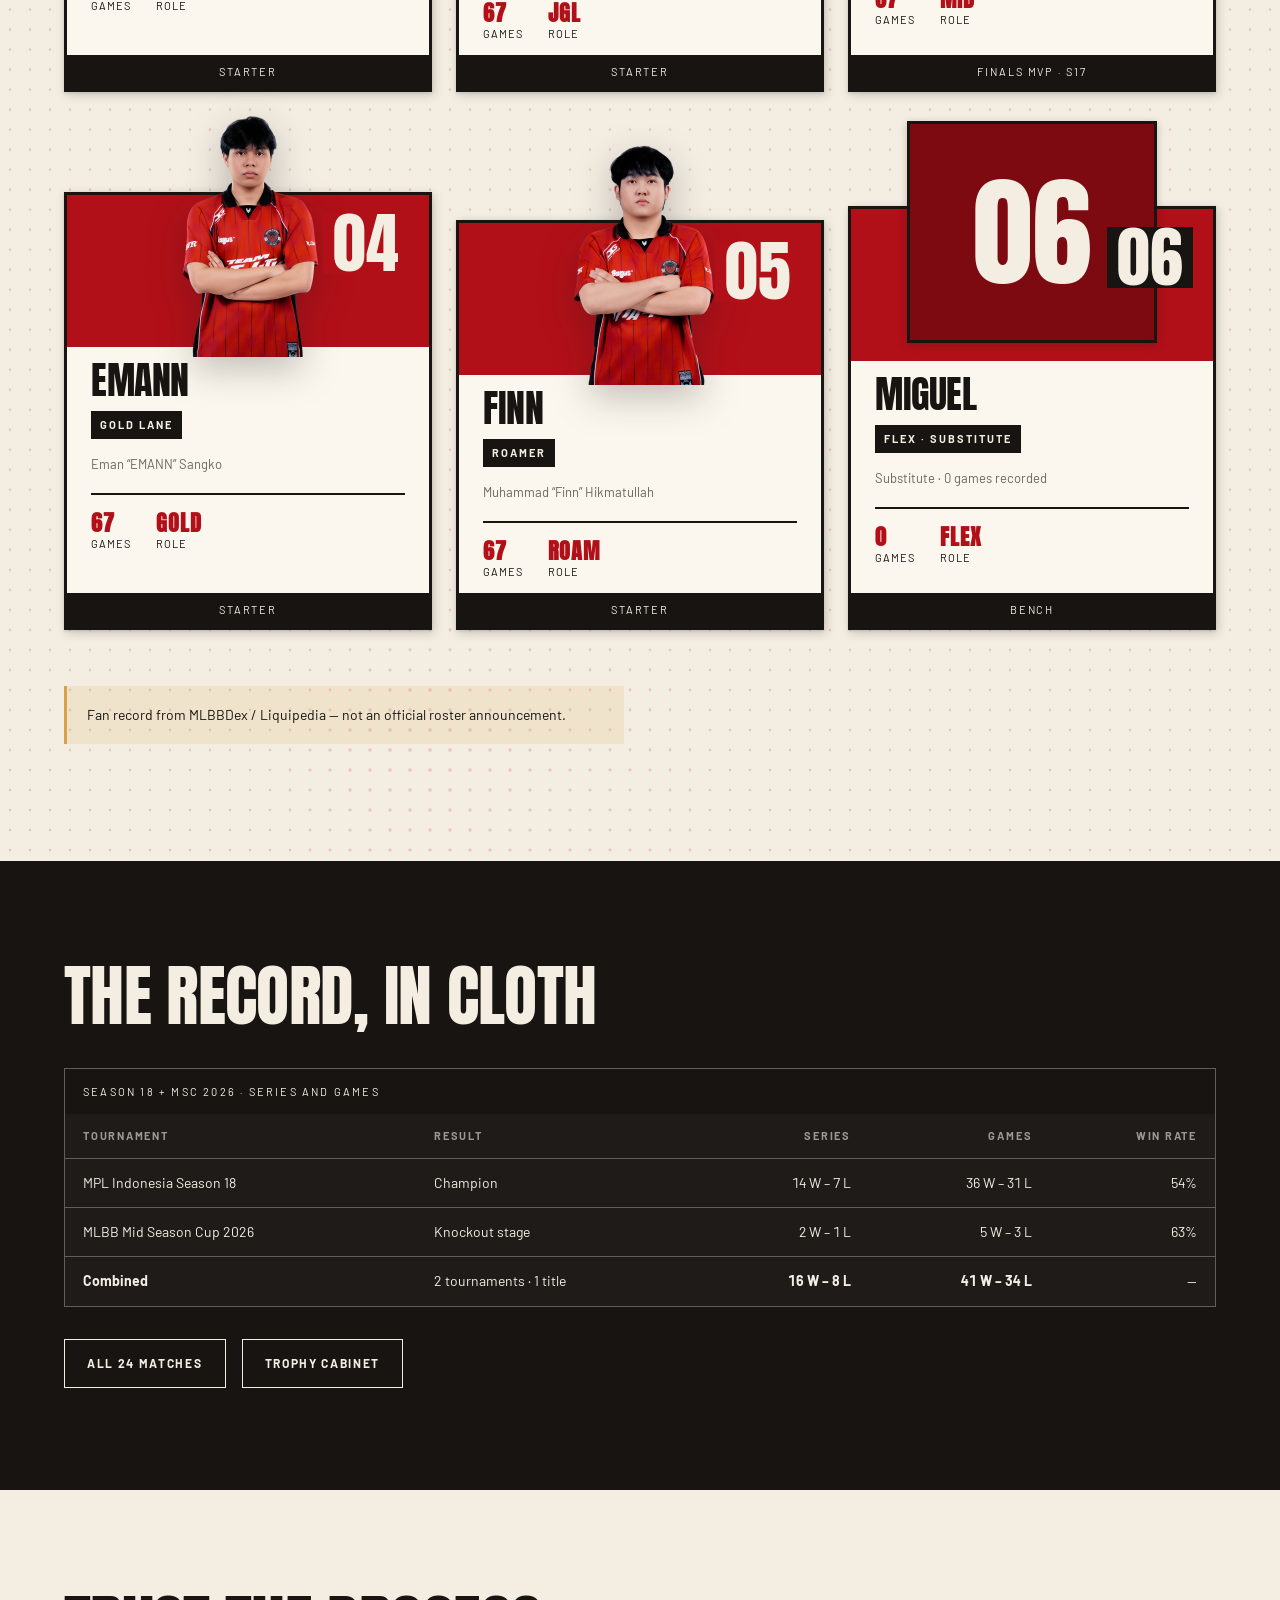
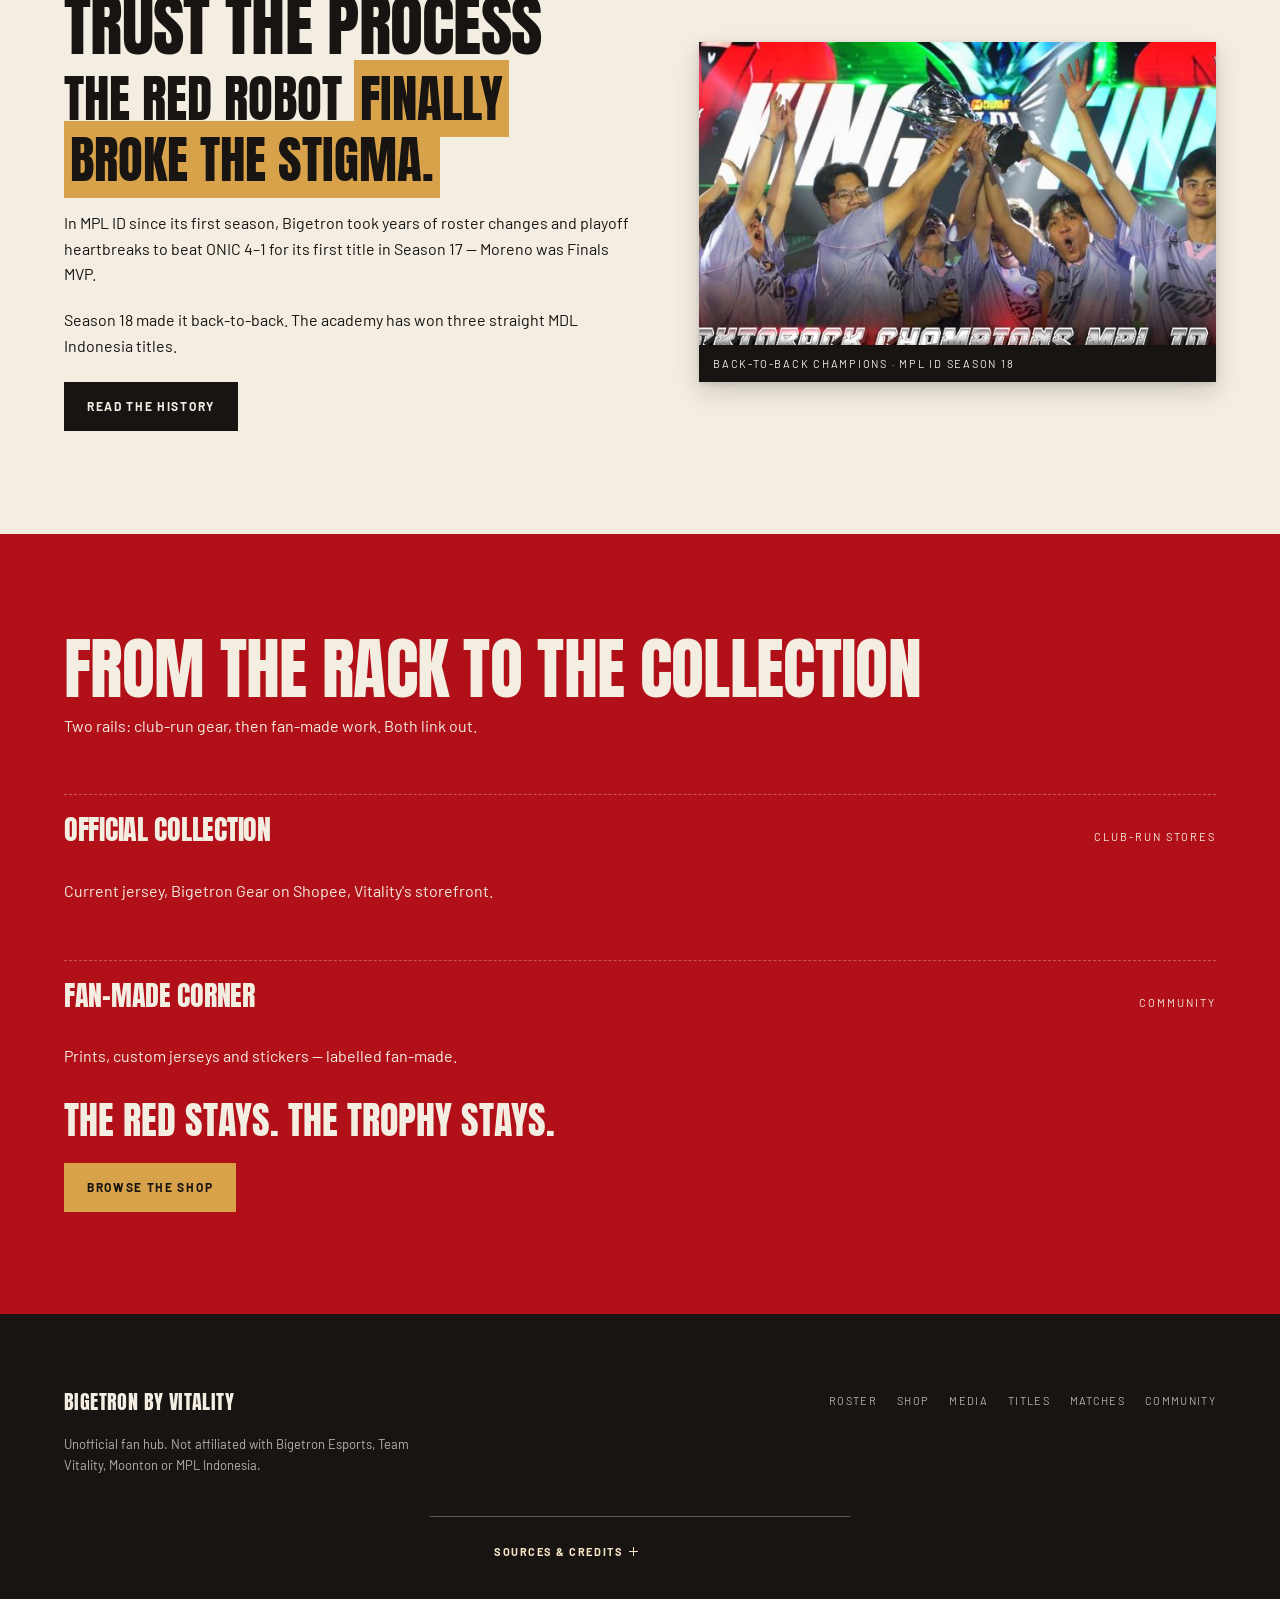
==== commit c13044f5: "Polish project: retire dead patterns and restore masthead title wrapping" ====
--- a/index.html
+++ b/index.html
@@ -30,7 +30,7 @@
 </header>
 
 <main id="main-content">
-  <section class="hero-plate hero-champions" id="champions" aria-label="Bigetron by Vitality, MPL Indonesia Season 18 champions">
+  <section class="hero-champions" id="champions" aria-label="Bigetron by Vitality, MPL Indonesia Season 18 champions">
     <div class="hero-media" aria-hidden="true">
       <div class="hero-media-inner"><img src="assets/img/trophy-original.jpg" alt="" width="1920" height="1080" fetchpriority="high"></div>
     </div>
--- a/assets/css/site.css
+++ b/assets/css/site.css
@@ -20,14 +20,15 @@
   --tap:28px;
 }
 
-.hero-champions .hero-copy h1,.pagehead h1,.section h2,.section h3,.selector-body h3,.detail-copy h3,.hangtag b,.divider h2,.divider b,.quote,.closing-line,.foot-grid strong,.event h3,.product .body h3,.media-tile .meta h3,.trophy-item h3,.fan-card h3,.selector-plate--type span,.detail-mono,.strip-track span,.selector-num,.trophy-item .yr,.brand-text{font-family:var(--display);font-weight:400;font-synthesis:none}
+.hero-champions .hero-copy h1,.section h2,.section h3,.selector-body h3,.detail-copy h3,.hangtag b,.divider h2,.divider b,.quote,.closing-line,.foot-grid strong,.event h3,.product .body h3,.media-tile .meta h3,.trophy-item h3,.fan-card h3,.selector-plate--type span,.detail-mono,.strip-track span,.selector-num,.trophy-item .yr,.brand-text{font-family:var(--display);font-weight:400;font-synthesis:none}
 
 *,*::before,*::after{box-sizing:border-box}
 html{scroll-behavior:smooth}
 body{margin:0;background:var(--paper);color:var(--ink);font-family:var(--body);font-size:var(--type-body);line-height:1.6;-webkit-font-smoothing:antialiased}
 img{max-width:100%;display:block}
 /* hardening: long unbroken tokens (URLs, names, translations) stay inside their box */
-h1,h2,h3,h4,h5,h6,p,li,span,a,button,figcaption,td,th{overflow-wrap:anywhere}
+h2,h3,h4,h5,h6{overflow-wrap:break-word}
+p,li,span,a,button,figcaption,td,th{overflow-wrap:anywhere}
 a{color:inherit;text-decoration:none}
 a:hover{color:var(--red)}
 /* ONE global tap-target floor for every inline text link, shared by nav, cards and footer */
@@ -63,13 +64,6 @@
 .menu-toggle{display:none;background:none;border:1px solid var(--line-light);color:var(--cream);padding:8px 12px;font-size:var(--type-label);letter-spacing:.12em;text-transform:uppercase}
 
 .wrap{max-width:var(--max);margin:0 auto;padding:0 var(--pad)}
-.pagehead{background:var(--red);color:var(--cream);padding:clamp(48px,8vw,96px) 0 clamp(42px,6vw,72px);position:relative;overflow:hidden}
-.pagehead::after{content:'';position:absolute;right:-60px;top:-60px;width:280px;height:280px;border:1px dashed var(--line-light);border-radius:50%;opacity:.5;pointer-events:none}
-.pagehead h1{font-family:var(--display);font-size:var(--type-display);line-height:.86;text-transform:uppercase;letter-spacing:-.01em;margin:0;max-width:14ch;text-wrap:balance}
-.pagehead p{max-width:62ch;margin:22px 0 0;font-size:clamp(15px,1.5vw,18px);color:var(--cream)}
-.head-meta{display:flex;gap:22px;flex-wrap:wrap;margin-top:28px;font-size:var(--type-label);letter-spacing:.16em;text-transform:uppercase;color:var(--cream)}
-.head-meta b{color:var(--brass-light);font-weight:700}
-
 .section{padding:var(--section-y) 0}
 .section.cream{background:var(--cream)}
 .section.ink{background:var(--ink);color:var(--cream)}
@@ -86,12 +80,7 @@
 .product .body h3,.media-tile .meta h3,.trophy-item h3,.fan-card h3{font-size:var(--type-card-title)}
 .section.ink .intro{color:rgba(243,237,226,.82)}
 .section.red .intro,.section.red p{color:var(--cream)}
-.tagline.light{color:var(--brass-light)}
 .lead{font-size:clamp(17px,2vw,22px);line-height:1.5}
-
-.stitch{border:0;border-top:1px dashed var(--line);margin:0}
-.stitch.light{border-color:var(--line-light)}
-.tagline{display:inline-block;font-size:var(--type-label);letter-spacing:.2em;text-transform:uppercase;font-weight:700;color:var(--red);border:1px solid currentColor;padding:6px 10px}
 
 /* ---------- reusable kit — extracted from the roster reference ---------- */
 /* Photographic masthead: full-bleed image, red wash, stacked display title. Static by design; only the home hero breathes. */
@@ -298,10 +287,6 @@
 .media-grid{display:grid;grid-template-columns:repeat(auto-fill,minmax(280px,1fr));gap:var(--s4)}
 .media-tile{position:relative;display:block;background:var(--ink);overflow:hidden;box-shadow:var(--shadow)}
 .media-tile .thumb{aspect-ratio:16/9;background:var(--red-deep);position:relative;overflow:hidden;display:grid;place-items:center}
-.thumb--red{background:var(--red)}
-.thumb--ink{background:var(--ink)}
-.thumb--brass{background:var(--brass)}
-.thumb--deep{background:var(--red-deep)}
 .media-tile .thumb img{width:100%;height:100%;object-fit:cover}
 .media-tile .thumb .play{position:absolute;inset:0;display:grid;place-items:center;background:rgba(23,20,18,.28)}
 .media-tile .thumb .play i{width:52px;height:52px;border:2px solid var(--cream);border-radius:50%;display:grid;place-items:center;color:var(--cream)}
